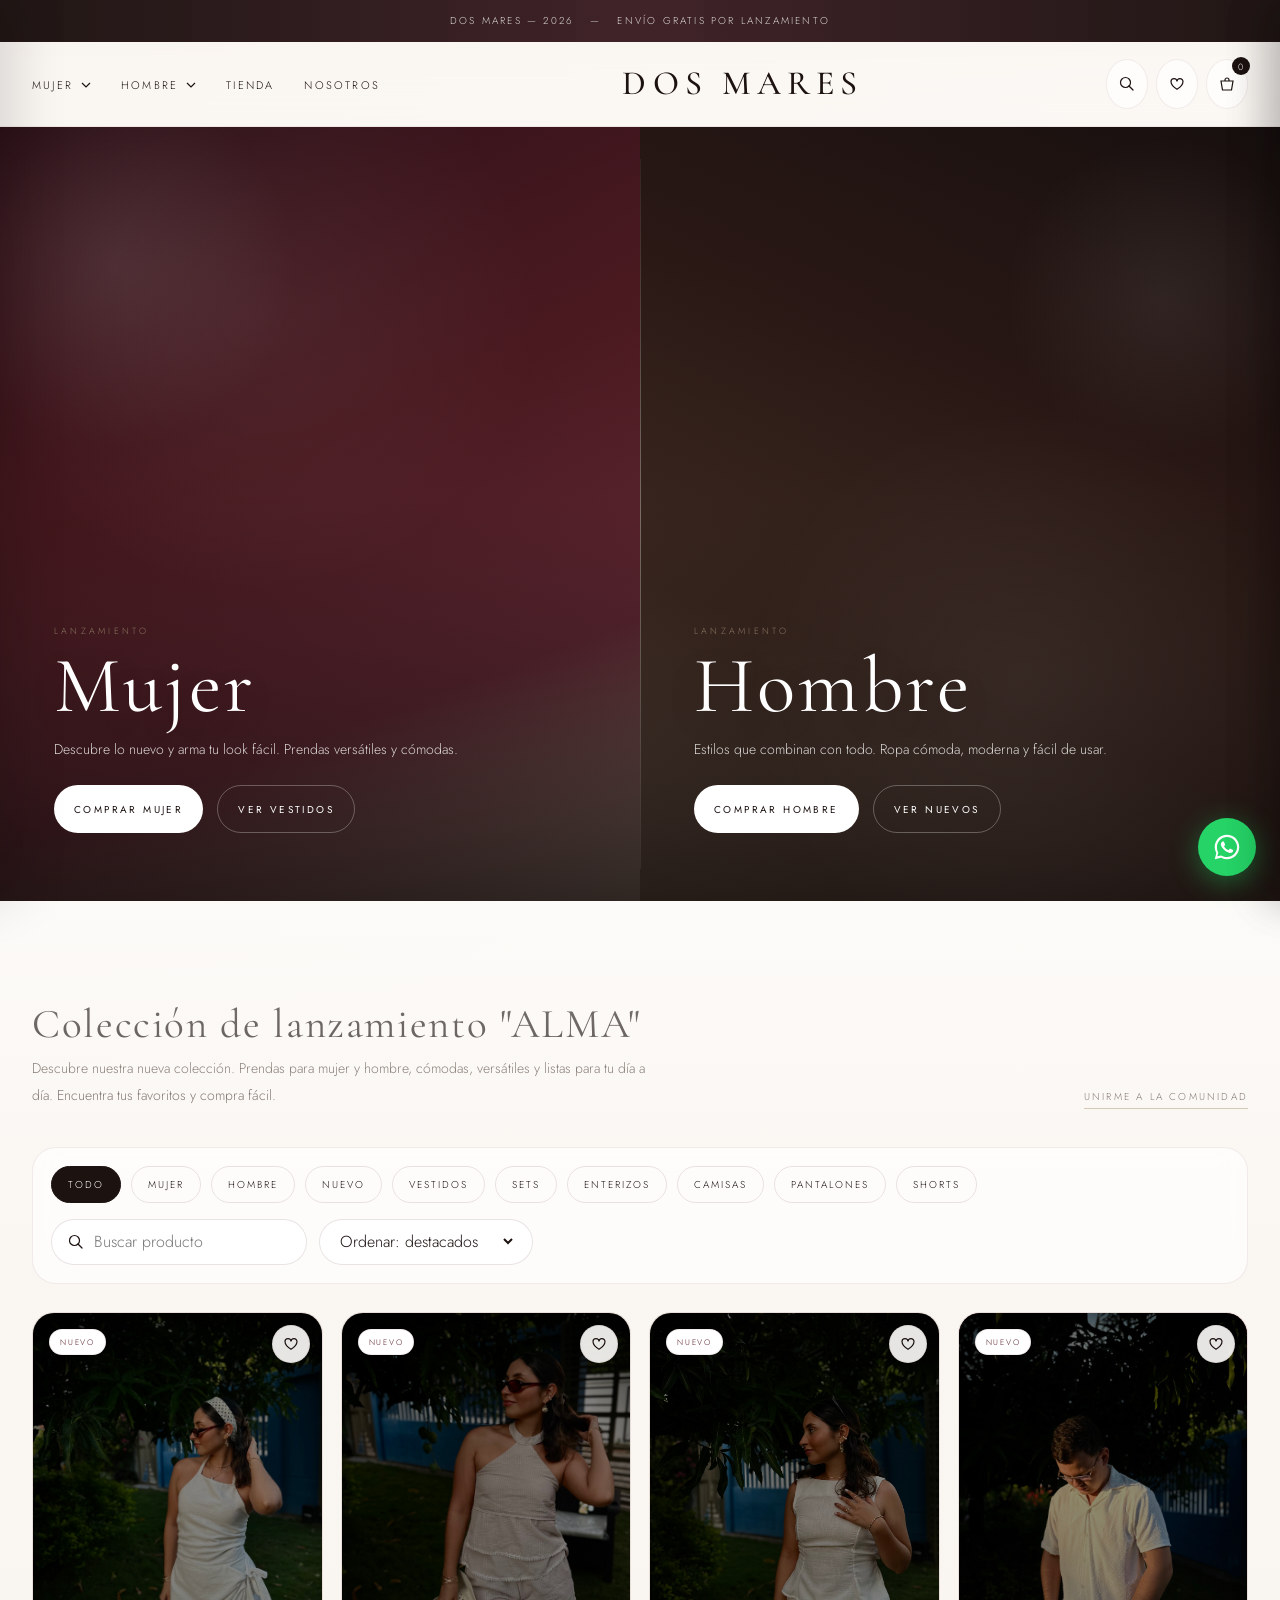
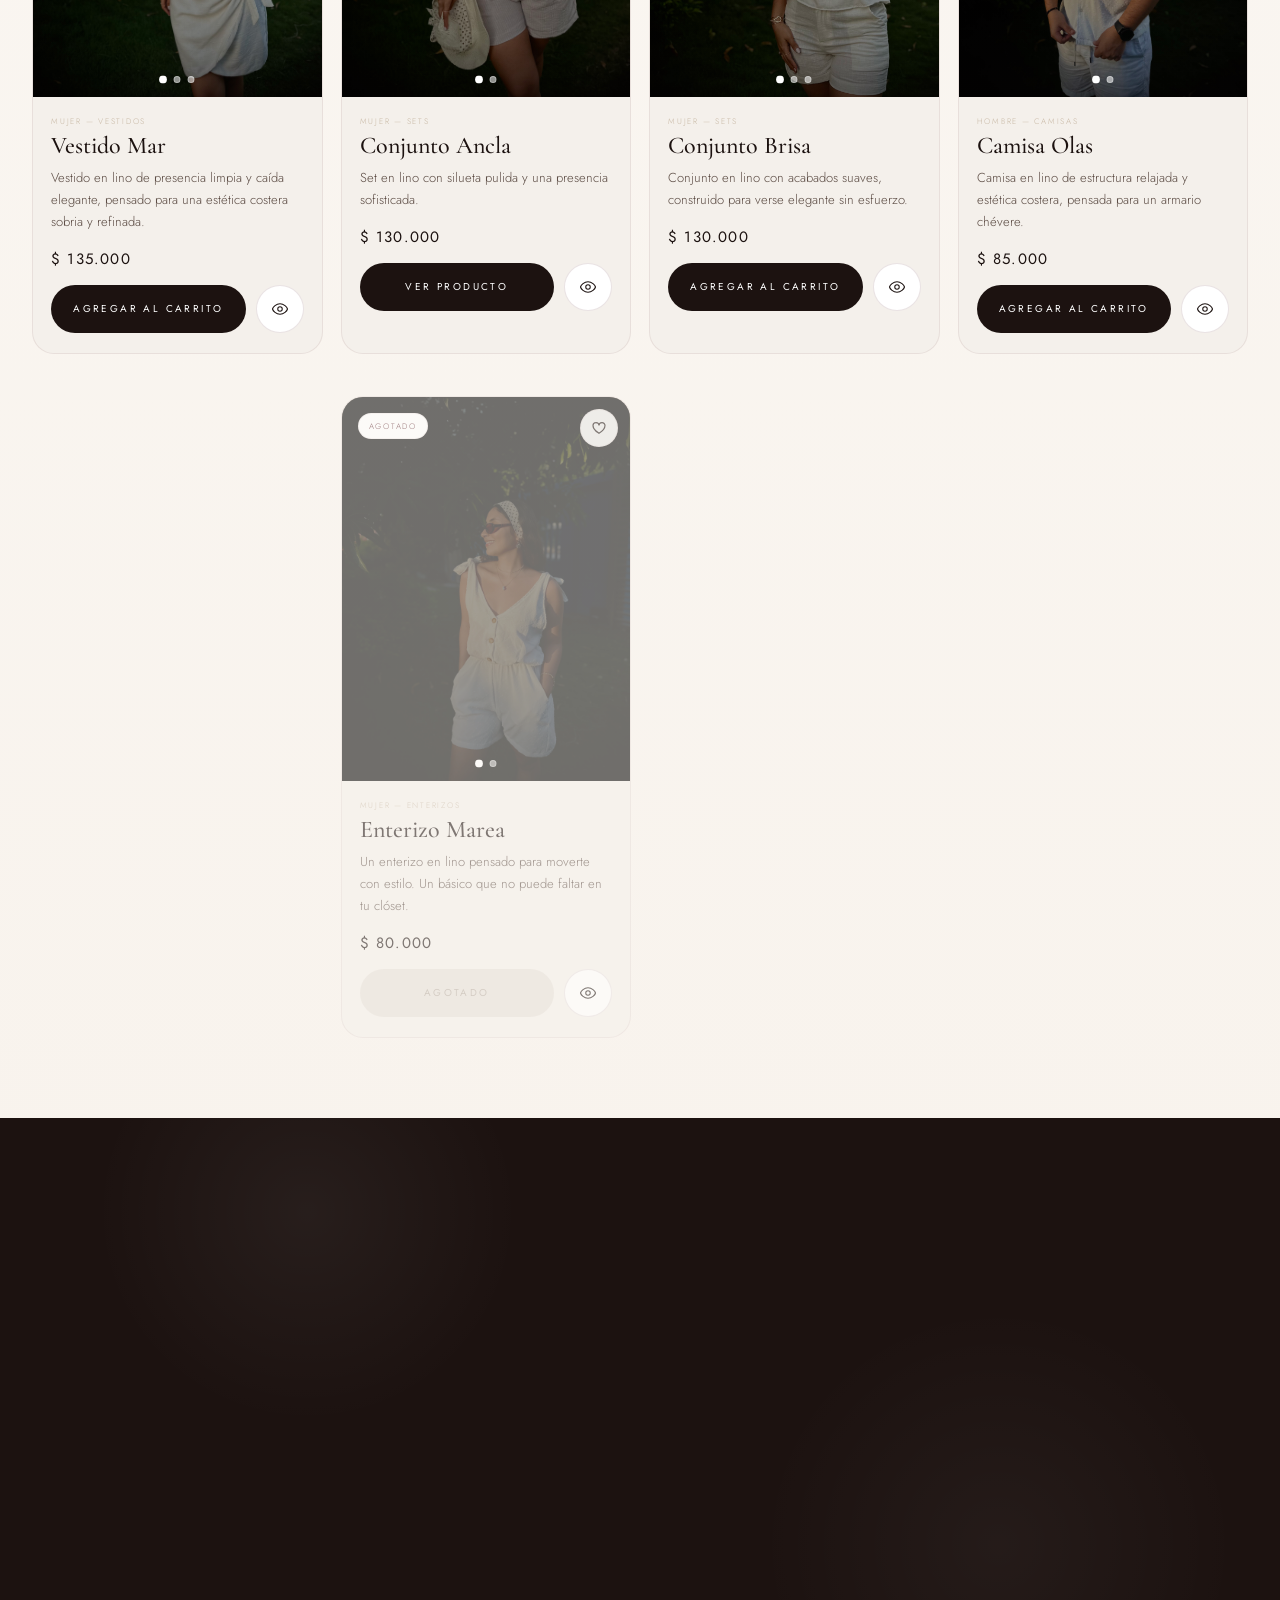
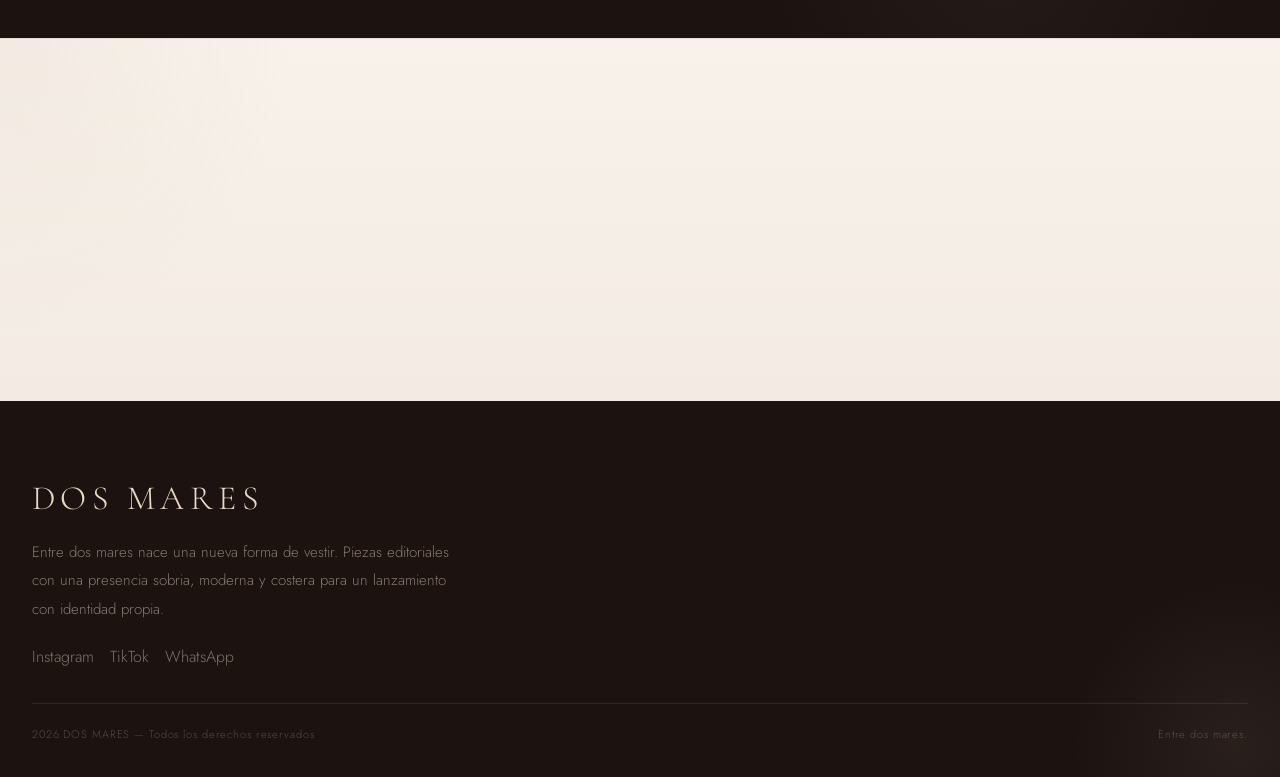
==== index.html @ d2fda260 "Update print statement from 'Hello' to 'Goodbye'" ====
<!DOCTYPE html>
<html lang="es">
<head>
  <meta charset="UTF-8" />
  <meta name="viewport" content="width=device-width, initial-scale=1.0" />
  <title>DOS MARES — Tienda</title>
  <meta name="description" content="Tienda oficial de DOS MARES. Moda premium para mujer y hombre." />

  <link rel="icon" href="assets/icons/LOGO-VINOTINTO.ico" type="image/x-icon">
  <link rel="shortcut icon" href="assets/icons/LOGO-VINOTINTO.ico" type="image/x-icon">
  <link rel="preconnect" href="https://fonts.googleapis.com">
  <link rel="preconnect" href="https://fonts.gstatic.com" crossorigin>
  <link href="https://fonts.googleapis.com/css2?family=Cormorant+Garamond:ital,wght@0,300;0,400;0,500;0,600;1,300;1,400&family=Jost:wght@200;300;400;500&display=swap" rel="stylesheet">

  <link rel="stylesheet" href="css/base.css" />
  <link rel="stylesheet" href="css/layout.css" />
  <link rel="stylesheet" href="css/components.css" />
  <link rel="stylesheet" href="css/tienda.css" />

  <style>
    .site-footer-minimal{
      background:var(--dark);
      color:var(--cream);
      padding:72px 0 34px;
      position:relative;
      overflow:hidden;
    }

    .site-footer-minimal::before{
      content:"";
      position:absolute;
      inset:auto -10% -140px auto;
      width:340px;
      height:340px;
      border-radius:50%;
      background:radial-gradient(circle, rgba(199,183,163,.08) 0%, rgba(199,183,163,0) 70%);
      pointer-events:none;
    }

    .site-footer-minimal .footer-minimal-inner{
      position:relative;
      padding-bottom:34px;
      border-bottom:1px solid rgba(199,183,163,.12);
      margin-bottom:22px;
    }

    .site-footer-minimal .footer-brand-title{
      font-family:"Cormorant Garamond",serif;
      font-size:34px;
      letter-spacing:.16em;
      margin-bottom:14px;
    }

    .site-footer-minimal .footer-copy{
      font-size:15px;
      line-height:1.9;
      color:rgba(199,183,163,.62);
      max-width:420px;
      margin-bottom:22px;
    }

    .site-footer-minimal .footer-socials{
      display:flex;
      gap:16px;
      flex-wrap:wrap;
    }

    .site-footer-minimal .footer-socials a{
      text-decoration:none;
      color:rgba(199,183,163,.58);
      transition:color .2s ease, transform .2s ease;
    }

    .site-footer-minimal .footer-socials a:hover{
      color:var(--cream);
      transform:translateY(-1px);
    }

    .site-footer-minimal .footer-bottom{
      display:flex;
      justify-content:space-between;
      gap:20px;
      flex-wrap:wrap;
      color:rgba(199,183,163,.34);
      font-size:11px;
      letter-spacing:.08em;
      position:relative;
    }

    @media (max-width: 600px){
      .site-footer-minimal{
        padding:54px 0 28px;
      }

      .site-footer-minimal .footer-brand-title{
        font-size:30px;
      }

      .site-footer-minimal .footer-bottom{
        font-size:10px;
      }
    }
  </style>
</head>
<body>
  <div class="announcement-bar">
    <div class="announcement-inner">
      <span>DOS MARES — 2026</span>
      <span>—</span>
      <span>Envío gratis por lanzamiento</span>
    </div>
  </div>

  <header class="site-header">
    <div class="container">
      <div class="header-inner">
        <button class="mobile-toggle" id="mobileToggle" aria-label="Abrir menú">
          <svg width="18" height="18" viewBox="0 0 24 24" fill="none" aria-hidden="true">
            <path d="M4 7h16M4 12h16M4 17h16" stroke="currentColor" stroke-width="1.6" stroke-linecap="round"/>
          </svg>
        </button>

        <nav class="nav-left" aria-label="Navegación principal">
          <div class="nav-item" id="navWomen">
            <button type="button" data-menu="women" aria-expanded="false">
              Mujer
              <svg width="10" height="6" viewBox="0 0 10 6" fill="none" aria-hidden="true">
                <path d="M1 1l4 4 4-4" stroke="currentColor" stroke-width="1.2"/>
              </svg>
            </button>

            <div class="mega-menu" id="menuWomen">
              <div class="mega-col">
                <p class="mega-col-title">Categorías</p>
                <ul class="mega-links">
                  <li><a href="#catalogo" data-filter-link="vestidos">Vestidos</a></li>
                  <li><a href="#catalogo" data-filter-link="sets">Sets</a></li>
                  <li><a href="#catalogo" data-filter-link="enterizos">Enterizos</a></li>
                  <li><a href="#catalogo" data-filter-link="shorts">Shorts</a></li>
                </ul>
              </div>

              <div class="mega-col">
                <p class="mega-col-title">Colección</p>
                <ul class="mega-links">
                  <li><a href="#catalogo" data-filter-link="nuevo">Lanzamiento</a></li>
                  <li><a href="#catalogo" data-filter-link="women">Ver todo Mujer</a></li>
                  <li><a href="#historia">Historia</a></li>
                  <li><a href="#newsletter">Comunidad</a></li>
                </ul>
              </div>

              <div class="mega-feature">
                <div class="mega-feature-label">
                  <p>Colección</p>
                  <strong>ALMA</strong>
                </div>
              </div>
            </div>
          </div>

          <div class="nav-item" id="navMen">
            <button type="button" data-menu="men" aria-expanded="false">
              Hombre
              <svg width="10" height="6" viewBox="0 0 10 6" fill="none" aria-hidden="true">
                <path d="M1 1l4 4 4-4" stroke="currentColor" stroke-width="1.2"/>
              </svg>
            </button>

            <div class="mega-menu" id="menuMen">
              <div class="mega-col">
                <p class="mega-col-title">Categorías</p>
                <ul class="mega-links">
                  <li><a href="#catalogo" data-filter-link="camisas">Camisas</a></li>
                  <li><a href="#catalogo" data-filter-link="shorts">Shorts</a></li>
                  <li><a href="#catalogo" data-filter-link="pantalones">Pantalones</a></li>
                  <li><a href="#catalogo" data-filter-link="men">Ver hombre</a></li>
                </ul>
              </div>

              <div class="mega-col">
                <p class="mega-col-title">Colección</p>
                <ul class="mega-links">
                  <li><a href="#catalogo" data-filter-link="nuevo">Lanzamiento</a></li>
                  <li><a href="#catalogo" data-filter-link="men">Selección Hombre</a></li>
                  <li><a href="#historia">Historia</a></li>
                  <li><a href="#newsletter">Comunidad</a></li>
                </ul>
              </div>

              <div class="mega-feature man">
                <div class="mega-feature-label">
                  <p>Colección</p>
                  <strong>ALMA</strong>
                </div>
              </div>
            </div>
          </div>

          <div class="nav-item"><a class="nav-link" href="#catalogo">Tienda</a></div>
          <div class="nav-item"><a class="nav-link" href="#historia">Nosotros</a></div>
        </nav>

        <div class="site-logo is-text">
          <a href="#top" aria-label="Ir al inicio">DOS MARES</a>
        </div>

        <div class="nav-right">
          <label class="nav-icon-btn" aria-label="Buscar productos" for="searchInput" title="Buscar productos">
            <svg width="16" height="16" viewBox="0 0 16 16" fill="none" aria-hidden="true">
              <circle cx="6.5" cy="6.5" r="5" stroke="currentColor" stroke-width="1.2"/>
              <path d="M10 10l4 4" stroke="currentColor" stroke-width="1.2" stroke-linecap="round"/>
            </svg>
          </label>

          <button class="nav-icon-btn" type="button" id="wishlistToggle" aria-label="Ver favoritos" title="Ver favoritos">
            <svg width="16" height="16" viewBox="0 0 16 16" fill="none" aria-hidden="true">
              <path d="M8 13.2S2 9.7 2 5.6a3 3 0 016 0 3 3 0 016 0C14 9.7 8 13.2 8 13.2z" stroke="currentColor" stroke-width="1.2"/>
            </svg>
          </button>

          <button class="nav-icon-btn" type="button" id="cartToggle" aria-label="Abrir carrito" title="Abrir carrito">
            <svg width="16" height="16" viewBox="0 0 16 16" fill="none" aria-hidden="true">
              <path d="M2 5h12l-1.5 9H3.5L2 5Z" stroke="currentColor" stroke-width="1.2"/>
              <path d="M6 5V4a2 2 0 014 0v1" stroke="currentColor" stroke-width="1.2"/>
            </svg>
            <span class="bag-count" id="bagCount">0</span>
          </button>
        </div>
      </div>
    </div>
  </header>

  <aside class="mobile-overlay" id="mobileOverlay"></aside>

  <aside class="mobile-nav" id="mobileNav" aria-hidden="true">
    <div class="mobile-nav-head">
      <div class="mobile-brand">DOS MARES</div>
      <button class="close-btn" id="mobileClose" type="button" aria-label="Cerrar menú">✕</button>
    </div>

    <div class="mobile-nav-body">
      <div class="mobile-block">
        <p class="mobile-block-title">Explorar</p>
        <ul class="mobile-links">
          <li><a href="#catalogo" data-mobile-filter="all">Todo</a></li>
          <li><a href="#catalogo" data-mobile-filter="women">Mujer</a></li>
          <li><a href="#catalogo" data-mobile-filter="men">Hombre</a></li>
          <li><a href="#catalogo" data-mobile-filter="nuevo">Lanzamiento</a></li>
        </ul>
      </div>

      <div class="mobile-block">
        <p class="mobile-block-title">Mujer</p>
        <ul class="mobile-links">
          <li><a href="#catalogo" data-mobile-filter="vestidos">Vestidos</a></li>
          <li><a href="#catalogo" data-mobile-filter="sets">Sets</a></li>
          <li><a href="#catalogo" data-mobile-filter="enterizos">Enterizos</a></li>
          <li><a href="#catalogo" data-mobile-filter="shorts">Shorts</a></li>
        </ul>
      </div>

      <div class="mobile-block">
        <p class="mobile-block-title">Hombre</p>
        <ul class="mobile-links">
          <li><a href="#catalogo" data-mobile-filter="camisas">Camisas</a></li>
          <li><a href="#catalogo" data-mobile-filter="shorts">Shorts</a></li>
          <li><a href="#catalogo" data-mobile-filter="pantalones">Pantalones</a></li>
        </ul>
      </div>

      <div class="mobile-block">
        <p class="mobile-block-title">Marca</p>
        <ul class="mobile-links">
          <li><a href="#historia">Nuestra historia</a></li>
          <li><a href="#newsletter">Comunidad</a></li>
        </ul>
      </div>

      <div class="mobile-actions">
        <button class="btn btn-soft" type="button" id="mobileCartBtn">Carrito</button>
        <button class="btn btn-soft" type="button" id="mobileWishlistBtn">Favoritos</button>
      </div>
    </div>
  </aside>

  <main id="top">
    <section class="hero">
      <div class="hero-divider"></div>

      <article class="hero-panel hero-women">
        <div class="hero-content">
          <p class="eyebrow">Lanzamiento</p>
          <h1 class="hero-title">Mujer</h1>
          <p class="hero-copy">
            Descubre lo nuevo y arma tu look fácil.
            Prendas versátiles y cómodas.
          </p>
          <div class="hero-actions">
            <a class="btn btn-primary" href="#catalogo" data-filter-link="women">Comprar mujer</a>
            <a class="btn btn-ghost" href="#catalogo" data-filter-link="vestidos">Ver vestidos</a>
          </div>
        </div>
      </article>

      <article class="hero-panel hero-men">
        <div class="hero-content">
          <p class="eyebrow">Lanzamiento</p>
          <h2 class="hero-title">Hombre</h2>
          <p class="hero-copy">
            Estilos que combinan con todo.
            Ropa cómoda, moderna y fácil de usar.
          </p>
          <div class="hero-actions">
            <a class="btn btn-primary" href="#catalogo" data-filter-link="men">Comprar hombre</a>
            <a class="btn btn-ghost" href="#catalogo" data-filter-link="nuevo">Ver nuevos</a>
          </div>
        </div>
      </article>
    </section>

    <section class="section" id="catalogo">
      <div class="container">
        <div class="section-header reveal">
          <div>            
            <h2 class="section-title">Colección de lanzamiento "ALMA"</h2>
            <p class="section-copy">
              Descubre nuestra nueva colección.
              Prendas para mujer y hombre, cómodas, versátiles y listas para tu día a día.
              Encuentra tus favoritos y compra fácil.
            </p>
          </div>
          <a class="link-underline" href="#newsletter">Unirme a la comunidad</a>
        </div>

        <div class="toolbar reveal d1">
          <div class="chips" id="filterChips"></div>

          <div class="toolbar-right">
            <div class="search-box" aria-label="Buscar productos">
              <svg width="16" height="16" viewBox="0 0 16 16" fill="none" aria-hidden="true">
                <circle cx="6.5" cy="6.5" r="5" stroke="currentColor" stroke-width="1.2"/>
                <path d="M10 10l4 4" stroke="currentColor" stroke-width="1.2" stroke-linecap="round"/>
              </svg>
              <input id="searchInput" type="search" placeholder="Buscar producto" autocomplete="off" />
            </div>

            <div class="select-box">
              <label class="sr-only" for="sortSelect">Ordenar productos</label>
              <select id="sortSelect">
                <option value="featured">Ordenar: destacados</option>
                <option value="price-asc">Precio: menor a mayor</option>
                <option value="price-desc">Precio: mayor a menor</option>
                <option value="name-asc">Nombre: A-Z</option>
              </select>
            </div>
          </div>
        </div>

        <div class="product-grid" id="productGrid"></div>
      </div>
    </section>

    <section class="story-band" id="historia">
      <div class="story-vis reveal">
        <svg width="360" height="360" viewBox="0 0 360 360" fill="none" aria-hidden="true">
          <path d="M40,180 Q120,100 180,180 Q240,260 320,180" stroke="#c7b7a3" stroke-width="1.5" fill="none"/>
          <path d="M40,180 Q120,260 180,180 Q240,100 320,180" stroke="#e8d8c4" stroke-width="1" fill="none"/>
          <circle cx="180" cy="180" r="100" stroke="#c7b7a3" stroke-width="0.5" fill="none"/>
          <circle cx="180" cy="180" r="140" stroke="#c7b7a3" stroke-width="0.3" fill="none"/>
        </svg>
        <div class="story-num">II</div>
      </div>

      <div class="story-copy reveal d1">
        <p class="eyebrow">Nuestra historia</p>
        <h2 class="story-title">Entre dos corrientes</h2>
        <p class="story-text">
          DOS MARES nace del encuentro entre dos fuerzas: lo masculino y lo femenino, la calma y el movimiento, la sobriedad y la expresión. Esta primera edición no es solo una colección: es el inicio de un lenguaje visual propio, pensado para vestir con presencia, limpieza y carácter.
        </p>
      </div>
    </section>

    <section class="newsletter" id="newsletter">
      <div class="container">
        <div class="newsletter-grid">
          <div class="reveal">
            <p class="eyebrow">Comunidad</p>
            <h2 class="newsletter-title">Únete al mundo<br>DOS MARES</h2>
            <p class="newsletter-copy">
             Acceso anticipado a lanzamientos, piezas limitadas y drops exclusivos de DOS MARES.
            </p>
          </div>

          <div class="newsletter-form reveal d1">
            <form id="newsletterForm" novalidate>
              <div class="form-row">
                <label class="sr-only" for="newsletterEmail">Correo electrónico</label>
                <input class="field" id="newsletterEmail" type="email" placeholder="Tu correo electrónico" autocomplete="email" required />
                <button class="btn btn-soft" type="submit">Suscribirme</button>
              </div>
              <p class="form-feedback" id="newsletterFeedback"></p>
            </form>
          </div>
        </div>
      </div>
    </section>
  </main>

  <footer class="site-footer-minimal">
    <div class="container">
      <div class="footer-minimal-inner">
        <div class="footer-brand-title">DOS MARES</div>
        <p class="footer-copy">
          Entre dos mares nace una nueva forma de vestir. Piezas editoriales con una presencia sobria, moderna y costera para un lanzamiento con identidad propia.
        </p>
        <div class="footer-socials">
          <a href="https://www.instagram.com/dosmares_col?igsh=MTIxM2owZjd5ZzVheg%3D%3D&utm_source=qr" target="_blank" rel="noopener">Instagram</a>
          <a href="https://www.tiktok.com/@dosmares_col?_r=1&_t=ZS-95GQg1r3Trp" target="_blank" rel="noopener">TikTok</a>
          <a href="https://wa.me/573226486408" target="_blank" rel="noopener">WhatsApp</a>
        </div>
      </div>

      <div class="footer-bottom">
        <p>2026 DOS MARES — Todos los derechos reservados</p>
        <p>Entre dos mares.</p>
      </div>
    </div>
  </footer>

  <aside class="drawer-overlay" id="drawerOverlay"></aside>
  <aside class="cart-drawer" id="cartDrawer" aria-hidden="true">
    <div class="drawer-head">
      <div>
        <p class="eyebrow">Compra</p>
        <h2 class="drawer-title">Carrito</h2>
      </div>
      <button class="close-btn" id="cartClose" type="button" aria-label="Cerrar carrito">✕</button>
    </div>

    <div class="drawer-body" id="cartBody"></div>

    <div class="drawer-foot">
      <div class="checkout-box">
        <h3 class="checkout-title">Resumen</h3>
        <div class="checkout-line"><span>Subtotal</span><strong id="subtotalValue">$ 0</strong></div>
        <div class="checkout-line"><span>Envío</span><span id="shippingValue">Calculado al finalizar</span></div>
        <div class="checkout-line total"><span>Total</span><strong id="totalValue">$ 0</strong></div>

        <div class="checkout-actions">
          <button class="btn btn-soft" type="button" id="clearCartBtn">Vaciar carrito</button>
          <button class="btn btn-add" type="button" id="checkoutBtn">Finalizar por WhatsApp</button>
        </div>
      </div>
    </div>
  </aside>

  <aside class="quick-overlay" id="quickOverlay"></aside>
  <aside class="quick-view" id="quickView" aria-hidden="true">
    <div class="quick-head">
      <div>
        <p class="eyebrow">Detalle rápido</p>
        <h2 class="quick-title">Producto</h2>
      </div>
      <button class="close-btn" id="quickClose" type="button" aria-label="Cerrar detalle">✕</button>
    </div>

    <div class="quick-body" id="quickBody"></div>
  </aside>

  <a href="https://wa.me/573226486408" target="_blank" rel="noopener" class="whatsapp-btn" aria-label="Escríbenos por WhatsApp">
    <svg viewBox="0 0 32 32" aria-hidden="true">
      <path d="M16 2C8.268 2 2 8.268 2 16c0 2.46.664 4.763 1.822 6.74L2 30l7.494-1.786A13.926 13.926 0 0016 30c7.732 0 14-6.268 14-14S23.732 2 16 2zm0 25.5c-2.23 0-4.32-.6-6.12-1.64l-.44-.26-4.45 1.06 1.1-4.32-.28-.46A11.44 11.44 0 014.5 16C4.5 9.648 9.648 4.5 16 4.5S27.5 9.648 27.5 16 22.352 27.5 16 27.5zm6.28-8.52c-.34-.17-2.02-1-2.34-1.11-.32-.11-.55-.17-.78.17-.23.34-.9 1.11-1.1 1.34-.2.23-.4.26-.74.09-.34-.17-1.43-.53-2.72-1.68-1.01-.9-1.69-2.01-1.89-2.35-.2-.34-.02-.52.15-.69.15-.15.34-.4.51-.6.17-.2.23-.34.34-.57.11-.23.06-.43-.03-.6-.09-.17-.78-1.88-1.07-2.57-.28-.68-.57-.58-.78-.59-.2-.01-.43-.01-.66-.01-.23 0-.6.09-.91.43-.32.34-1.2 1.17-1.2 2.86 0 1.69 1.23 3.32 1.4 3.55.17.23 2.42 3.7 5.87 5.19.82.35 1.46.56 1.96.72.82.26 1.57.22 2.16.13.66-.1 2.02-.83 2.31-1.62.28-.8.28-1.48.2-1.62-.08-.14-.3-.23-.64-.4z"/>
    </svg>
  </a>

  <div class="toast-wrap" id="toastWrap" aria-live="polite" aria-atomic="true"></div>

  <script src="js/utils.js"></script>
  <script src="js/data.js"></script>
  <script src="js/cart.js"></script>
  <script src="js/wishlist.js"></script>
  <script src="js/ui.js"></script>
  <script src="js/tienda.js"></script>
</body>
</html>
---- css/base.css ----
:root{
  --crimson:#561c24;
  --crimson-2:#6f2832;
  --sand:#c7b7a3;
  --cream:#e8d8c4;
  --white:#faf9f7;
  --off:#f4f0eb;
  --dark:#1c1210;
  --mid:#5a4a42;
  --line:rgba(86,28,36,.12);
  --line-strong:rgba(86,28,36,.2);
  --success:#1f7a4b;
  --danger:#9c2f2f;
  --shadow-soft:0 12px 30px rgba(28,18,16,.06);
  --shadow-medium:0 24px 60px rgba(28,18,16,.08);
  --shadow-strong:0 30px 80px rgba(28,18,16,.14);
  --radius-xs:8px;
  --radius-sm:12px;
  --radius-md:18px;
  --radius-lg:22px;
  --radius-xl:28px;
  --container:1440px;
  --header-height:72px;
  --transition-fast:.2s ease;
  --transition-base:.28s ease;
  --transition-slow:.45s ease;
}

*,
*::before,
*::after{
  box-sizing:border-box;
  margin:0;
  padding:0;
}

html{
  scroll-behavior:smooth;
}

body{
  font-family:"Jost",sans-serif;
  font-weight:300;
  background:var(--white);
  color:var(--dark);
  overflow-x:hidden;
  -webkit-font-smoothing:antialiased;
  text-rendering:optimizeLegibility;
  line-height:1.5;
}

body.menu-open,
body.drawer-open,
body.modal-open{
  overflow:hidden;
}

img{
  display:block;
  max-width:100%;
  height:auto;
}

picture{
  display:block;
}

button,
input,
select,
textarea{
  font:inherit;
  color:inherit;
}

button{
  background:none;
  border:none;
}

input,
select,
textarea{
  outline:none;
}

a{
  color:inherit;
  text-decoration:none;
}

ul,
ol{
  list-style:none;
}

table{
  border-collapse:collapse;
  border-spacing:0;
}

svg{
  display:block;
  flex-shrink:0;
}

::selection{
  background:rgba(86,28,36,.14);
  color:var(--dark);
}

.container{
  width:100%;
  max-width:var(--container);
  margin:0 auto;
  padding:0 32px;
}

.section{
  padding:84px 0;
}

.section-sm{
  padding:56px 0;
}

.section-lg{
  padding:108px 0;
}

.eyebrow{
  display:inline-block;
  font-size:9px;
  font-weight:300;
  letter-spacing:.36em;
  text-transform:uppercase;
  color:var(--sand);
}

.section-title,
.display-title,
.serif-title{
  font-family:"Cormorant Garamond",serif;
  font-weight:400;
  letter-spacing:.04em;
  line-height:1;
}

.section-title{
  font-size:clamp(28px,3vw,42px);
}

.section-copy{
  font-size:14px;
  line-height:1.85;
  color:var(--mid);
}

.text-center{
  text-align:center;
}

.text-left{
  text-align:left;
}

.text-right{
  text-align:right;
}

.hidden{
  display:none !important;
}

.sr-only{
  position:absolute;
  width:1px;
  height:1px;
  padding:0;
  margin:-1px;
  overflow:hidden;
  clip:rect(0,0,0,0);
  white-space:nowrap;
  border:0;
}

.reveal{
  opacity:0;
  transform:translateY(24px);
  transition:
    opacity .8s cubic-bezier(.22,1,.36,1),
    transform .8s cubic-bezier(.22,1,.36,1);
}

.reveal.in{
  opacity:1;
  transform:none;
}

.d1{
  transition-delay:.08s;
}

.d2{
  transition-delay:.16s;
}

.d3{
  transition-delay:.24s;
}

.d4{
  transition-delay:.32s;
}

@media (max-width: 1100px){
  .container{
    padding:0 24px;
  }

  .section{
    padding:72px 0;
  }

  .section-lg{
    padding:92px 0;
  }
}

@media (max-width: 768px){
  :root{
    --header-height:64px;
  }

  .container{
    padding:0 20px;
  }

  .section{
    padding:58px 0;
  }

  .section-sm{
    padding:44px 0;
  }

  .section-lg{
    padding:74px 0;
  }

  .section-title{
    font-size:clamp(26px,7vw,36px);
  }

  .section-copy{
    font-size:13px;
    line-height:1.8;
  }
}

@media (max-width: 560px){
  .container{
    padding:0 16px;
  }

  .eyebrow{
    font-size:8px;
    letter-spacing:.3em;
  }

  .section-title{
    font-size:30px;
  }
}
---- css/layout.css ----
/* =========================
ANNOUNCEMENT
========================= */

.announcement-bar{
  background:var(--crimson);
  color:var(--cream);
  text-align:center;
  padding:10px 16px;
  font-size:10px;
  letter-spacing:.28em;
  text-transform:uppercase;
  font-weight:300;
}

.announcement-inner{
  display:flex;
  align-items:center;
  justify-content:center;
  gap:10px;
  text-align:center;
}

/* =========================
HEADER
========================= */

.site-header{
  position:sticky;
  top:0;
  z-index:200;
  background:rgba(250,249,247,.92);
  backdrop-filter:blur(10px);
  border-bottom:1px solid var(--line);
}

.header-inner{
  height:72px;
  display:grid;
  grid-template-columns:1fr auto 1fr;
  align-items:center;
  gap:16px;
}

.nav-left,
.nav-right{
  display:flex;
  align-items:center;
}

.nav-left{
  gap:2px;
}

.nav-right{
  gap:2px;
  justify-content:flex-end;
}

.nav-item{
  position:relative;
}

.nav-link,
.nav-item > button,
.nav-icon-btn,
.mobile-toggle{
  border:none;
  background:none;
  cursor:pointer;
  text-decoration:none;
  color:var(--dark);
  display:inline-flex;
  align-items:center;
  gap:8px;
  padding:24px 14px;
  font-size:11px;
  letter-spacing:.2em;
  text-transform:uppercase;
  font-weight:300;
  transition:color .2s ease;
}

.nav-link:hover,
.nav-item > button:hover,
.nav-icon-btn:hover,
.mobile-toggle:hover{
  color:var(--crimson);
}

.nav-item svg{
  transition:transform .25s ease;
}

.nav-item.open > button svg{
  transform:rotate(180deg);
}

.nav-item.open > button{
  color:var(--crimson);
}

/* =========================
LOGO
========================= */

.site-logo{
  display:flex;
  justify-content:center;
  align-items:center;
}

.site-logo img{
  height:30px;
  width:auto;
  display:block;
}

.site-logo.is-text{
  font-family:"Cormorant Garamond",serif;
  text-decoration:none;
  font-size:30px;
  letter-spacing:.18em;
  font-weight:500;
}

/* =========================
BADGE COUNT
========================= */

.bag-count{
  min-width:18px;
  height:18px;
  padding:0 5px;
  border-radius:999px;
  background:var(--crimson);
  color:#fff;
  display:inline-flex;
  justify-content:center;
  align-items:center;
  font-size:9px;
  letter-spacing:0;
  line-height:1;
}

/* =========================
MEGA MENU
========================= */

.mega-menu{
  position:absolute;
  top:calc(100% + 1px);
  left:50%;
  transform:translateX(-50%);
  min-width:620px;
  display:none;
  gap:40px;
  background:var(--white);
  border:1px solid var(--line);
  border-top:2px solid var(--crimson);
  box-shadow:var(--shadow-medium);
  padding:36px;
  z-index:260;
}

.mega-menu.show{
  display:flex;
  animation:menuDrop .22s ease;
}

@keyframes menuDrop{
  from{
    opacity:0;
    transform:translateX(-50%) translateY(-8px);
  }
  to{
    opacity:1;
    transform:translateX(-50%) translateY(0);
  }
}

.mega-col{
  min-width:150px;
}

.mega-col-title{
  font-size:9px;
  letter-spacing:.35em;
  text-transform:uppercase;
  color:var(--crimson);
  margin-bottom:18px;
  padding-bottom:10px;
  border-bottom:1px solid var(--line);
}

.mega-links{
  list-style:none;
  display:flex;
  flex-direction:column;
  gap:10px;
}

.mega-links a{
  font-size:13px;
  text-decoration:none;
  color:var(--mid);
  transition:color .2s ease, transform .2s ease;
}

.mega-links a:hover{
  color:var(--dark);
  transform:translateX(4px);
}

.mega-feature{
  flex:1;
  min-width:190px;
  min-height:220px;
  border-radius:12px;
  overflow:hidden;
  position:relative;
  background:linear-gradient(145deg,#561c24,#c7b7a3);
  display:flex;
  align-items:flex-end;
}

.mega-feature.man{
  background:linear-gradient(145deg,#1c1210,#6a5744);
}

.mega-feature-label{
  width:100%;
  padding:20px 18px 16px;
  background:linear-gradient(to top, rgba(28,18,16,.72), transparent);
}

.mega-feature-label p{
  font-size:9px;
  letter-spacing:.22em;
  text-transform:uppercase;
  color:var(--cream);
  margin-bottom:4px;
}

.mega-feature-label strong{
  font-family:"Cormorant Garamond",serif;
  font-size:24px;
  font-weight:400;
  color:#fff;
}

/* =========================
MOBILE NAV
========================= */

.mobile-toggle,
.mobile-nav,
.mobile-overlay{
  display:none;
}

.mobile-overlay{
  position:fixed;
  inset:0;
  background:rgba(16,10,9,.42);
  opacity:0;
  pointer-events:none;
  transition:opacity .25s ease;
  z-index:180;
}

.mobile-overlay.show{
  opacity:1;
  pointer-events:auto;
}

.mobile-nav{
  position:fixed;
  top:0;
  left:0;
  height:100vh;
  width:min(360px,100%);
  background:var(--white);
  z-index:220;
  transform:translateX(-100%);
  transition:transform .28s ease;
  box-shadow:14px 0 40px rgba(0,0,0,.15);
  overflow:auto;
}

.mobile-nav.show{
  transform:translateX(0);
}

.mobile-nav-head{
  display:flex;
  justify-content:space-between;
  align-items:center;
  padding:20px;
  border-bottom:1px solid var(--line);
}

.mobile-brand{
  font-family:"Cormorant Garamond",serif;
  font-size:30px;
  letter-spacing:.14em;
}

.mobile-nav-body{
  padding:18px 20px 28px;
}

.mobile-block{
  border-bottom:1px solid var(--line);
  padding:14px 0;
}

.mobile-block-title{
  font-size:10px;
  letter-spacing:.28em;
  text-transform:uppercase;
  color:var(--sand);
  margin-bottom:12px;
}

.mobile-links{
  list-style:none;
  display:flex;
  flex-direction:column;
  gap:12px;
}

.mobile-links a,
.mobile-links button{
  background:none;
  border:none;
  padding:0;
  text-align:left;
  text-decoration:none;
  color:var(--dark);
  font-size:14px;
  cursor:pointer;
}

.mobile-actions{
  display:grid;
  grid-template-columns:1fr 1fr;
  gap:10px;
  margin-top:18px;
}

/* =========================
FOOTER
========================= */

.site-footer{
  background:var(--dark);
  color:var(--cream);
  padding:64px 0 34px;
}

.footer-grid{
  display:grid;
  grid-template-columns:2fr 1fr 1fr 1fr;
  gap:52px;
  padding-bottom:36px;
  border-bottom:1px solid rgba(199,183,163,.12);
  margin-bottom:22px;
}

.footer-brand-title{
  font-family:"Cormorant Garamond",serif;
  font-size:32px;
  letter-spacing:.14em;
  margin-bottom:14px;
}

.footer-logo{
  height:30px;
  width:auto;
  display:block;
  margin-bottom:14px;
}

.footer-copy{
  font-size:15px;
  line-height:1.8;
  color:rgba(199,183,163,.6);
  max-width:320px;
  margin-bottom:20px;
}

.footer-socials{
  display:flex;
  gap:14px;
  flex-wrap:wrap;
}

.footer-socials a,
.footer-col a{
  text-decoration:none;
  color:rgba(199,183,163,.58);
  transition:color .2s ease;
}

.footer-socials a:hover,
.footer-col a:hover{
  color:var(--cream);
}

.footer-col-title{
  font-size:9px;
  letter-spacing:.32em;
  text-transform:uppercase;
  margin-bottom:18px;
  color:var(--cream);
  opacity:.72;
}

.footer-col ul{
  list-style:none;
  display:flex;
  flex-direction:column;
  gap:10px;
}

.footer-col li{
  font-size:13px;
}

.footer-bottom{
  display:flex;
  justify-content:space-between;
  gap:20px;
  flex-wrap:wrap;
  color:rgba(199,183,163,.34);
  font-size:11px;
  letter-spacing:.08em;
}

/* =========================
RESPONSIVE
========================= */

@media (max-width: 1100px){
  .footer-grid{
    grid-template-columns:1.6fr 1fr 1fr;
  }

  .mega-menu{
    min-width:560px;
  }
}

@media (max-width: 900px){
  .container{
    padding:0 20px;
  }

  .header-inner{
    grid-template-columns:auto 1fr auto;
    height:64px;
  }

  .nav-left{
    display:none;
  }

  .mobile-toggle{
    display:inline-flex;
    padding:18px 8px 18px 0;
  }

  .site-logo{
    justify-content:flex-start;
  }

  .site-logo.is-text{
    font-size:25px;
  }

  .site-footer{
    padding:48px 0 28px;
  }

  .footer-grid{
    grid-template-columns:1fr;
  }

  .mobile-nav,
  .mobile-overlay{
    display:block;
  }
}

@media (max-width: 600px){
  .announcement-bar{
    font-size:9px;
    padding:9px 12px;
  }

  .footer-bottom{
    font-size:10px;
  }
}
---- css/components.css ----
.btn,
.btn-line,
.btn-soft,
.qty-btn,
.chip,
.icon-circle{
  transition:all .25s ease;
}

.btn{
  border:none;
  cursor:pointer;
  text-decoration:none;
  display:inline-flex;
  justify-content:center;
  align-items:center;
  gap:10px;
  min-height:48px;
  padding:0 20px;
  border-radius:999px;
  font-size:10px;
  text-transform:uppercase;
  letter-spacing:.24em;
  font-weight:400;
}

.btn-primary{
  background:#fff;
  color:var(--dark);
}

.btn-primary:hover{
  transform:translateY(-1px);
}

.btn-ghost{
  background:transparent;
  color:#fff;
  border:1px solid rgba(255,255,255,.28);
}

.btn-ghost:hover{
  border-color:#fff;
  background:rgba(255,255,255,.06);
}

.btn-soft{
  background:var(--off);
  color:var(--dark);
  border:1px solid var(--line);
}

.btn-soft:hover{
  background:#efe8df;
}

.btn-add{
  flex:1;
  background:var(--dark);
  color:#fff;
}

.btn-add:hover{
  background:#000;
}

.btn-add:disabled,
.btn-soft:disabled,
.btn-view:disabled{
  opacity:.45;
  cursor:not-allowed;
  transform:none;
}

.btn-view{
  min-width:48px;
  padding:0;
  background:#fff;
  color:var(--dark);
  border:1px solid var(--line);
}

.btn-view:hover{
  background:var(--off);
}

.btn-sm{
  min-height:40px;
  padding:0 16px;
  font-size:10px;
}

.search-box,
.select-box{
  border:1px solid var(--line);
  background:#fff;
  min-height:46px;
  border-radius:999px;
  display:flex;
  align-items:center;
  gap:10px;
  padding:0 16px;
}

.search-box input,
.select-box select{
  border:none;
  outline:none;
  background:transparent;
  color:var(--dark);
  min-width:180px;
  width:100%;
}

.field,
.input{
  flex:1;
  border:1px solid var(--line);
  background:var(--white);
  border-radius:999px;
  min-height:50px;
  padding:0 18px;
  outline:none;
  width:100%;
}

.select{
  border:1px solid var(--line);
  background:#fff;
  border-radius:999px;
  min-height:46px;
  padding:0 16px;
  width:100%;
}

.chips,
.filter-chips{
  display:flex;
  gap:10px;
  flex-wrap:wrap;
}

.chip{
  border:1px solid var(--line);
  background:transparent;
  color:var(--dark);
  border-radius:999px;
  padding:10px 16px;
  font-size:10px;
  letter-spacing:.2em;
  text-transform:uppercase;
  cursor:pointer;
}

.chip:hover,
.chip.active{
  background:var(--dark);
  color:#fff;
  border-color:var(--dark);
}

.product-grid{
  display:grid;
  grid-template-columns:repeat(4,minmax(0,1fr));
  gap:18px;
}

.product-card{
  background:var(--off);
  border-radius:22px;
  overflow:hidden;
  border:1px solid rgba(86,28,36,.08);
  position:relative;
}

.product-media{
  position:relative;
  aspect-ratio:3/4;
  overflow:hidden;
  background:#ddd;
}

.product-media-bg{
  position:absolute;
  inset:0;
  transition:transform .7s cubic-bezier(.25,.46,.45,.94);
  background-size:cover;
  background-position:center;
}

.product-card:hover .product-media-bg,
.product-card:hover .product-media img,
.product-card:hover .product-media .slider-img{
  transform:scale(1.05);
}

.product-media img,
.slider-img{
  position:absolute;
  inset:0;
  width:100%;
  height:100%;
  object-fit:cover;
  transition:
    transform .7s cubic-bezier(.25,.46,.45,.94),
    opacity .5s ease;
}

.product-media > img:not(.slider-img){
  opacity:1;
}

.slider-img{
  opacity:0;
  pointer-events:none;
}

.slider-img.active{
  opacity:1;
}

.slider-img{
  opacity:0;
  pointer-events:none;
}

.slider-img.active{
  opacity:1;
}

.product-media::after{
  content:"";
  position:absolute;
  inset:0;
  background:linear-gradient(to top, rgba(28,18,16,.08), transparent 45%);
  z-index:1;
  pointer-events:none;
}

.slider-dots{
  position:absolute;
  left:50%;
  bottom:14px;
  transform:translateX(-50%);
  display:flex;
  align-items:center;
  gap:7px;
  z-index:2;
}

.dot{
  width:7px;
  height:7px;
  border-radius:50%;
  background:rgba(255,255,255,.55);
  border:1px solid rgba(255,255,255,.35);
  transition:all .25s ease;
  cursor:pointer;
}

.dot.active{
  background:#fff;
  transform:scale(1.12);
  opacity:1;
}

.product-tag,
.badge{
  position:absolute;
  top:16px;
  left:16px;
  z-index:2;
  font-size:8px;
  letter-spacing:.22em;
  text-transform:uppercase;
  color:var(--crimson);
  background:#fff;
  border-radius:999px;
  padding:6px 10px;
  border:1px solid rgba(86,28,36,.08);
}

.badge-sale{
  color:var(--success);
}

.product-badge-wrap{
  position:absolute;
  top:16px;
  left:16px;
  z-index:2;
  display:flex;
  gap:8px;
  flex-wrap:wrap;
}

.product-actions-top,
.product-actions{
  position:absolute;
  top:12px;
  right:12px;
  z-index:3;
  display:flex;
  flex-direction:column;
  gap:8px;
}

.icon-circle,
.icon-btn{
  width:38px;
  height:38px;
  border-radius:50%;
  border:1px solid rgba(86,28,36,.08);
  background:rgba(250,249,247,.92);
  display:flex;
  align-items:center;
  justify-content:center;
  cursor:pointer;
  color:var(--dark);
}

.icon-circle:hover,
.icon-btn:hover{
  background:#fff;
  transform:translateY(-1px);
}

.icon-circle.active,
.icon-btn.active{
  background:var(--dark);
  color:#fff;
  border-color:var(--dark);
}

.product-info{
  padding:18px 18px 20px;
}

.product-meta,
.product-category{
  font-size:8px;
  letter-spacing:.22em;
  text-transform:uppercase;
  color:var(--sand);
  margin-bottom:6px;
}

.product-name,
.product-title{
  font-family:"Cormorant Garamond",serif;
  font-size:24px;
  line-height:1.05;
  margin-bottom:8px;
  font-weight:500;
}

.product-desc,
.product-description{
  font-size:13px;
  line-height:1.7;
  color:var(--mid);
  min-height:44px;
  margin-bottom:14px;
}

.price-row,
.product-bottom{
  display:flex;
  justify-content:space-between;
  align-items:center;
  gap:12px;
  margin-bottom:14px;
}

.product-price{
  font-size:15px;
  letter-spacing:.08em;
  color:var(--dark);
  font-weight:400;
}

.product-old-price{
  font-size:12px;
  color:#8f8278;
  text-decoration:line-through;
  margin-left:8px;
}

.product-footer,
.product-actions-row{
  display:flex;
  gap:10px;
  align-items:center;
  flex-wrap:wrap;
}

.product-info-top{
  display:flex;
  align-items:center;
  justify-content:space-between;
  gap:10px;
}

body.no-scroll{
  overflow:hidden;
}

.drawer-overlay,
.quick-overlay{
  position:fixed;
  inset:0;
  background:rgba(16,10,9,.42);
  opacity:0;
  pointer-events:none;
  transition:opacity .25s ease;
  z-index:320;
}

.drawer-overlay.show,
.quick-overlay.show{
  opacity:1;
  pointer-events:auto;
}

.cart-drawer,
.quick-view{
  position:fixed;
  top:0;
  right:0;
  height:100dvh;
  min-height:100dvh;
  width:min(460px,100vw);
  max-width:100vw;
  background:var(--white);
  box-shadow:-14px 0 40px rgba(0,0,0,.15);
  transform:translateX(100%);
  transition:transform .28s ease;
  z-index:330;
  display:flex;
  flex-direction:column;
  overflow:hidden;
}

.cart-drawer.show,
.quick-view.show{
  transform:translateX(0);
}

.drawer-head,
.quick-head{
  display:flex;
  align-items:center;
  justify-content:space-between;
  gap:12px;
  padding:22px 22px 18px;
  border-bottom:1px solid var(--line);
  flex:0 0 auto;
  background:#fff;
}

.drawer-title,
.quick-title,
.checkout-title{
  font-family:"Cormorant Garamond",serif;
  font-size:34px;
  line-height:1;
}

.close-btn{
  width:42px;
  height:42px;
  border-radius:50%;
  border:1px solid var(--line);
  background:#fff;
  cursor:pointer;
  color:var(--dark);
}

.drawer-body,
.quick-body{
  flex:1 1 auto;
  overflow-y:auto;
  overflow-x:hidden;
  padding:18px 22px 24px;
  min-height:0;
  -webkit-overflow-scrolling:touch;
}

.drawer-foot{
  border-top:1px solid var(--line);
  padding:18px 22px 22px;
  background:linear-gradient(to top, #fff, rgba(255,255,255,.94));
  flex:0 0 auto;
}

.cart-empty{
  display:flex;
  flex-direction:column;
  align-items:flex-start;
  justify-content:center;
  gap:12px;
  padding:22px 0;
  color:var(--mid);
  min-height:240px;
}

.cart-item{
  display:grid;
  grid-template-columns:88px 1fr;
  gap:14px;
  padding:14px 0;
  border-bottom:1px solid var(--line);
}

.cart-item-media{
  border-radius:16px;
  overflow:hidden;
  aspect-ratio:3/4;
  background:#ddd;
  border:1px solid rgba(86,28,36,.08);
}

.cart-item-bg{
  width:100%;
  height:100%;
  background-size:cover;
  background-position:center;
}

.cart-item-name{
  font-family:"Cormorant Garamond",serif;
  font-size:24px;
  line-height:1.05;
  margin-bottom:4px;
}

.cart-item-meta{
  font-size:11px;
  letter-spacing:.16em;
  text-transform:uppercase;
  color:var(--sand);
  margin-bottom:10px;
}

.cart-item-desc{
  font-size:13px;
  line-height:1.7;
  color:var(--mid);
  margin-bottom:10px;
}

.cart-item-bottom{
  display:flex;
  justify-content:space-between;
  align-items:flex-end;
  gap:12px;
  flex-wrap:wrap;
}

.qty-control{
  display:inline-flex;
  align-items:center;
  gap:8px;
  border:1px solid var(--line);
  border-radius:999px;
  padding:4px;
  background:#fff;
}

.qty-btn{
  width:32px;
  height:32px;
  border-radius:50%;
  border:none;
  background:var(--off);
  cursor:pointer;
  color:var(--dark);
}

.qty-btn:hover{
  background:#eae1d6;
}

.qty-value{
  min-width:22px;
  text-align:center;
  font-size:13px;
}

.cart-remove{
  border:none;
  background:none;
  color:var(--mid);
  cursor:pointer;
  font-size:11px;
  letter-spacing:.18em;
  text-transform:uppercase;
  padding:0;
}

.cart-remove:hover{
  color:var(--danger);
}

.checkout-box{
  background:var(--off);
  border:1px solid var(--line);
  border-radius:22px;
  padding:18px;
}

.checkout-line{
  display:flex;
  justify-content:space-between;
  gap:12px;
  font-size:13px;
  color:var(--mid);
  padding:6px 0;
}

.checkout-line.total{
  color:var(--dark);
  font-size:16px;
  font-weight:500;
  border-top:1px solid rgba(86,28,36,.12);
  margin-top:8px;
  padding-top:14px;
}

.checkout-actions{
  display:grid;
  grid-template-columns:1fr;
  gap:10px;
  margin-top:16px;
}

.quick-gallery{
  position:relative;
  aspect-ratio:3/4;
  border-radius:22px;
  overflow:hidden;
  background:#ddd;
  border:1px solid rgba(86,28,36,.08);
  margin-bottom:18px;
}

.quick-gallery-bg{
  position:absolute;
  inset:0;
  width:100%;
  height:100%;
  background-size:cover;
  background-position:center;
}

.quick-gallery .slider-img{
  z-index:1;
}

.quick-gallery .slider-dots{
  bottom:16px;
  z-index:2;
}

.quick-meta{
  font-size:10px;
  letter-spacing:.22em;
  text-transform:uppercase;
  color:var(--sand);
  margin-bottom:10px;
}

.quick-name{
  font-family:"Cormorant Garamond",serif;
  font-size:38px;
  line-height:1.02;
  margin-bottom:10px;
}

.quick-desc{
  font-size:14px;
  line-height:1.9;
  color:var(--mid);
  margin-bottom:14px;
}

.size-row,
.color-row{
  display:flex;
  gap:8px;
  flex-wrap:wrap;
  margin:12px 0 16px;
}

.size-pill,
.color-pill,
.meta-pill{
  border:1px solid var(--line);
  background:#fff;
  padding:10px 12px;
  border-radius:999px;
  font-size:10px;
  letter-spacing:.18em;
  text-transform:uppercase;
}

.size-pill.is-selectable{
  cursor:pointer;
  transition:all .22s ease;
}

.size-pill.is-selectable:hover{
  background:var(--off);
  border-color:rgba(86,28,36,.18);
}

.size-pill.is-selectable.selected{
  background:var(--dark);
  color:#fff;
  border-color:var(--dark);
}

.size-hint{
  font-size:11px;
  line-height:1.6;
  color:var(--mid);
  margin-top:-4px;
  margin-bottom:2px;
}

.quick-actions{
  display:grid;
  grid-template-columns:1fr auto;
  gap:10px;
  margin-top:14px;
}

.toast-wrap{
  position:fixed;
  left:24px;
  bottom:24px;
  z-index:160;
  display:flex;
  flex-direction:column;
  gap:10px;
  pointer-events:none;
}

.toast{
  min-width:260px;
  max-width:360px;
  background:var(--dark);
  color:#fff;
  border-radius:16px;
  padding:14px 16px;
  box-shadow:var(--shadow-medium);
  opacity:0;
  transform:translateY(10px);
  animation:toastIn .24s ease forwards;
  font-size:13px;
  line-height:1.6;
}

@keyframes toastIn{
  to{
    opacity:1;
    transform:translateY(0);
  }
}

.whatsapp-btn{
  position:fixed;
  right:24px;
  bottom:24px;
  z-index:90;
  width:58px;
  height:58px;
  border-radius:50%;
  background:#25D366;
  display:flex;
  align-items:center;
  justify-content:center;
  box-shadow:0 6px 28px rgba(37,211,102,.42), 0 2px 10px rgba(0,0,0,.16);
  text-decoration:none;
  transform:translateZ(0);
}

.whatsapp-btn:hover{
  transform:scale(1.06);
}

.whatsapp-btn svg{
  width:28px;
  height:28px;
  fill:#fff;
}

@media (max-width: 1100px){
  .product-grid{
    grid-template-columns:repeat(3,minmax(0,1fr));
  }
}

@media (max-width: 900px){
  .product-grid{
    grid-template-columns:repeat(2,minmax(0,1fr));
    gap:14px;
  }
}

@media (max-width: 600px){
  .product-grid{
    grid-template-columns:1fr;
  }

  .product-name,
  .product-title{
    font-size:26px;
  }

  .cart-drawer,
  .quick-view{
    width:100vw;
  }

  .drawer-head,
  .quick-head,
  .drawer-body,
  .quick-body,
  .drawer-foot{
    padding-left:16px;
    padding-right:16px;
  }

  .quick-actions{
    grid-template-columns:1fr;
  }

  .toast-wrap{
    left:14px;
    right:14px;
    bottom:14px;
  }

  .toast{
    min-width:0;
    max-width:none;
  }


  .quick-name{
  font-size:42px;
  letter-spacing:.02em;
}

.quick-desc{
  margin-bottom:18px;
}

.quick-price{
  font-size:22px;
  font-weight:500;
  margin-bottom:18px;
}

.quick-actions{
  margin-top:20px;
}

.quick-actions .btn-add{
  min-height:54px;
  font-size:11px;
  letter-spacing:.28em;
}
  .whatsapp-btn{
    right:18px;
    bottom:18px;
  }
}

.product-card{
  transition:
    transform .35s cubic-bezier(.22,1,.36,1),
    box-shadow .35s ease;
}

.product-card:hover{
  transform:translateY(-4px);
  box-shadow:0 18px 40px rgba(0,0,0,.08);
}

.whatsapp-btn{
  animation:floatWhats 3s ease-in-out infinite;
}

@keyframes floatWhats{
  0%,100%{transform:translateY(0)}
  50%{transform:translateY(-4px)}
}

.product-card.sold-out{
  opacity:.55;
}

.product-card.sold-out .btn-add{
  background:#d6cec4;
  color:#6f5c4d;
  cursor:not-allowed;
}

.product-card.sold-out .product-media::after{
  background:rgba(0,0,0,.35);
}
---- css/tienda.css ----
html{
  scroll-behavior:smooth;
}

body{
  background:
    radial-gradient(circle at top left, rgba(199,183,163,.10) 0%, transparent 26%),
    linear-gradient(180deg, #fbf8f4 0%, #f7f1ea 100%);
}

body.no-scroll{
  overflow:hidden;
}

#catalogo,
#historia,
#newsletter{
  scroll-margin-top:120px;
}

.reveal{
  opacity:0;
  transform:translateY(24px);
  transition:
    opacity .8s cubic-bezier(.22,1,.36,1),
    transform .8s cubic-bezier(.22,1,.36,1);
}

.reveal.in{
  opacity:1;
  transform:none;
}

.d1{transition-delay:.08s}
.d2{transition-delay:.16s}
.d3{transition-delay:.24s}

/* =========================
HEADER / TOP BAR
========================= */

.announcement-bar{
  position:relative;
  z-index:40;
  min-height:42px;
  display:flex;
  align-items:center;
  border-bottom:1px solid rgba(86,28,36,.08);
  background:
    linear-gradient(90deg, rgba(28,18,16,.98) 0%, rgba(56,26,32,.96) 50%, rgba(28,18,16,.98) 100%);
  color:rgba(250,249,247,.84);
  backdrop-filter:blur(12px);
}

.announcement-inner{
  width:min(1200px, calc(100% - 32px));
  margin:0 auto;
  display:flex;
  justify-content:center;
  align-items:center;
  gap:16px;
  flex-wrap:wrap;
  font-size:10px;
  letter-spacing:.22em;
  text-transform:uppercase;
  text-align:center;
}

.site-header{
  position:sticky;
  top:0;
  z-index:50;
  border-bottom:1px solid rgba(86,28,36,.08);
  background:rgba(251,248,244,.78);
  backdrop-filter:blur(18px);
  -webkit-backdrop-filter:blur(18px);
}

.header-inner{
  min-height:84px;
  display:grid;
  grid-template-columns:auto 1fr auto;
  align-items:center;
  gap:28px;
}

.nav-left{
  display:flex;
  align-items:center;
  gap:30px;
}

.nav-item{
  position:relative;
}

.nav-item > button,
.nav-link{
  border:none;
  background:none;
  padding:0;
  display:inline-flex;
  align-items:center;
  gap:8px;
  font:inherit;
  color:var(--dark);
  text-decoration:none;
  cursor:pointer;
  font-size:11px;
  letter-spacing:.2em;
  text-transform:uppercase;
  transition:color .2s ease, opacity .2s ease;
}

.nav-item > button:hover,
.nav-link:hover{
  color:var(--crimson);
}

.site-logo a{
  text-decoration:none;
  color:var(--dark);
  font-family:"Cormorant Garamond",serif;
  font-size:34px;
  letter-spacing:.18em;
  line-height:1;
  white-space:nowrap;
}

.nav-right{
  display:flex;
  align-items:center;
  justify-content:flex-end;
  gap:8px;
}

.nav-icon-btn{
  position:relative;
  width:42px;
  height:42px;
  border-radius:50%;
  border:1px solid rgba(86,28,36,.08);
  background:rgba(255,255,255,.64);
  display:inline-flex;
  align-items:center;
  justify-content:center;
  color:var(--dark);
  cursor:pointer;
  transition:all .22s ease;
}

.nav-icon-btn:hover{
  transform:translateY(-1px);
  background:#fff;
  border-color:rgba(86,28,36,.14);
}

.bag-count{
  position:absolute;
  top:-3px;
  right:-3px;
  min-width:18px;
  height:18px;
  padding:0 4px;
  border-radius:999px;
  background:var(--dark);
  color:#fff;
  display:inline-flex;
  align-items:center;
  justify-content:center;
  font-size:9px;
  letter-spacing:.04em;
}

.mobile-toggle{
  display:none;
  width:42px;
  height:42px;
  border-radius:50%;
  border:1px solid rgba(86,28,36,.08);
  background:rgba(255,255,255,.64);
  color:var(--dark);
  align-items:center;
  justify-content:center;
  cursor:pointer;
}

/* =========================
MEGA MENU
========================= */

.mega-menu{
  position:absolute;
  top:calc(100% + 22px);
  left:0;
  min-width:640px;
  padding:28px;
  display:grid;
  grid-template-columns:160px 180px 1fr;
  gap:24px;
  background:rgba(255,255,255,.97);
  border:1px solid rgba(86,28,36,.08);
  border-radius:28px;
  box-shadow:0 24px 64px rgba(0,0,0,.10);
  opacity:0;
  visibility:hidden;
  transform:translateY(10px);
  transition:all .24s ease;
  pointer-events:none;
}

.mega-menu.show{
  opacity:1;
  visibility:visible;
  transform:translateY(0);
  pointer-events:auto;
}

.mega-col-title{
  font-size:10px;
  letter-spacing:.22em;
  text-transform:uppercase;
  color:var(--sand);
  margin-bottom:14px;
}

.mega-links{
  list-style:none;
  margin:0;
  padding:0;
  display:grid;
  gap:10px;
}

.mega-links a{
  text-decoration:none;
  color:var(--dark);
  font-size:14px;
  transition:color .2s ease, transform .2s ease;
}

.mega-links a:hover{
  color:var(--crimson);
  transform:translateX(2px);
}

.mega-feature{
  min-height:220px;
  border-radius:22px;
  padding:22px;
  display:flex;
  align-items:flex-end;
  background:
    linear-gradient(150deg, rgba(58,21,32,.96) 0%, rgba(122,48,64,.92) 58%, rgba(199,183,163,.84) 100%);
  color:#fff;
  position:relative;
  overflow:hidden;
}

.mega-feature.man{
  background:
    linear-gradient(145deg, rgba(28,18,16,.96) 0%, rgba(74,50,40,.90) 58%, rgba(138,117,96,.84) 100%);
}

.mega-feature::before{
  content:"";
  position:absolute;
  inset:auto -40px -60px auto;
  width:180px;
  height:180px;
  border-radius:50%;
  background:radial-gradient(circle, rgba(255,255,255,.16) 0%, rgba(255,255,255,0) 70%);
}

.mega-feature-label{
  position:relative;
  z-index:1;
}

.mega-feature-label p{
  font-size:9px;
  letter-spacing:.28em;
  text-transform:uppercase;
  margin-bottom:8px;
  color:rgba(255,255,255,.7);
}

.mega-feature-label strong{
  font-family:"Cormorant Garamond",serif;
  font-size:34px;
  font-weight:400;
  line-height:1;
}

/* =========================
MOBILE NAV
========================= */

.mobile-overlay{
  position:fixed;
  inset:0;
  background:rgba(16,10,9,.45);
  opacity:0;
  pointer-events:none;
  transition:opacity .24s ease;
  z-index:70;
}

.mobile-overlay.show{
  opacity:1;
  pointer-events:auto;
}

.mobile-nav{
  position:fixed;
  top:0;
  left:0;
  width:min(420px, 100vw);
  height:100dvh;
  background:#fbf8f4;
  transform:translateX(-100%);
  transition:transform .28s ease;
  z-index:80;
  display:flex;
  flex-direction:column;
  box-shadow:18px 0 48px rgba(0,0,0,.12);
}

.mobile-nav.show{
  transform:translateX(0);
}

.mobile-nav-head{
  display:flex;
  align-items:center;
  justify-content:space-between;
  padding:20px 18px;
  border-bottom:1px solid rgba(86,28,36,.08);
}

.mobile-brand{
  font-family:"Cormorant Garamond",serif;
  font-size:28px;
  letter-spacing:.16em;
}

.mobile-nav-body{
  padding:20px 18px 28px;
  overflow:auto;
}

.mobile-block{
  padding-bottom:20px;
  margin-bottom:20px;
  border-bottom:1px solid rgba(86,28,36,.08);
}

.mobile-block-title{
  font-size:10px;
  letter-spacing:.22em;
  text-transform:uppercase;
  color:var(--sand);
  margin-bottom:14px;
}

.mobile-links{
  list-style:none;
  margin:0;
  padding:0;
  display:grid;
  gap:12px;
}

.mobile-links a{
  color:var(--dark);
  text-decoration:none;
  font-size:15px;
}

.mobile-actions{
  display:grid;
  grid-template-columns:1fr 1fr;
  gap:10px;
}

/* =========================
HERO
========================= */

.hero,
.hero-split{
  position:relative;
  display:grid;
  grid-template-columns:1fr 1fr;
  min-height:calc(100vh - 126px);
  overflow:hidden;
  background:#1a1312;
}

.hero::before{
  content:"";
  position:absolute;
  inset:0;
  background:
    radial-gradient(circle at 20% 24%, rgba(255,255,255,.06) 0%, transparent 24%),
    radial-gradient(circle at 80% 72%, rgba(255,255,255,.05) 0%, transparent 24%);
  pointer-events:none;
  z-index:1;
}

.hero-divider{
  position:absolute;
  inset:32px auto 32px 50%;
  width:1px;
  background:linear-gradient(to bottom, rgba(250,249,247,.06), rgba(250,249,247,.34), rgba(250,249,247,.06));
  z-index:2;
  pointer-events:none;
}

.hero-panel{
  position:relative;
  min-height:620px;
  overflow:hidden;
  isolation:isolate;
}

.hero-panel::before{
  content:"";
  position:absolute;
  inset:0;
  transition:transform 1.1s cubic-bezier(.25,.46,.45,.94);
  z-index:-2;
}

.hero-panel::after{
  content:"";
  position:absolute;
  inset:0;
  background:
    linear-gradient(to top, rgba(18,11,10,.84) 0%, rgba(18,11,10,.26) 52%, rgba(18,11,10,.06) 100%);
  z-index:-1;
}

.hero-panel:hover::before{
  transform:scale(1.04);
}

.hero-women::before,
.hero-panel-women::before{
  background:
    radial-gradient(circle at 18% 18%, rgba(255,255,255,.10) 0%, transparent 22%),
    linear-gradient(160deg,#2c1118 0%,#561c24 42%,#7a3040 72%,#c7b7a3 100%);
}

.hero-men::before,
.hero-panel-men::before{
  background:
    radial-gradient(circle at 82% 22%, rgba(255,255,255,.08) 0%, transparent 20%),
    linear-gradient(200deg,#17100f 0%,#2d1a16 35%,#4a3228 68%,#8a7560 100%);
}

.hero-content{
  position:absolute;
  left:0;
  right:0;
  bottom:0;
  padding:68px 54px;
  display:flex;
  flex-direction:column;
  align-items:flex-start;
  gap:12px;
  z-index:3;
}

.eyebrow{
  font-size:9px;
  letter-spacing:.36em;
  text-transform:uppercase;
  color:#8a7560;
}

.hero-title,
.section-title,
.story-title,
.page-intro-title{
  font-family:"Cormorant Garamond",serif;
  font-weight:400;
  line-height:.94;
  letter-spacing:.04em;
}

.hero-title{
  font-size:clamp(54px, 6.2vw, 96px);
  color:#fff;
  text-shadow:0 10px 40px rgba(0,0,0,.15);
}

.hero-copy,
.hero-text{
  font-size:14px;
  line-height:1.95;
  color:rgba(250,249,247,.84);
  max-width:470px;
}

.hero-actions{
  display:flex;
  flex-wrap:wrap;
  gap:14px;
  margin-top:10px;
}

/* =========================
SECTIONS
========================= */

.section{
  position:relative;
  padding:104px 0;
}

.section::before{
  content:"";
  position:absolute;
  inset:0;
  background:
    linear-gradient(180deg, rgba(255,255,255,.52) 0%, rgba(255,255,255,0) 22%);
  pointer-events:none;
}

.section-sm{
  padding:58px 0;
}

.section-header{
  display:flex;
  justify-content:space-between;
  align-items:flex-end;
  gap:26px;
  margin-bottom:38px;
}

.section-title{
  font-size:clamp(32px,3.2vw,48px);
}

.section-copy{
  color:var(--mid);
  font-size:14px;
  line-height:1.9;
  max-width:620px;
  margin-top:12px;
}

.section-link,
.link-underline{
  font-size:10px;
  letter-spacing:.22em;
  text-transform:uppercase;
  text-decoration:none;
  border-bottom:1px solid var(--sand);
  padding-bottom:4px;
  color:var(--mid);
  transition:color .2s ease, border-color .2s ease;
}

.section-link:hover,
.link-underline:hover{
  color:var(--crimson);
  border-color:var(--crimson);
}

/* =========================
TOOLBAR
========================= */

.toolbar,
.store-toolbar{
  display:flex;
  justify-content:space-between;
  align-items:center;
  gap:16px;
  flex-wrap:wrap;
  margin-bottom:28px;
  padding:18px;
  border:1px solid rgba(86,28,36,.08);
  border-radius:24px;
  background:rgba(255,255,255,.66);
  backdrop-filter:blur(10px);
}

.toolbar-right{
  display:flex;
  align-items:center;
  gap:12px;
  flex-wrap:wrap;
}

.store-search,
.store-sort{
  display:flex;
  align-items:center;
}

.store-result-count{
  font-size:12px;
  color:var(--mid);
}

/* =========================
PAGE INTRO
========================= */

.page-intro{
  padding:54px 0 24px;
}

.page-intro-title{
  font-size:clamp(40px,5vw,64px);
  margin:10px 0 14px;
}

.page-intro-text{
  max-width:700px;
  font-size:14px;
  line-height:1.9;
  color:var(--mid);
}

/* =========================
STORY BAND
========================= */

.story-band,
.editorial-band{
  display:grid;
  grid-template-columns:1fr 1fr;
  background:var(--dark);
  color:var(--cream);
  overflow:hidden;
  position:relative;
}

.story-band::before,
.editorial-band::before{
  content:"";
  position:absolute;
  inset:0;
  background:
    radial-gradient(circle at 24% 18%, rgba(255,255,255,.05) 0%, transparent 20%),
    radial-gradient(circle at 78% 82%, rgba(255,255,255,.04) 0%, transparent 22%);
  pointer-events:none;
}

.story-vis,
.editorial-visual{
  min-height:520px;
  position:relative;
  display:flex;
  align-items:center;
  justify-content:center;
  background:linear-gradient(145deg,#561c24,#1c1210);
}

.story-vis svg,
.editorial-visual svg{
  opacity:.18;
}

.story-num,
.editorial-mark{
  position:absolute;
  right:28px;
  bottom:18px;
  font-family:"Cormorant Garamond",serif;
  font-size:160px;
  color:rgba(199,183,163,.05);
  line-height:1;
  user-select:none;
}

.story-copy,
.editorial-copy{
  padding:84px 72px;
  display:flex;
  flex-direction:column;
  justify-content:center;
}

.story-title,
.editorial-title{
  font-size:48px;
  margin:12px 0 18px;
}

.story-text,
.newsletter-copy,
.editorial-text{
  font-size:14px;
  line-height:2;
  color:#8a7560;
}

.editorial-actions{
  margin-top:24px;
  display:flex;
  gap:12px;
  flex-wrap:wrap;
}

/* =========================
NEWSLETTER
========================= */

.newsletter,
.newsletter-section{
  position:relative;
  padding:100px 0;
  background:
    radial-gradient(circle at top left, rgba(199,183,163,.12) 0%, transparent 22%),
    linear-gradient(180deg, #f8f2eb 0%, #f3ebe3 100%);
  border-top:1px solid rgba(86,28,36,.08);
}

.newsletter-grid{
  display:grid;
  grid-template-columns:1fr 1fr;
  gap:56px;
  align-items:center;
}

.newsletter-title{
  font-family:"Cormorant Garamond",serif;
  font-size:48px;
  line-height:1.02;
  margin-bottom:12px;
}

.newsletter-form,
.newsletter-form-box{
  background:rgba(255,255,255,.88);
  border:1px solid rgba(86,28,36,.08);
  border-radius:28px;
  padding:26px;
  box-shadow:0 20px 50px rgba(0,0,0,.06);
  backdrop-filter:blur(14px);
}

.form-row{
  display:flex;
  gap:12px;
  align-items:center;
}

.newsletter-feedback,
.form-feedback{
  min-height:22px;
  font-size:12px;
  color:var(--mid);
  margin-top:12px;
}

.newsletter-feedback.success,
.form-feedback.success{
  color:var(--success);
}

.newsletter-feedback.error,
.form-feedback.error{
  color:var(--danger);
}

/* =========================
EMPTY
========================= */

.empty-state{
  text-align:left;
  padding:28px;
  border-radius:24px;
  border:1px solid rgba(86,28,36,.08);
  background:var(--off);
}

.empty-state-title{
  font-family:"Cormorant Garamond",serif;
  font-size:34px;
  line-height:1.05;
  margin:10px 0;
}

.empty-state-text{
  font-size:13px;
  line-height:1.8;
  color:var(--mid);
  max-width:420px;
}

/* =========================
PRODUCT DETAIL
========================= */

.product-detail{
  display:grid;
  grid-template-columns:1.1fr .9fr;
  gap:44px;
  align-items:start;
}

.product-gallery{
  position:sticky;
  top:110px;
}

.product-gallery-main{
  aspect-ratio:3/4;
  border-radius:22px;
  overflow:hidden;
  background:#ddd;
  border:1px solid rgba(86,28,36,.08);
}

.product-gallery-main img{
  width:100%;
  height:100%;
  object-fit:cover;
}

.product-detail-title{
  font-family:"Cormorant Garamond",serif;
  font-size:54px;
  line-height:1;
  letter-spacing:.04em;
  margin:10px 0 14px;
}

.product-detail-price{
  font-size:18px;
  margin-bottom:18px;
}

.product-detail-old-price{
  color:var(--mid);
  text-decoration:line-through;
  margin-left:8px;
  font-size:14px;
}

.product-detail-text{
  font-size:14px;
  line-height:1.95;
  color:var(--mid);
  margin-bottom:24px;
}

.product-detail-meta{
  display:grid;
  gap:18px;
  margin-bottom:24px;
}

.product-detail-block h4{
  font-size:11px;
  text-transform:uppercase;
  letter-spacing:.22em;
  margin-bottom:10px;
  color:var(--mid);
}

.meta-pills{
  display:flex;
  flex-wrap:wrap;
  gap:10px;
}

/* =========================
RESPONSIVE
========================= */

@media (max-width: 1180px){
  .mega-menu{
    min-width:580px;
    grid-template-columns:150px 170px 1fr;
  }

  .story-copy,
  .editorial-copy{
    padding:64px 48px;
  }

  .hero-content{
    padding:54px 36px;
  }
}

@media (max-width: 1024px){
  .header-inner{
    grid-template-columns:auto 1fr auto;
    gap:18px;
  }

  .nav-left{
    gap:20px;
  }

  .site-logo a{
    font-size:30px;
  }

  .hero-panel{
    min-height:560px;
  }
}

@media (max-width: 900px){
  .mobile-toggle{
    display:inline-flex;
  }

  .nav-left{
    display:none;
  }

  .header-inner{
    grid-template-columns:auto 1fr auto;
  }

  .site-logo{
    display:flex;
    justify-content:center;
  }

  .hero,
  .hero-split{
    grid-template-columns:1fr;
    min-height:auto;
  }

  .hero-panel{
    min-height:440px;
  }

  .hero-divider{
    display:none;
  }

  .toolbar,
  .store-toolbar{
    align-items:stretch;
  }

  .toolbar-right{
    width:100%;
  }

  .search-box,
  .select-box{
    flex:1;
  }

  .story-band,
  .newsletter-grid,
  .editorial-band{
    grid-template-columns:1fr;
  }

  .story-vis,
  .editorial-visual{
    min-height:260px;
  }

  .story-copy,
  .editorial-copy{
    padding:48px 26px;
  }

  .newsletter,
  .newsletter-section{
    padding:64px 0;
  }

  .product-detail{
    grid-template-columns:1fr;
  }

  .product-gallery{
    position:relative;
    top:auto;
  }
}

@media (max-width: 600px){
  #catalogo,
  #historia,
  #newsletter{
    scroll-margin-top:96px;
  }

  .announcement-inner{
    gap:10px;
    font-size:9px;
    letter-spacing:.16em;
  }

  .site-header{
    background:rgba(251,248,244,.92);
  }

  .header-inner{
    min-height:76px;
  }

  .site-logo a{
    font-size:26px;
    letter-spacing:.14em;
  }

  .nav-right{
    gap:6px;
  }

  .nav-icon-btn,
  .mobile-toggle{
    width:40px;
    height:40px;
  }

  .hero-panel{
    min-height:400px;
  }

  .hero-content{
    padding:34px 22px;
  }

  .hero-title{
    font-size:54px;
  }

  .hero-copy,
  .hero-text{
    font-size:13px;
    line-height:1.85;
  }

  .section{
    padding:68px 0;
  }

  .section-header{
    align-items:flex-start;
    flex-direction:column;
    margin-bottom:26px;
  }

  .toolbar{
    padding:14px;
    border-radius:20px;
  }

  .newsletter-title{
    font-size:38px;
  }

  .newsletter-form{
    padding:18px;
    border-radius:24px;
  }

  .form-row{
    flex-direction:column;
    align-items:stretch;
  }

  .story-title{
    font-size:40px;
  }

  .story-text{
    line-height:1.9;
  }

  .mobile-actions{
    grid-template-columns:1fr;
  }
}
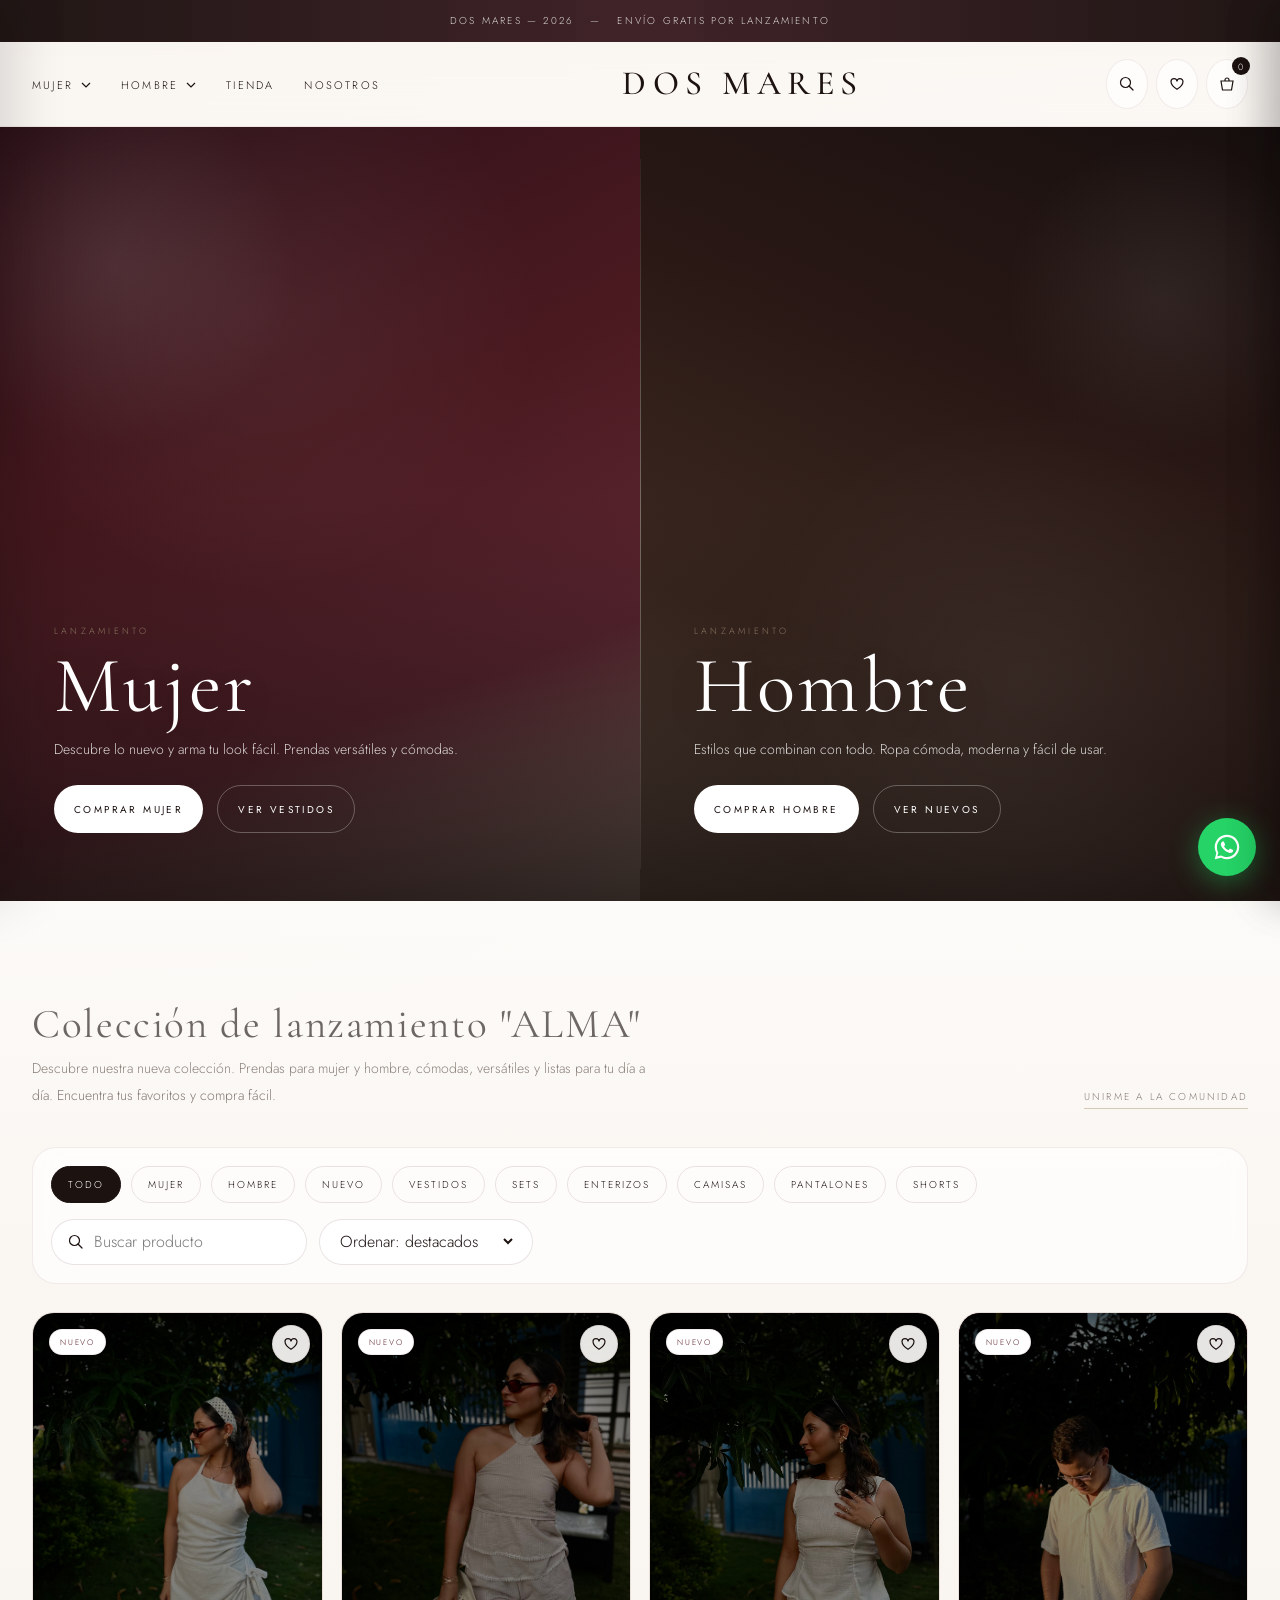
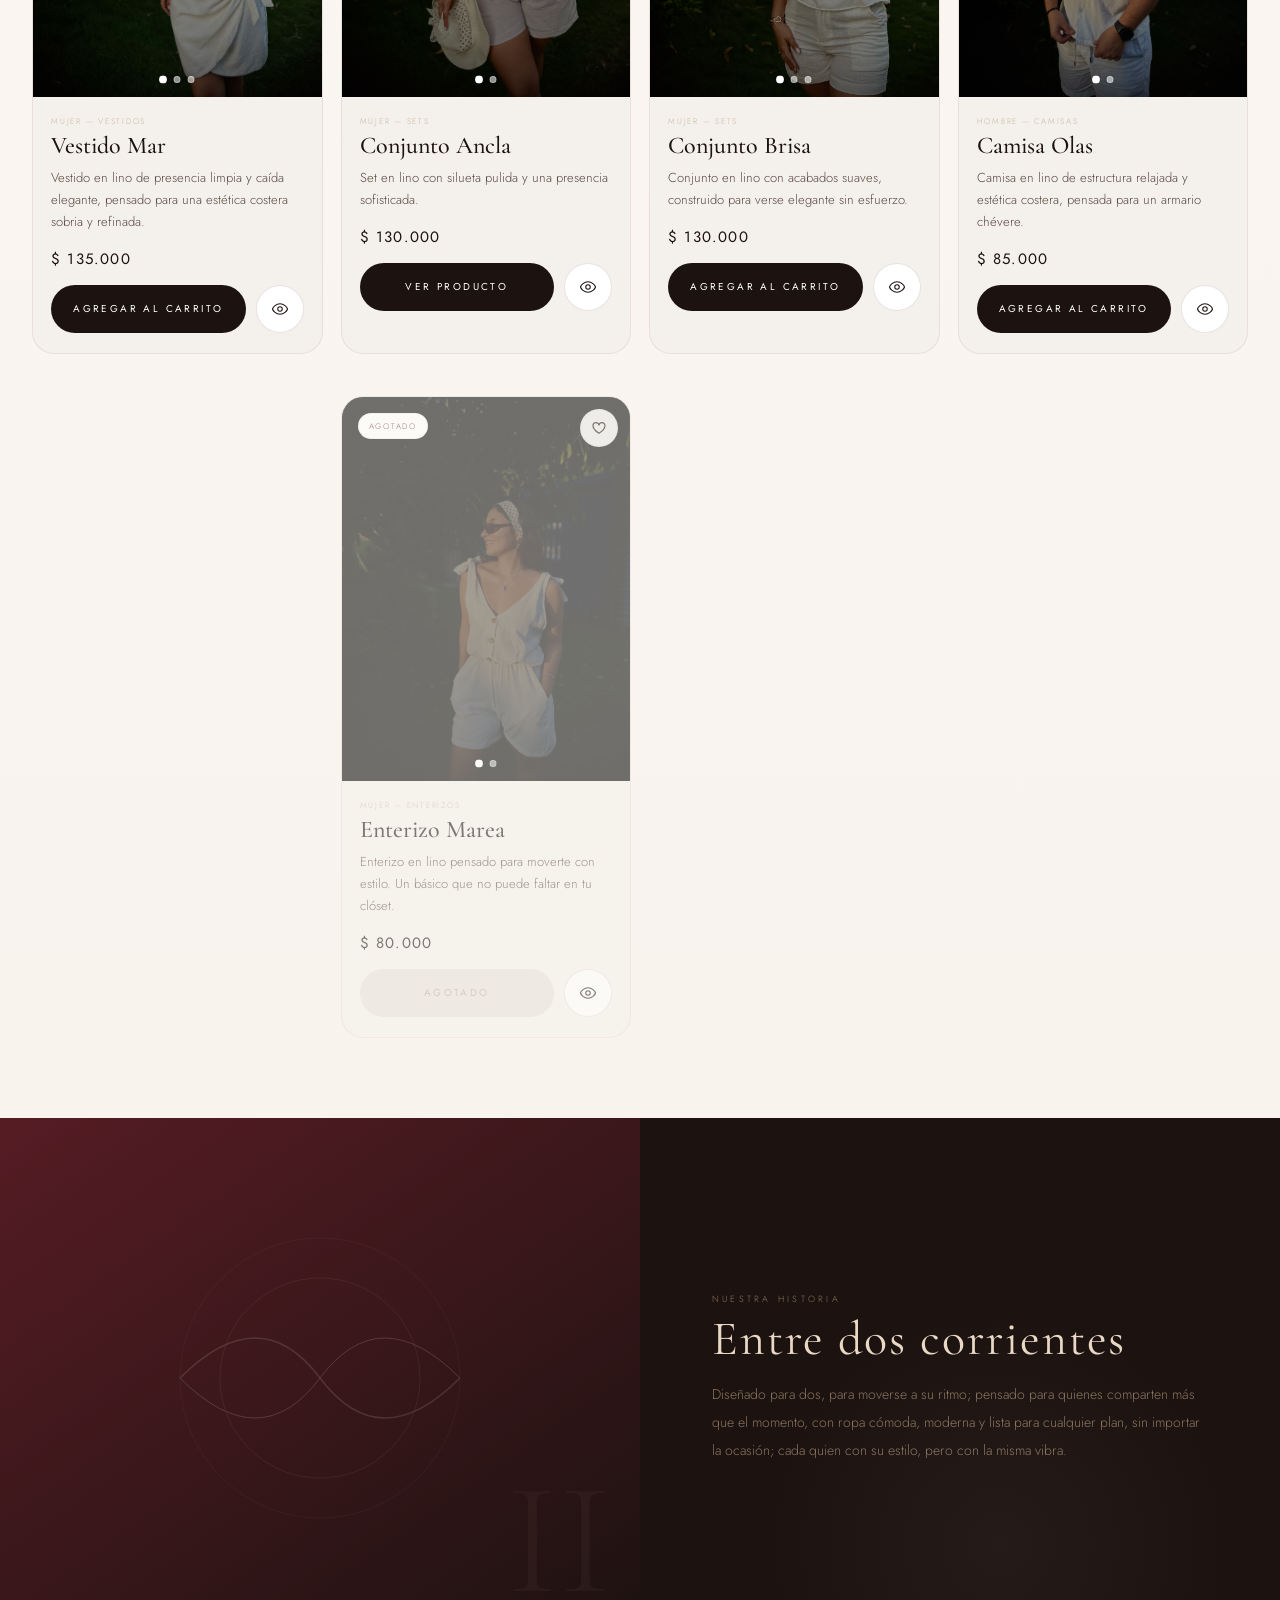
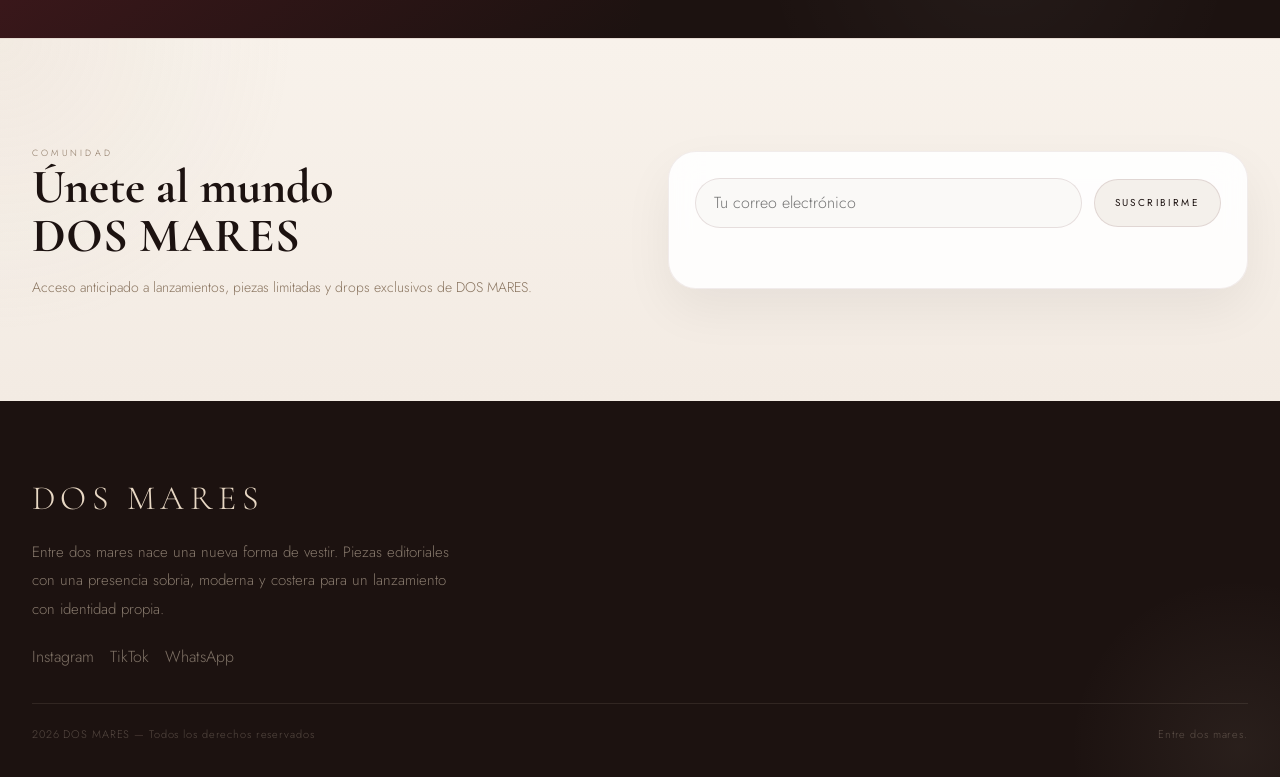
==== commit f5931059: "Update print statement from 'Hello' to 'Goodbye'" ====
--- a/index.html
+++ b/index.html
@@ -376,7 +376,7 @@
         <p class="eyebrow">Nuestra historia</p>
         <h2 class="story-title">Entre dos corrientes</h2>
         <p class="story-text">
-          DOS MARES nace del encuentro entre dos fuerzas: lo masculino y lo femenino, la calma y el movimiento, la sobriedad y la expresión. Esta primera edición no es solo una colección: es el inicio de un lenguaje visual propio, pensado para vestir con presencia, limpieza y carácter.
+        Diseñado para dos, para moverse a su ritmo; pensado para quienes comparten más que el momento, con ropa cómoda, moderna y lista para cualquier plan, sin importar la ocasión; cada quien con su estilo, pero con la misma vibra. 
         </p>
       </div>
     </section>
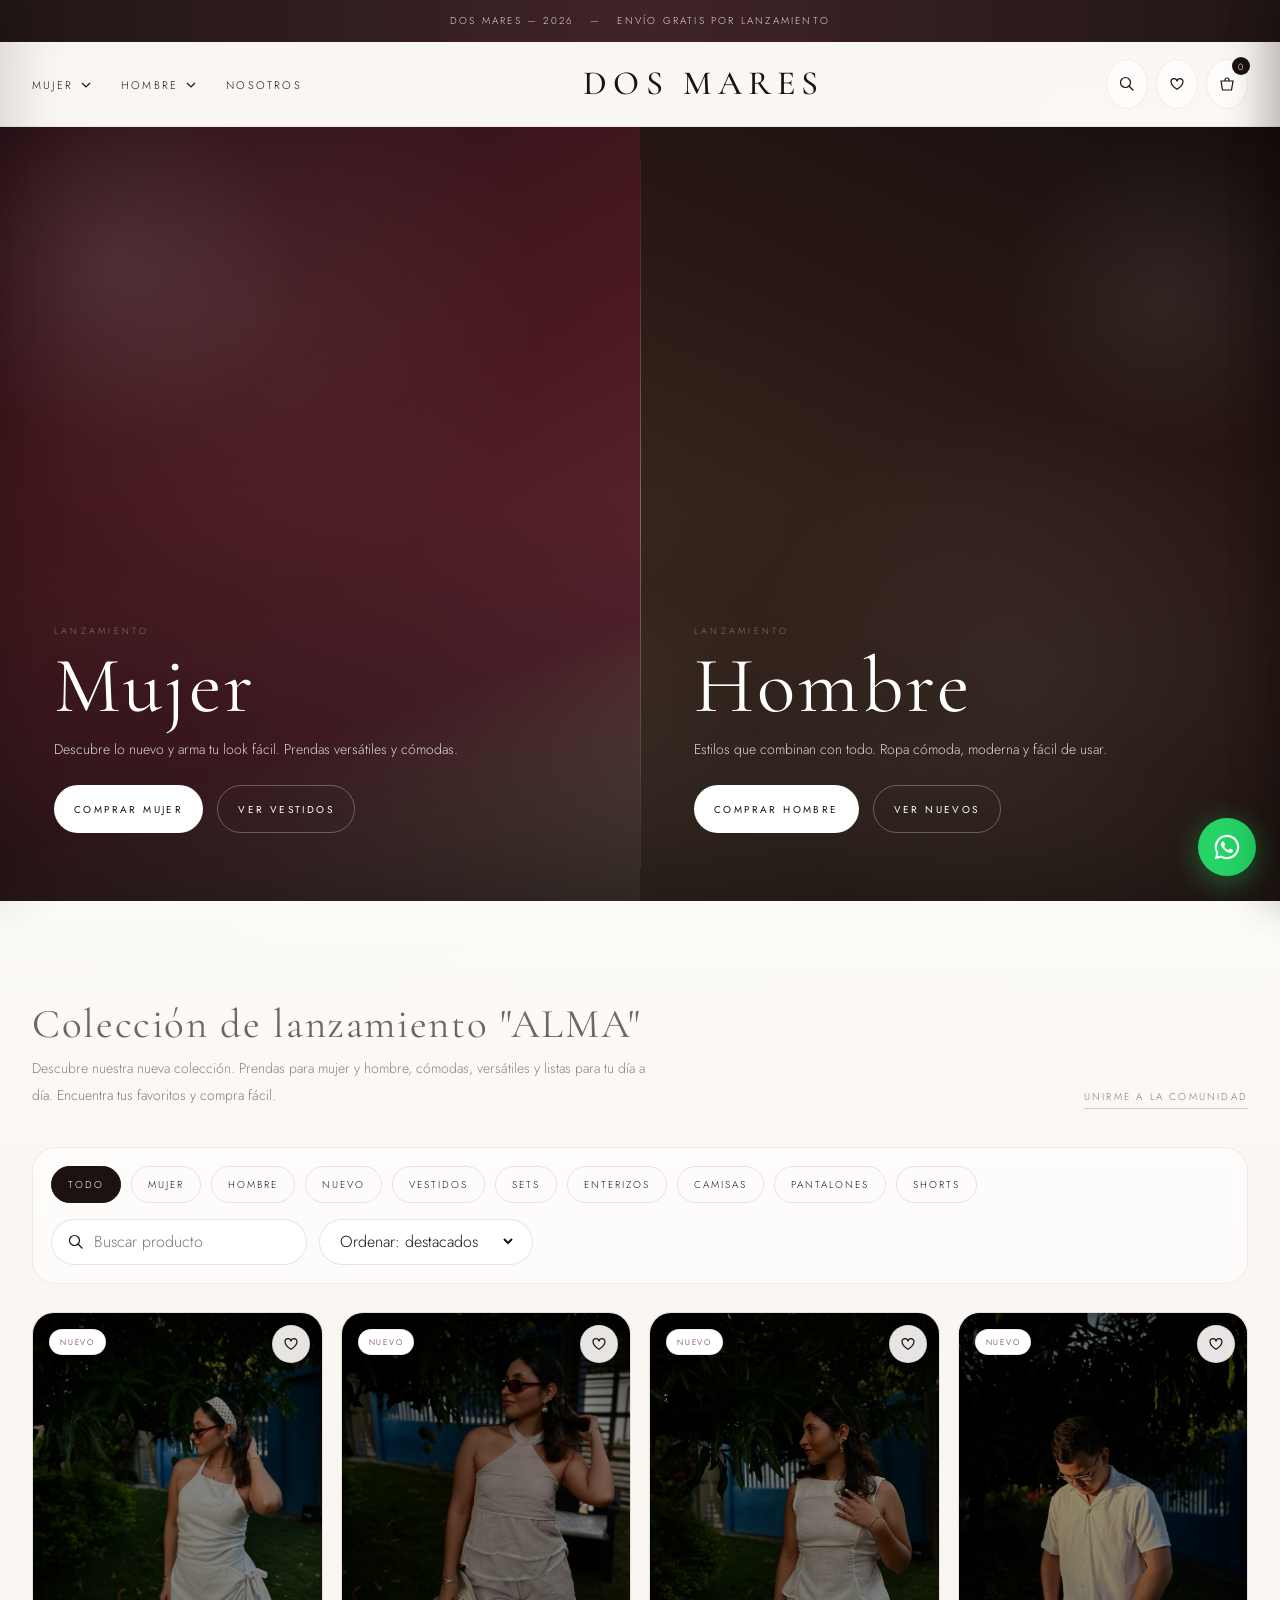
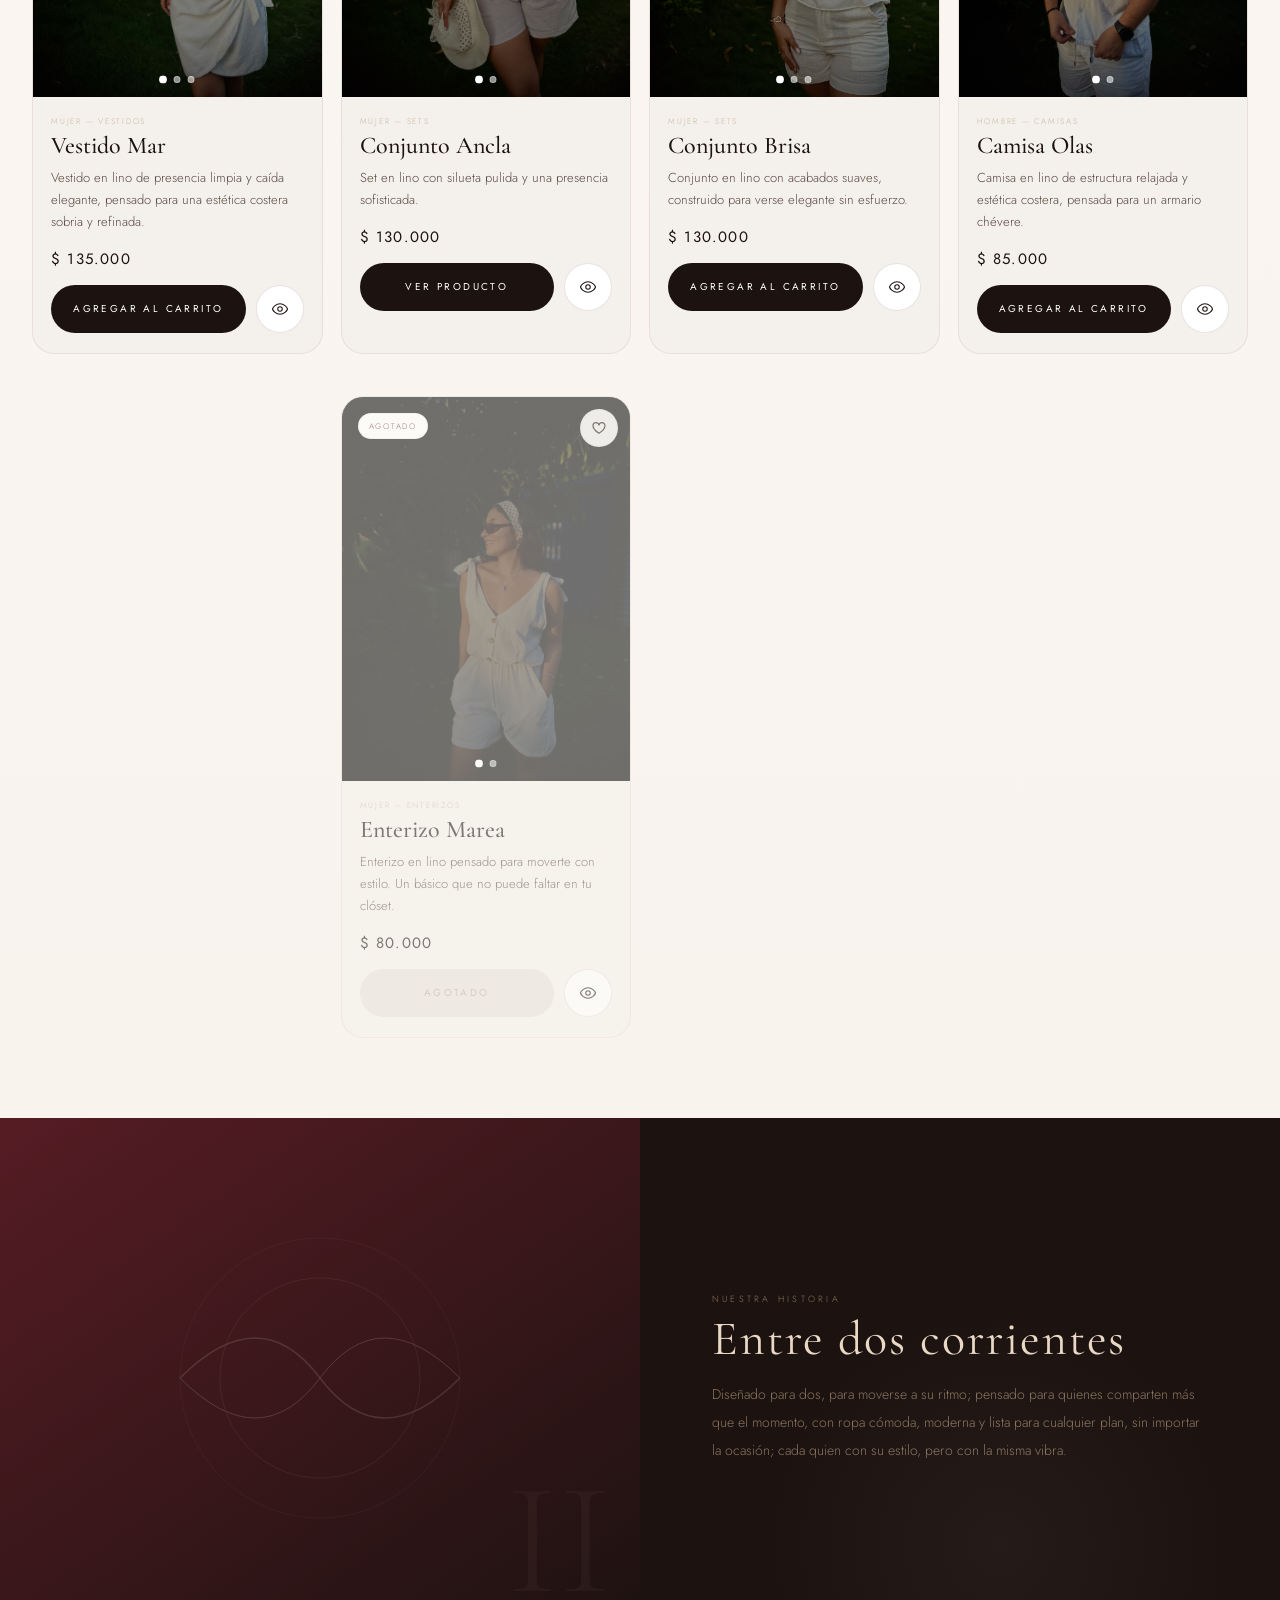
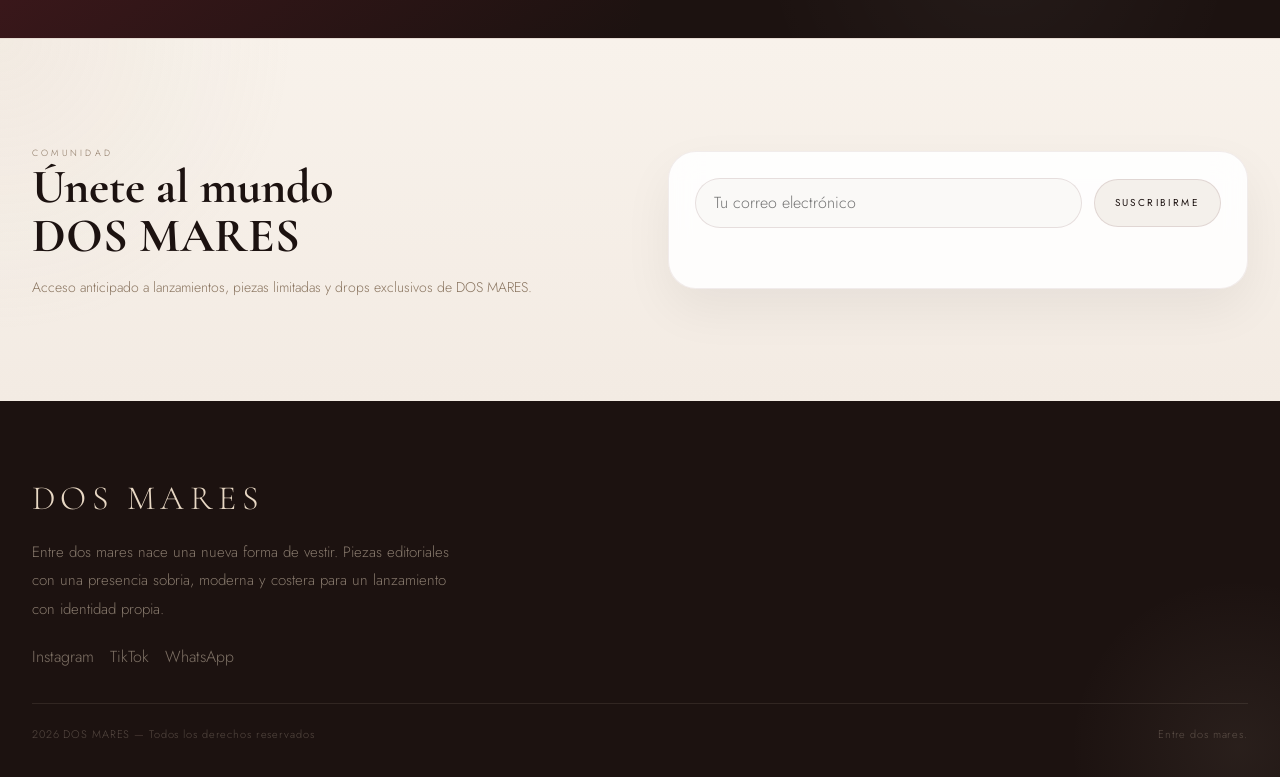
==== commit e9eac5e2: "Change greeting from 'Hello' to 'Goodbye'" ====
--- a/index.html
+++ b/index.html
@@ -197,7 +197,7 @@
             </div>
           </div>
 
-          <div class="nav-item"><a class="nav-link" href="#catalogo">Tienda</a></div>
+     
           <div class="nav-item"><a class="nav-link" href="#historia">Nosotros</a></div>
         </nav>
 
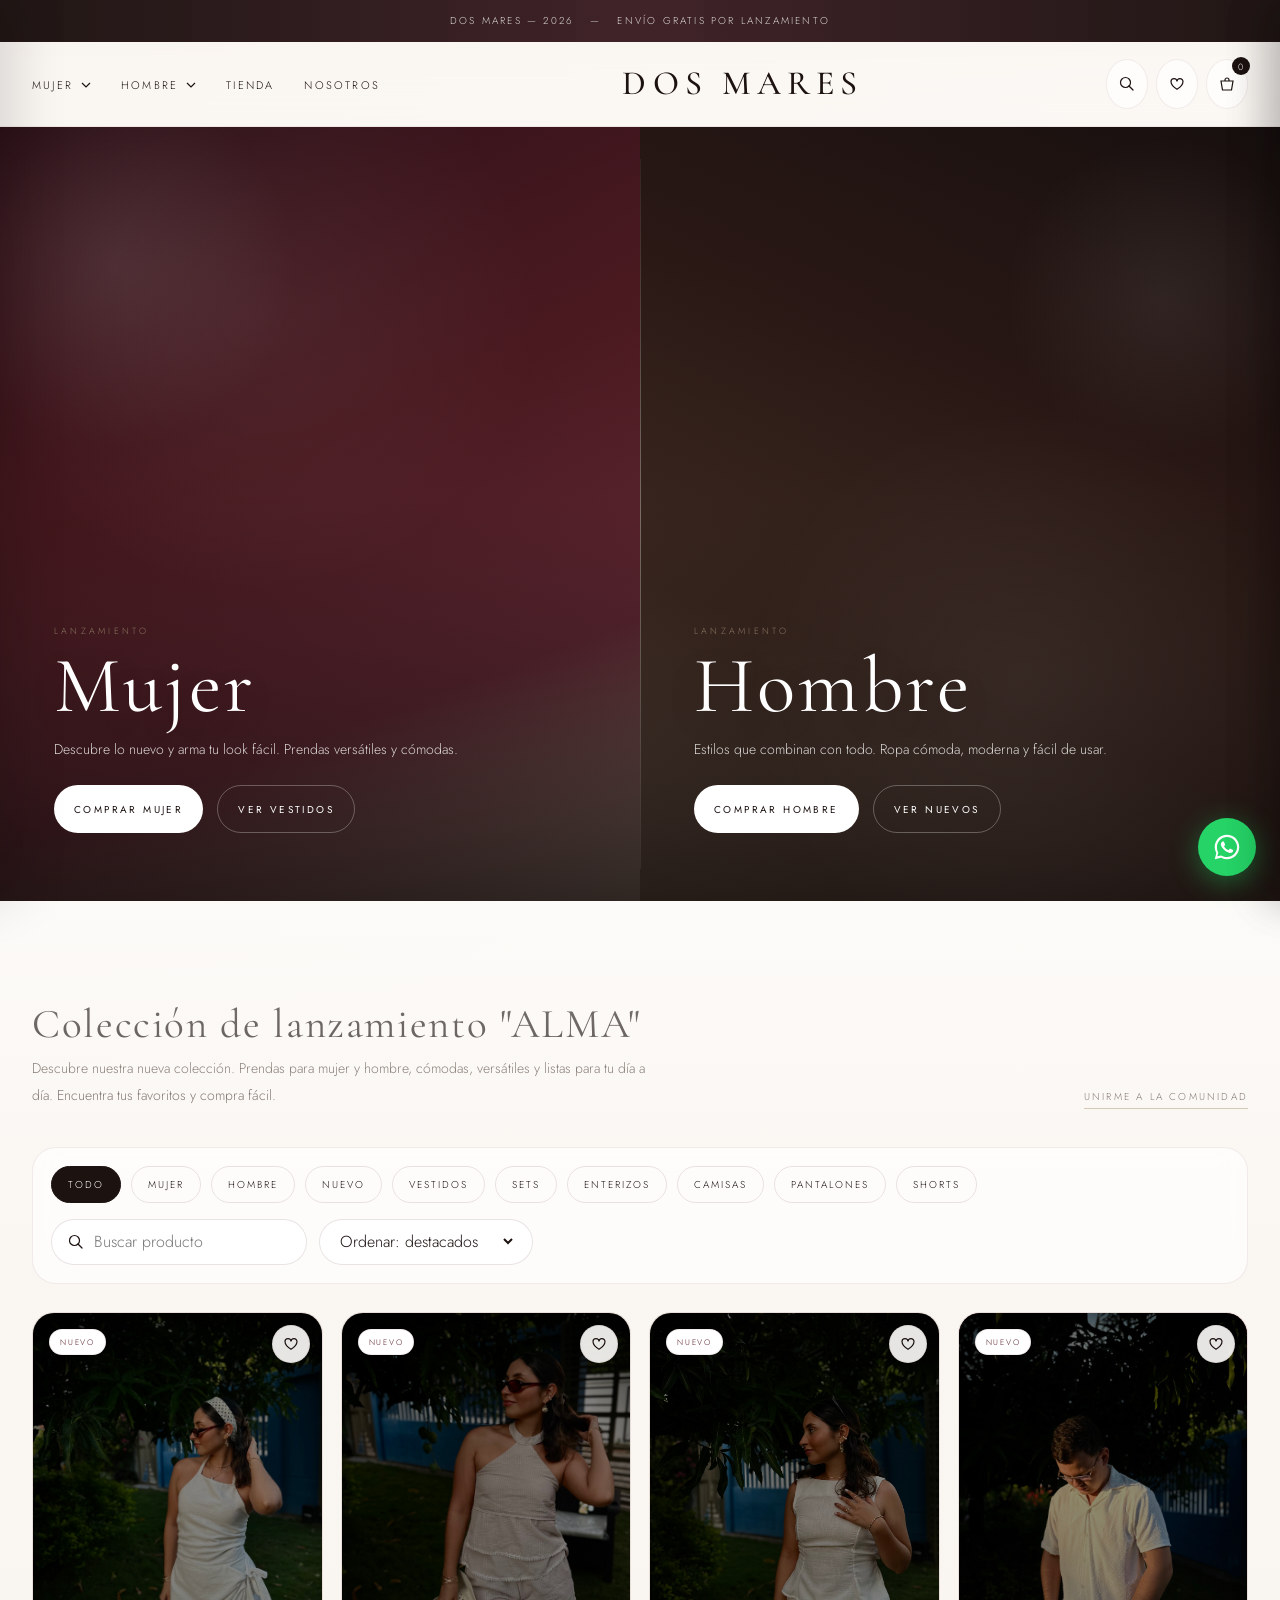
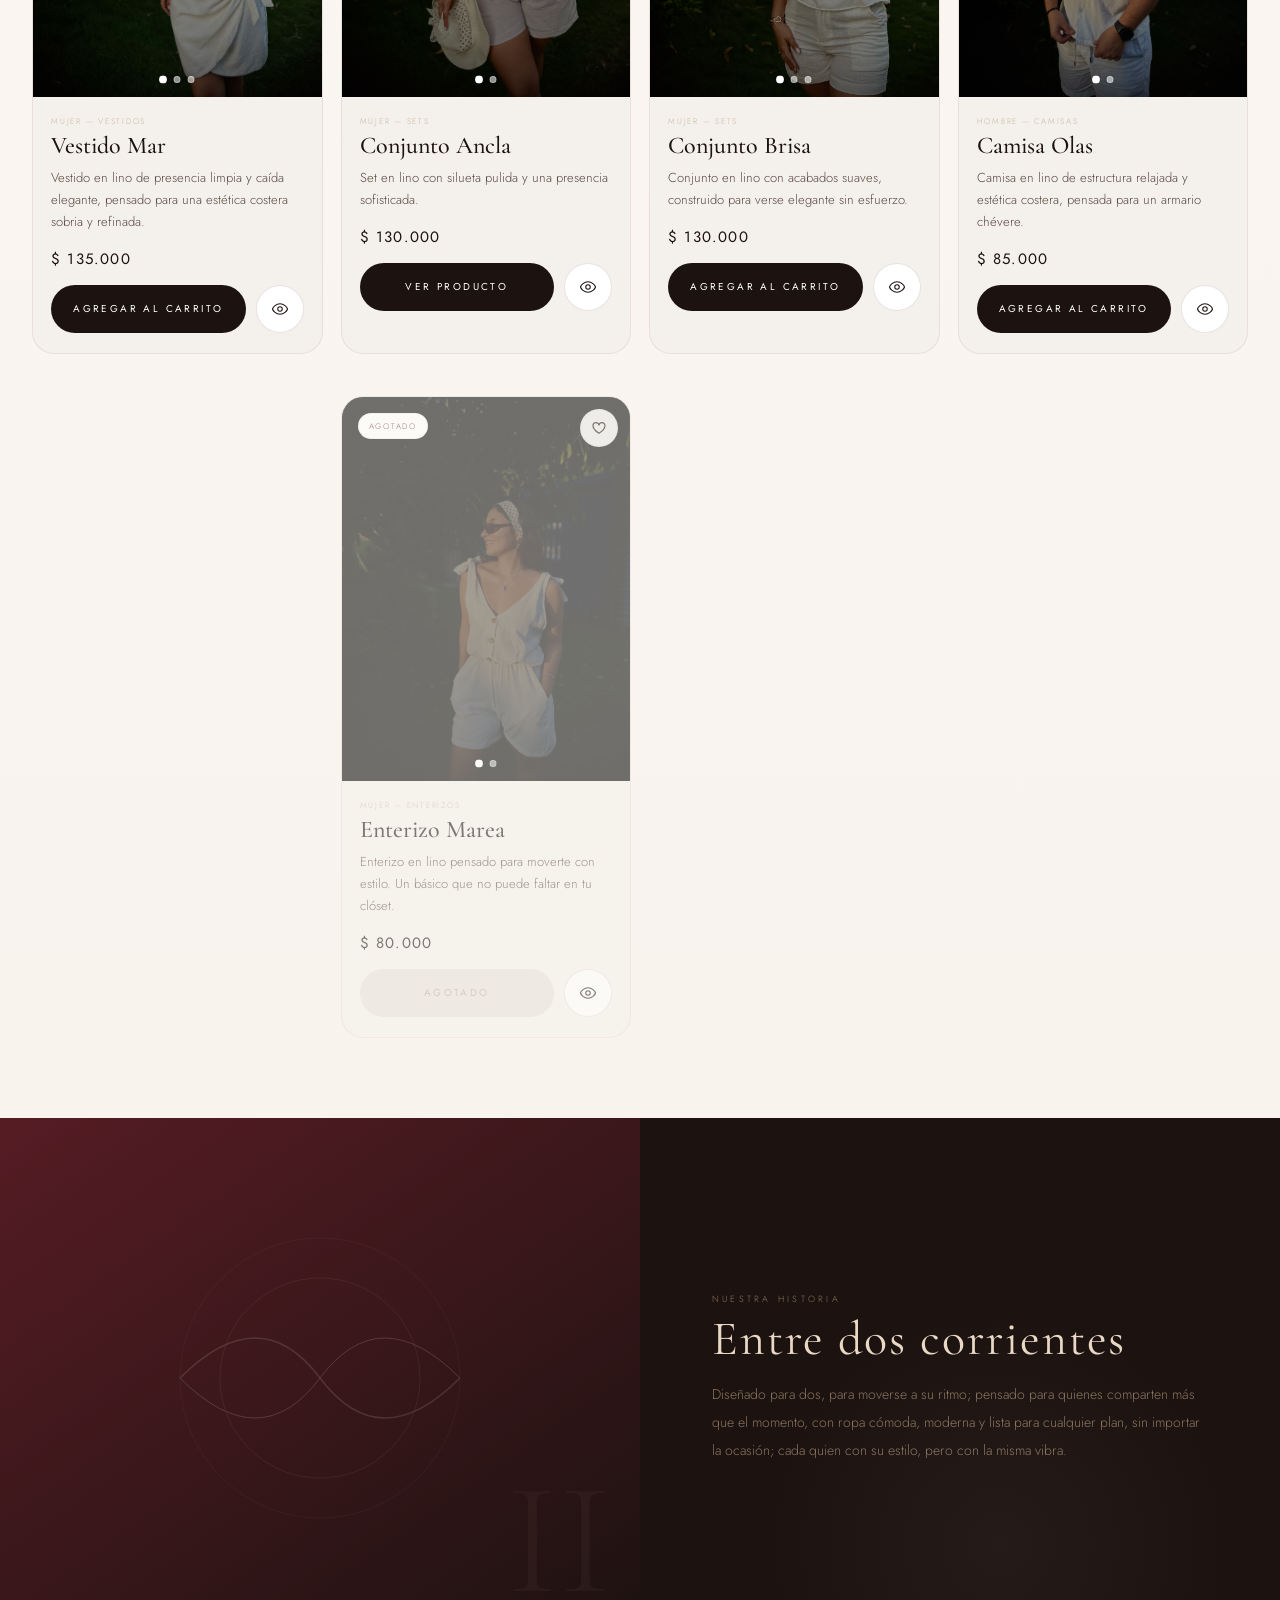
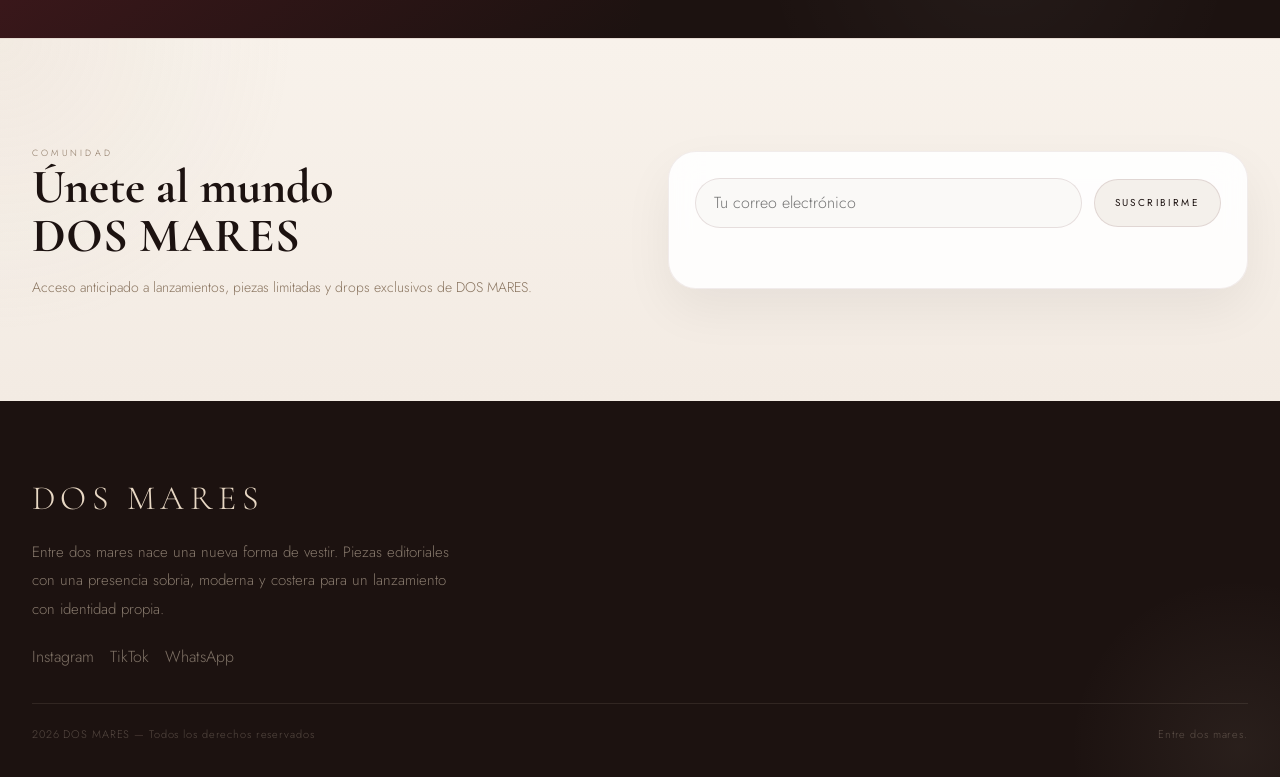
==== commit 1a9dfaf4: "Update fmt.Println message from 'Hello' to 'Goodbye'" ====
--- a/index.html
+++ b/index.html
@@ -197,7 +197,7 @@
             </div>
           </div>
 
-     
+          <div class="nav-item"><a class="nav-link" href="#catalogo">Tienda</a></div>
           <div class="nav-item"><a class="nav-link" href="#historia">Nosotros</a></div>
         </nav>
 
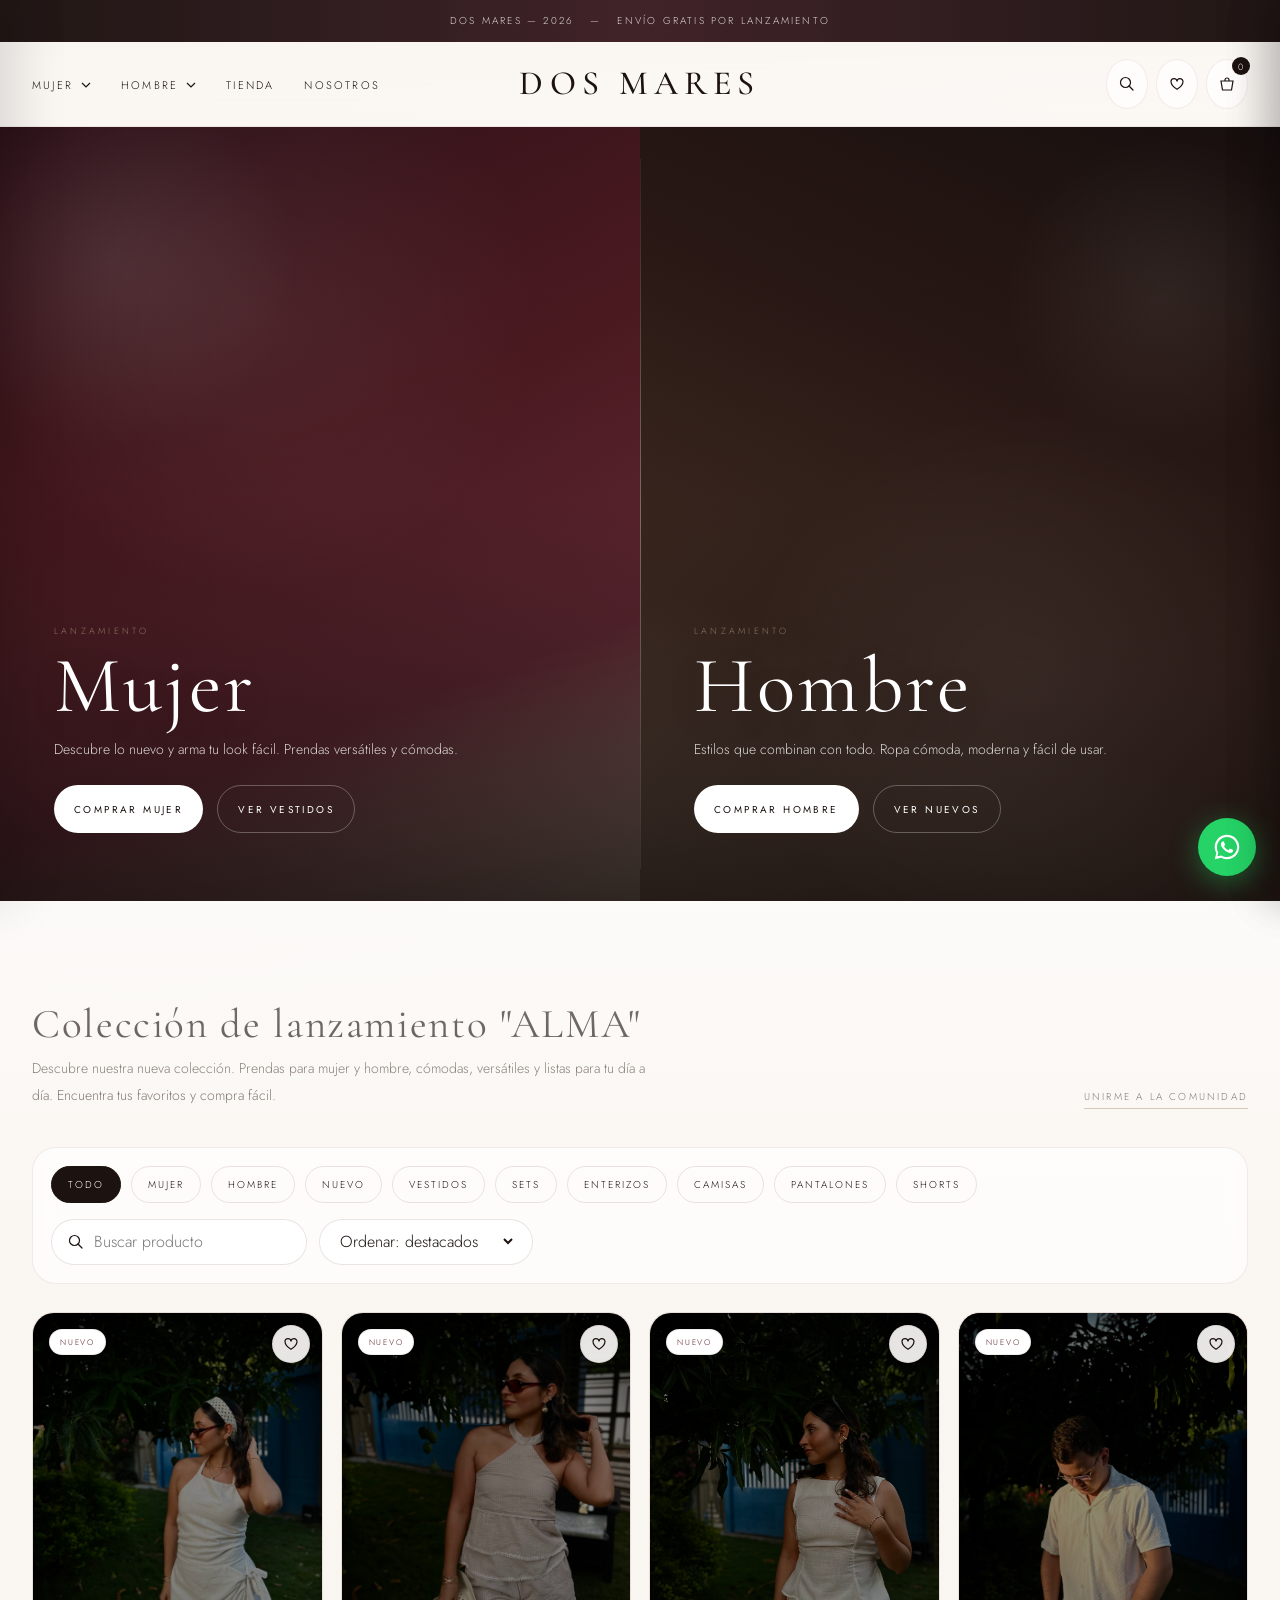
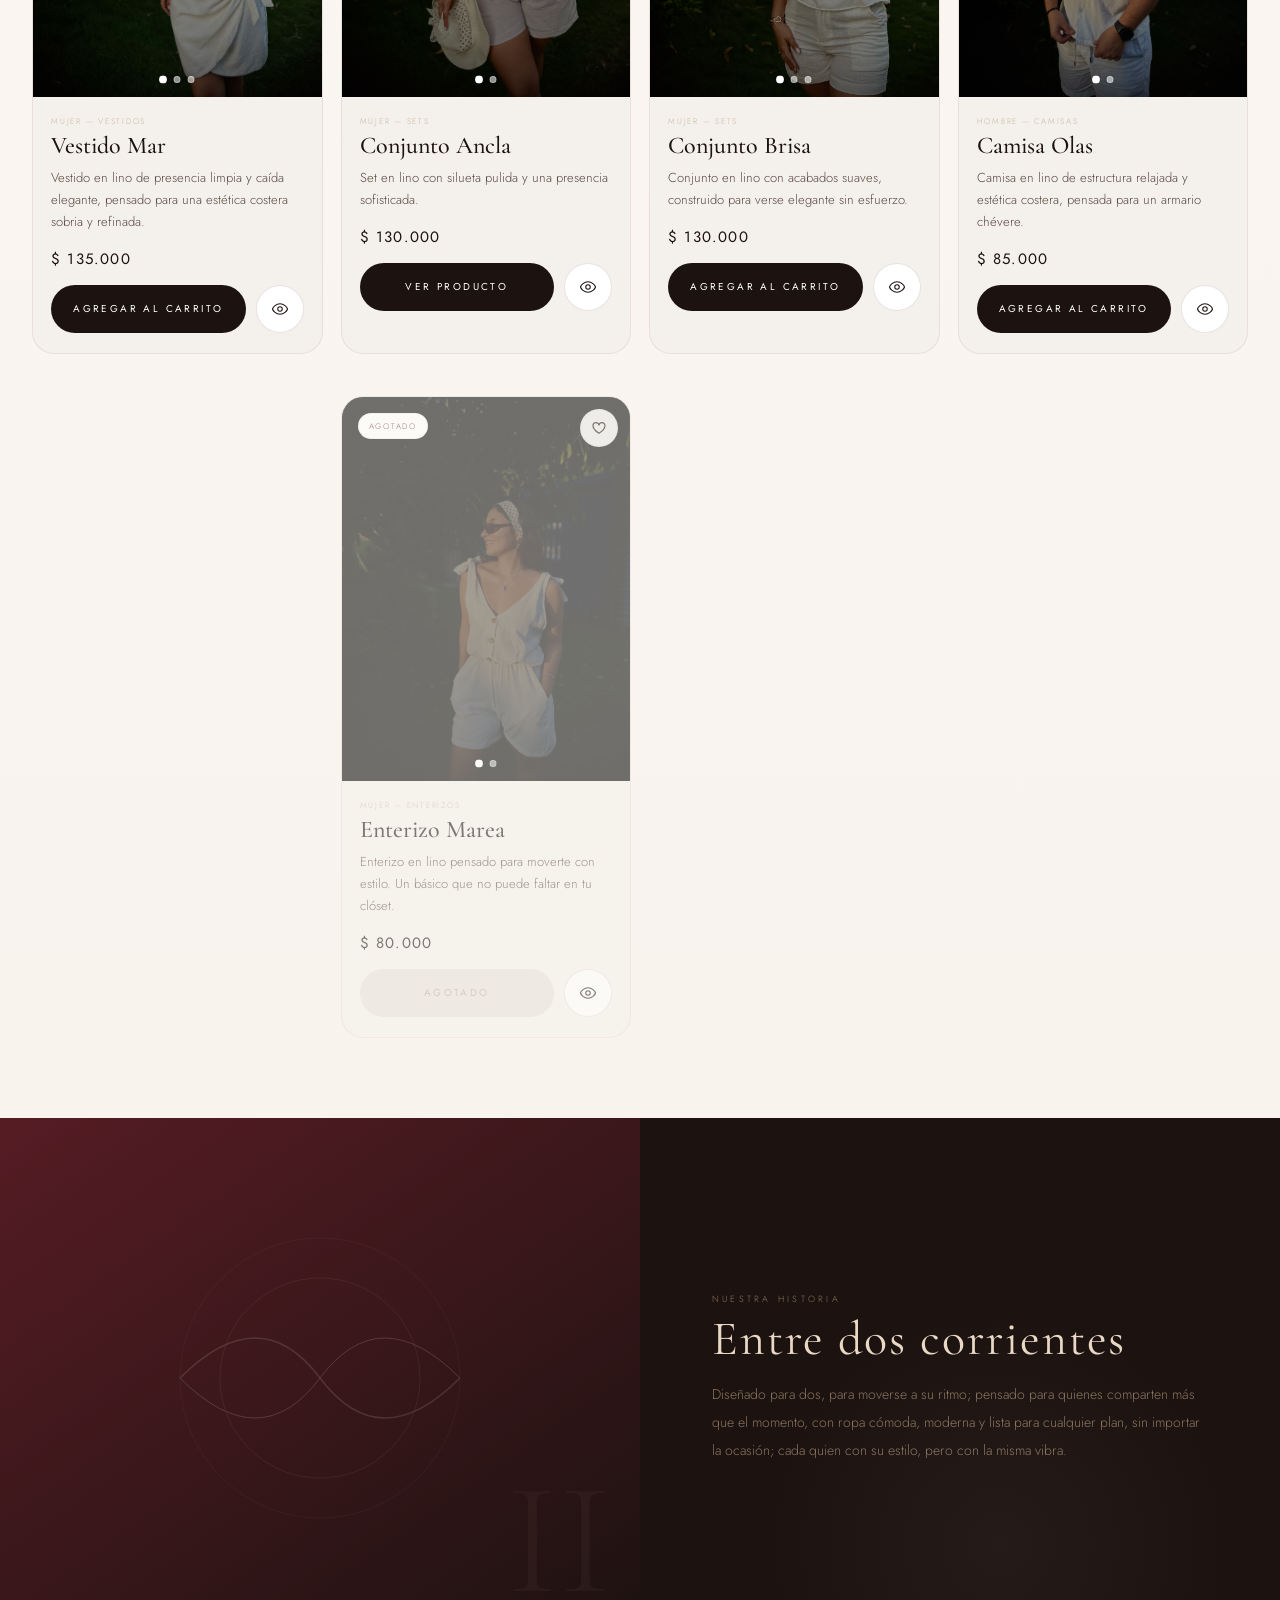
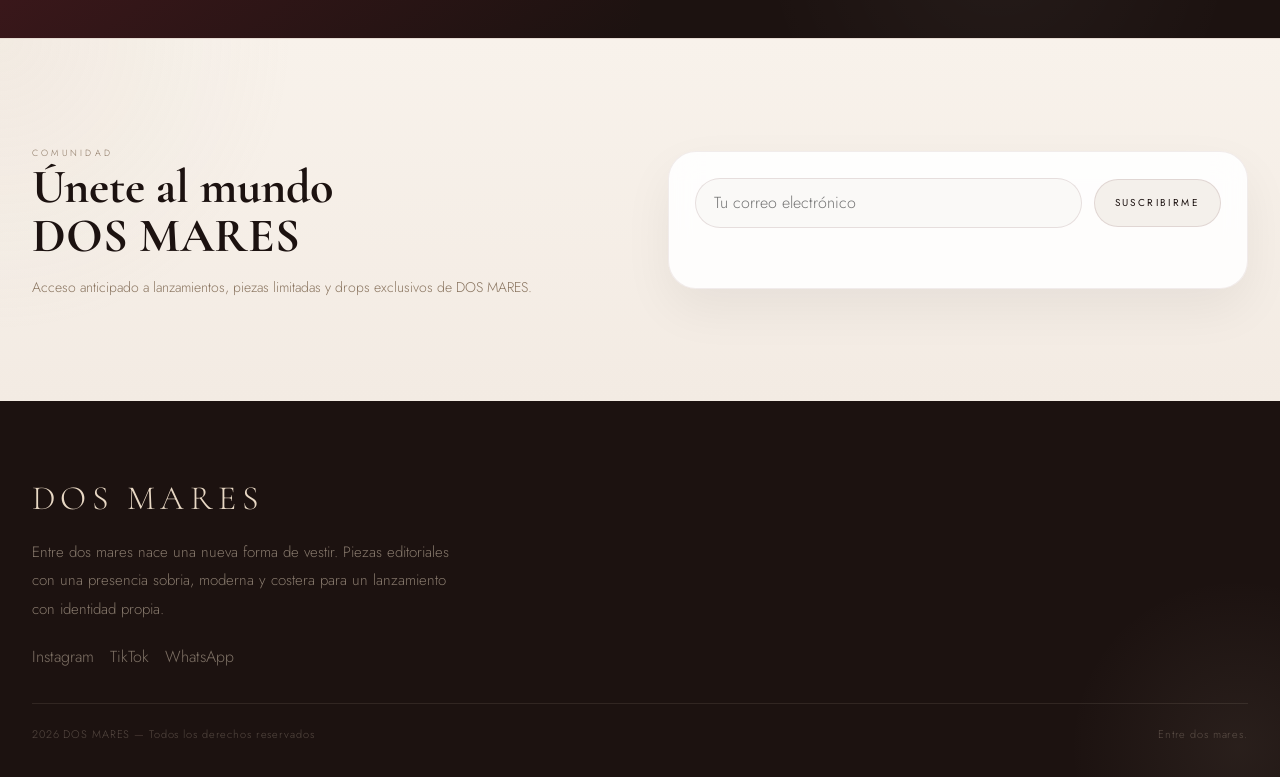
==== commit ba4af311: "Update print statement from 'Hello' to 'Goodbye'" ====
--- a/index.html
+++ b/index.html
@@ -128,35 +128,6 @@
                 <path d="M1 1l4 4 4-4" stroke="currentColor" stroke-width="1.2"/>
               </svg>
             </button>
-
-            <div class="mega-menu" id="menuWomen">
-              <div class="mega-col">
-                <p class="mega-col-title">Categorías</p>
-                <ul class="mega-links">
-                  <li><a href="#catalogo" data-filter-link="vestidos">Vestidos</a></li>
-                  <li><a href="#catalogo" data-filter-link="sets">Sets</a></li>
-                  <li><a href="#catalogo" data-filter-link="enterizos">Enterizos</a></li>
-                  <li><a href="#catalogo" data-filter-link="shorts">Shorts</a></li>
-                </ul>
-              </div>
-
-              <div class="mega-col">
-                <p class="mega-col-title">Colección</p>
-                <ul class="mega-links">
-                  <li><a href="#catalogo" data-filter-link="nuevo">Lanzamiento</a></li>
-                  <li><a href="#catalogo" data-filter-link="women">Ver todo Mujer</a></li>
-                  <li><a href="#historia">Historia</a></li>
-                  <li><a href="#newsletter">Comunidad</a></li>
-                </ul>
-              </div>
-
-              <div class="mega-feature">
-                <div class="mega-feature-label">
-                  <p>Colección</p>
-                  <strong>ALMA</strong>
-                </div>
-              </div>
-            </div>
           </div>
 
           <div class="nav-item" id="navMen">
@@ -166,35 +137,6 @@
                 <path d="M1 1l4 4 4-4" stroke="currentColor" stroke-width="1.2"/>
               </svg>
             </button>
-
-            <div class="mega-menu" id="menuMen">
-              <div class="mega-col">
-                <p class="mega-col-title">Categorías</p>
-                <ul class="mega-links">
-                  <li><a href="#catalogo" data-filter-link="camisas">Camisas</a></li>
-                  <li><a href="#catalogo" data-filter-link="shorts">Shorts</a></li>
-                  <li><a href="#catalogo" data-filter-link="pantalones">Pantalones</a></li>
-                  <li><a href="#catalogo" data-filter-link="men">Ver hombre</a></li>
-                </ul>
-              </div>
-
-              <div class="mega-col">
-                <p class="mega-col-title">Colección</p>
-                <ul class="mega-links">
-                  <li><a href="#catalogo" data-filter-link="nuevo">Lanzamiento</a></li>
-                  <li><a href="#catalogo" data-filter-link="men">Selección Hombre</a></li>
-                  <li><a href="#historia">Historia</a></li>
-                  <li><a href="#newsletter">Comunidad</a></li>
-                </ul>
-              </div>
-
-              <div class="mega-feature man">
-                <div class="mega-feature-label">
-                  <p>Colección</p>
-                  <strong>ALMA</strong>
-                </div>
-              </div>
-            </div>
           </div>
 
           <div class="nav-item"><a class="nav-link" href="#catalogo">Tienda</a></div>
@@ -226,6 +168,66 @@
             </svg>
             <span class="bag-count" id="bagCount">0</span>
           </button>
+        </div>
+      </div>
+
+      <div class="mega-menu-layer">
+        <div class="mega-menu" id="menuWomen">
+          <div class="mega-col">
+            <p class="mega-col-title">Categorías</p>
+            <ul class="mega-links">
+              <li><a href="#catalogo" data-filter-link="vestidos">Vestidos</a></li>
+              <li><a href="#catalogo" data-filter-link="sets">Sets</a></li>
+              <li><a href="#catalogo" data-filter-link="enterizos">Enterizos</a></li>
+              <li><a href="#catalogo" data-filter-link="shorts">Shorts</a></li>
+            </ul>
+          </div>
+
+          <div class="mega-col">
+            <p class="mega-col-title">Colección</p>
+            <ul class="mega-links">
+              <li><a href="#catalogo" data-filter-link="nuevo">Lanzamiento</a></li>
+              <li><a href="#catalogo" data-filter-link="women">Ver todo Mujer</a></li>
+              <li><a href="#historia">Historia</a></li>
+              <li><a href="#newsletter">Comunidad</a></li>
+            </ul>
+          </div>
+
+          <div class="mega-feature">
+            <div class="mega-feature-label">
+              <p>Colección</p>
+              <strong>ALMA</strong>
+            </div>
+          </div>
+        </div>
+
+        <div class="mega-menu" id="menuMen">
+          <div class="mega-col">
+            <p class="mega-col-title">Categorías</p>
+            <ul class="mega-links">
+              <li><a href="#catalogo" data-filter-link="camisas">Camisas</a></li>
+              <li><a href="#catalogo" data-filter-link="shorts">Shorts</a></li>
+              <li><a href="#catalogo" data-filter-link="pantalones">Pantalones</a></li>
+              <li><a href="#catalogo" data-filter-link="men">Ver hombre</a></li>
+            </ul>
+          </div>
+
+          <div class="mega-col">
+            <p class="mega-col-title">Colección</p>
+            <ul class="mega-links">
+              <li><a href="#catalogo" data-filter-link="nuevo">Lanzamiento</a></li>
+              <li><a href="#catalogo" data-filter-link="men">Selección Hombre</a></li>
+              <li><a href="#historia">Historia</a></li>
+              <li><a href="#newsletter">Comunidad</a></li>
+            </ul>
+          </div>
+
+          <div class="mega-feature man">
+            <div class="mega-feature-label">
+              <p>Colección</p>
+              <strong>ALMA</strong>
+            </div>
+          </div>
         </div>
       </div>
     </div>
@@ -322,7 +324,7 @@
     <section class="section" id="catalogo">
       <div class="container">
         <div class="section-header reveal">
-          <div>            
+          <div>
             <h2 class="section-title">Colección de lanzamiento "ALMA"</h2>
             <p class="section-copy">
               Descubre nuestra nueva colección.
@@ -376,7 +378,7 @@
         <p class="eyebrow">Nuestra historia</p>
         <h2 class="story-title">Entre dos corrientes</h2>
         <p class="story-text">
-        Diseñado para dos, para moverse a su ritmo; pensado para quienes comparten más que el momento, con ropa cómoda, moderna y lista para cualquier plan, sin importar la ocasión; cada quien con su estilo, pero con la misma vibra. 
+          Diseñado para dos, para moverse a su ritmo; pensado para quienes comparten más que el momento, con ropa cómoda, moderna y lista para cualquier plan, sin importar la ocasión; cada quien con su estilo, pero con la misma vibra.
         </p>
       </div>
     </section>
@@ -388,7 +390,7 @@
             <p class="eyebrow">Comunidad</p>
             <h2 class="newsletter-title">Únete al mundo<br>DOS MARES</h2>
             <p class="newsletter-copy">
-             Acceso anticipado a lanzamientos, piezas limitadas y drops exclusivos de DOS MARES.
+              Acceso anticipado a lanzamientos, piezas limitadas y drops exclusivos de DOS MARES.
             </p>
           </div>
 
--- a/css/tienda.css
+++ b/css/tienda.css
@@ -79,7 +79,7 @@
 .header-inner{
   min-height:84px;
   display:grid;
-  grid-template-columns:auto 1fr auto;
+  grid-template-columns:1fr auto 1fr;
   align-items:center;
   gap:28px;
 }
@@ -191,29 +191,32 @@
 
 .mega-menu{
   position:absolute;
-  top:calc(100% + 22px);
+  top:calc(100% + 18px);
   left:0;
   min-width:640px;
   padding:28px;
-  display:grid;
+  display:none;
   grid-template-columns:160px 180px 1fr;
   gap:24px;
   background:rgba(255,255,255,.97);
   border:1px solid rgba(86,28,36,.08);
   border-radius:28px;
   box-shadow:0 24px 64px rgba(0,0,0,.10);
-  opacity:0;
-  visibility:hidden;
-  transform:translateY(10px);
-  transition:all .24s ease;
-  pointer-events:none;
+  z-index:25;
 }
 
 .mega-menu.show{
-  opacity:1;
-  visibility:visible;
-  transform:translateY(0);
-  pointer-events:auto;
+  display:grid;
+  animation:megaMenuFade .18s cubic-bezier(.22,1,.36,1);
+}
+
+@keyframes megaMenuFade{
+  from{
+    opacity:0;
+  }
+  to{
+    opacity:1;
+  }
 }
 
 .mega-col-title{
@@ -922,12 +925,16 @@
   }
 
   .header-inner{
-    grid-template-columns:auto 1fr auto;
+    position:relative;
   }
 
   .site-logo{
     display:flex;
     justify-content:center;
+    align-items:center;
+    position:absolute;
+    left:50%;
+    transform:translateX(-50%);
   }
 
   .hero,
@@ -1084,3 +1091,22 @@
     grid-template-columns:1fr;
   }
 }
+
+.nav-left{
+  justify-self:start;
+}
+
+.site-logo{
+  justify-self:center;
+}
+
+.nav-right{
+  justify-self:end;
+}
+#navWomen .mega-menu{
+  left:-28px;
+}
+
+#navMen .mega-menu{
+  left:-56px;
+}
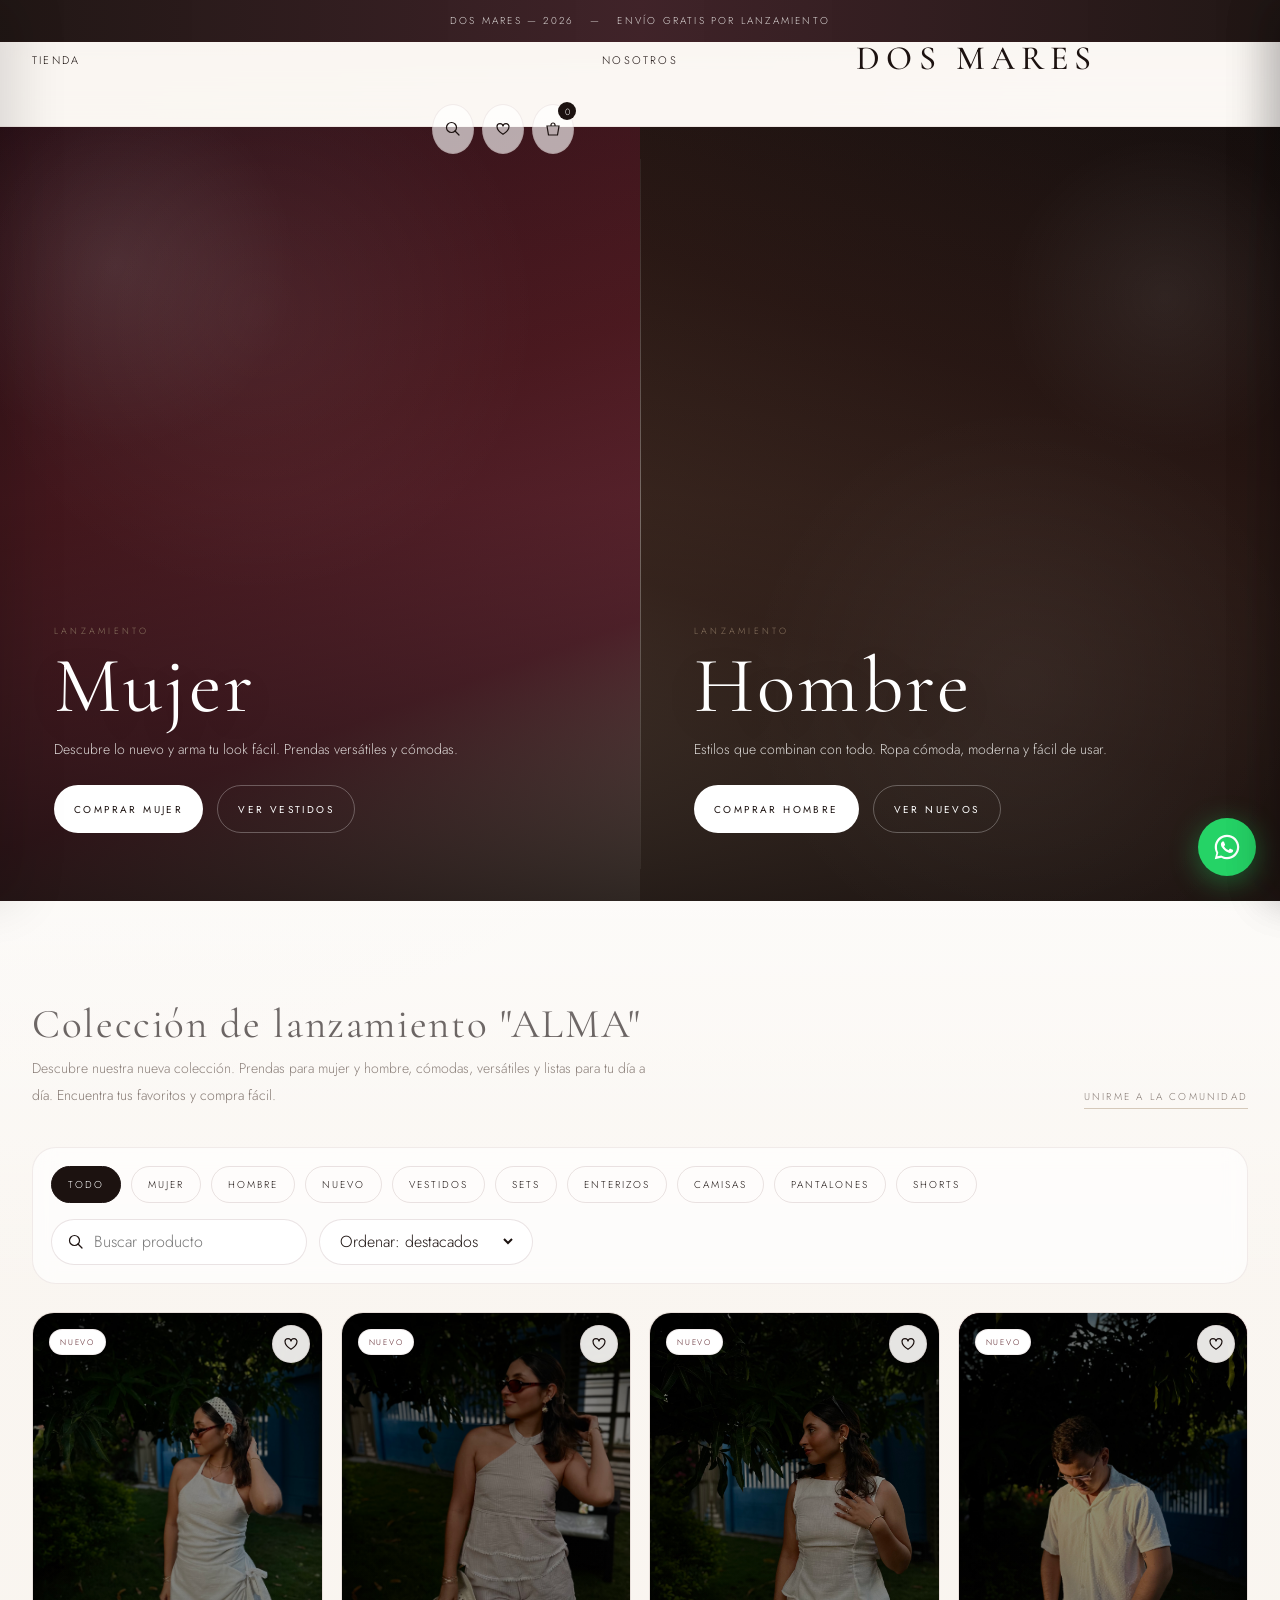
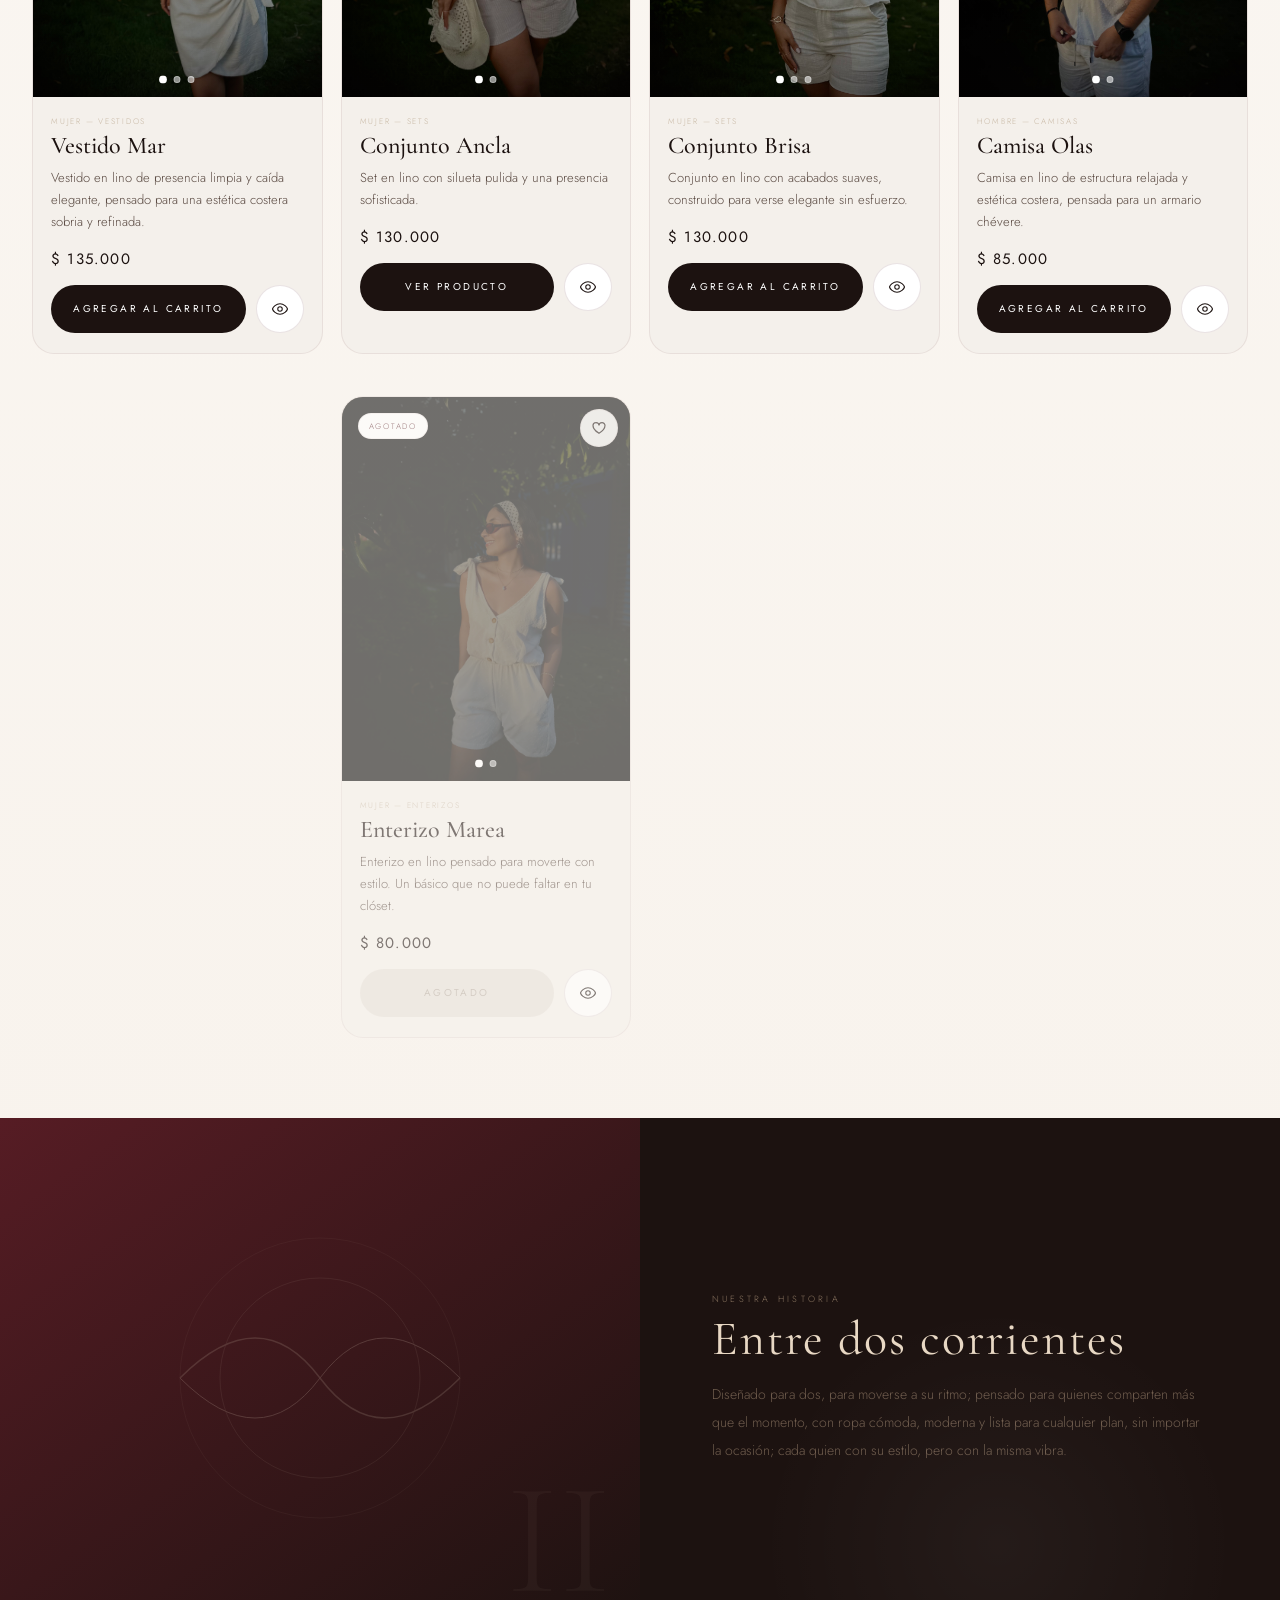
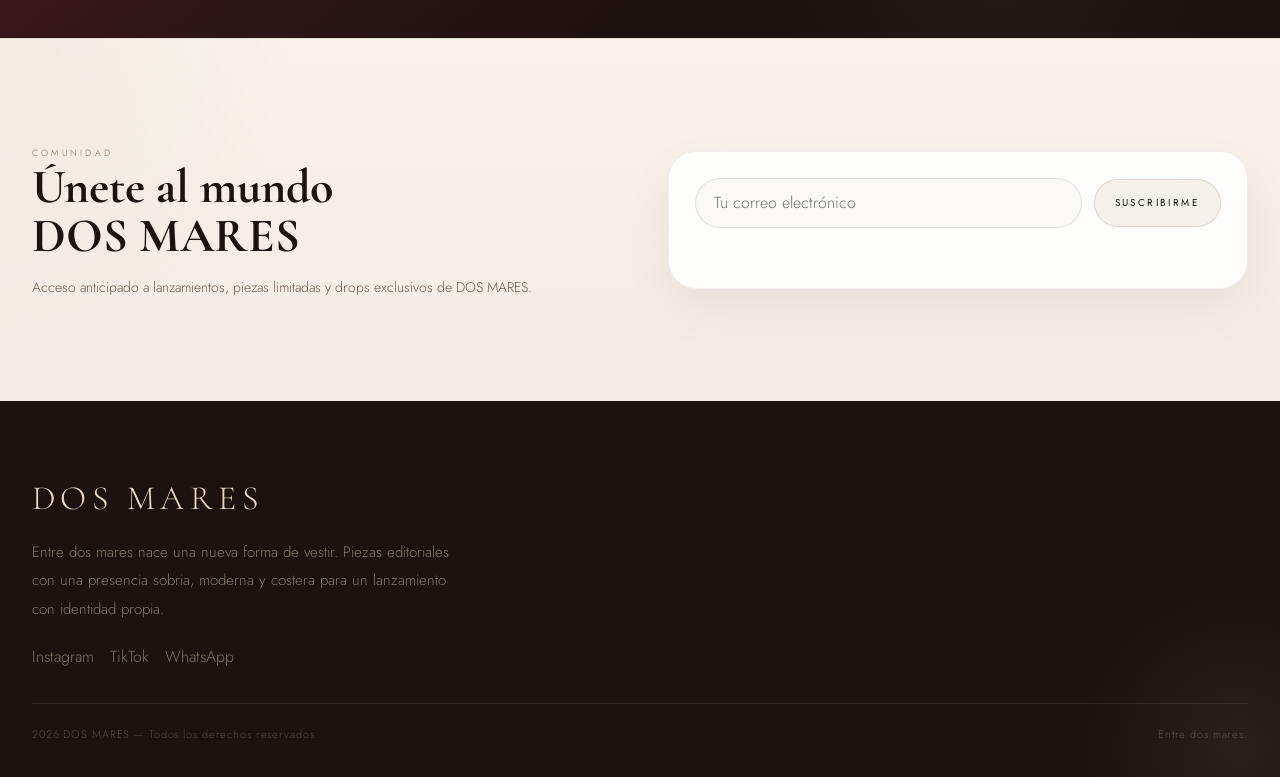
==== commit 718a8559: "Update index.html" ====
--- a/index.html
+++ b/index.html
@@ -120,24 +120,7 @@
           </svg>
         </button>
 
-        <nav class="nav-left" aria-label="Navegación principal">
-          <div class="nav-item" id="navWomen">
-            <button type="button" data-menu="women" aria-expanded="false">
-              Mujer
-              <svg width="10" height="6" viewBox="0 0 10 6" fill="none" aria-hidden="true">
-                <path d="M1 1l4 4 4-4" stroke="currentColor" stroke-width="1.2"/>
-              </svg>
-            </button>
-          </div>
-
-          <div class="nav-item" id="navMen">
-            <button type="button" data-menu="men" aria-expanded="false">
-              Hombre
-              <svg width="10" height="6" viewBox="0 0 10 6" fill="none" aria-hidden="true">
-                <path d="M1 1l4 4 4-4" stroke="currentColor" stroke-width="1.2"/>
-              </svg>
-            </button>
-          </div>
+        
 
           <div class="nav-item"><a class="nav-link" href="#catalogo">Tienda</a></div>
           <div class="nav-item"><a class="nav-link" href="#historia">Nosotros</a></div>
--- a/css/tienda.css
+++ b/css/tienda.css
@@ -1,8 +1,10 @@
 html{
   scroll-behavior:smooth;
+  overflow-x:hidden;
 }
 
 body{
+  overflow-x:hidden;
   background:
     radial-gradient(circle at top left, rgba(199,183,163,.10) 0%, transparent 26%),
     linear-gradient(180deg, #fbf8f4 0%, #f7f1ea 100%);
@@ -88,6 +90,7 @@
   display:flex;
   align-items:center;
   gap:30px;
+  justify-self:start;
 }
 
 .nav-item{
@@ -113,8 +116,13 @@
 }
 
 .nav-item > button:hover,
-.nav-link:hover{
+.nav-link:hover,
+.nav-item.open > button{
   color:var(--crimson);
+}
+
+.site-logo{
+  justify-self:center;
 }
 
 .site-logo a{
@@ -132,6 +140,7 @@
   align-items:center;
   justify-content:flex-end;
   gap:8px;
+  justify-self:end;
 }
 
 .nav-icon-btn{
@@ -189,34 +198,51 @@
 MEGA MENU
 ========================= */
 
+.site-header .container{
+  position:relative;
+}
+
+.mega-menu-layer{
+  position:absolute;
+  top:100%;
+  left:0;
+  right:0;
+  height:0;
+  z-index:60;
+  pointer-events:none;
+}
+
 .mega-menu{
   position:absolute;
-  top:calc(100% + 18px);
-  left:0;
-  min-width:640px;
+  top:18px;
+  left:16px;
+  width:min(640px, calc(100vw - 32px));
+  max-width:calc(100vw - 32px);
   padding:28px;
   display:none;
-  grid-template-columns:160px 180px 1fr;
+  grid-template-columns:160px 180px minmax(180px, 1fr);
   gap:24px;
-  background:rgba(255,255,255,.97);
+  background:rgba(255,255,255,.98);
   border:1px solid rgba(86,28,36,.08);
   border-radius:28px;
   box-shadow:0 24px 64px rgba(0,0,0,.10);
-  z-index:25;
+  pointer-events:auto;
+  box-sizing:border-box;
+}
+
+#menuWomen,
+#menuMen{
+  left:16px;
 }
 
 .mega-menu.show{
   display:grid;
-  animation:megaMenuFade .18s cubic-bezier(.22,1,.36,1);
+  animation:megaMenuFade .14s ease;
 }
 
 @keyframes megaMenuFade{
-  from{
-    opacity:0;
-  }
-  to{
-    opacity:1;
-  }
+  from{ opacity:0; }
+  to{ opacity:1; }
 }
 
 .mega-col-title{
@@ -701,7 +727,7 @@
 .editorial-text{
   font-size:14px;
   line-height:2;
-  color:#8a7560;
+  color:#6f5c4d;
 }
 
 .editorial-actions{
@@ -882,8 +908,15 @@
 
 @media (max-width: 1180px){
   .mega-menu{
-    min-width:580px;
-    grid-template-columns:150px 170px 1fr;
+    left:16px;
+    width:min(580px, calc(100vw - 32px));
+    max-width:calc(100vw - 32px);
+    grid-template-columns:150px 170px minmax(160px, 1fr);
+  }
+
+  #menuWomen,
+  #menuMen{
+    left:16px;
   }
 
   .story-copy,
@@ -898,7 +931,7 @@
 
 @media (max-width: 1024px){
   .header-inner{
-    grid-template-columns:auto 1fr auto;
+    grid-template-columns:1fr auto 1fr;
     gap:18px;
   }
 
@@ -925,6 +958,7 @@
   }
 
   .header-inner{
+    grid-template-columns:auto 1fr auto;
     position:relative;
   }
 
@@ -937,6 +971,10 @@
     transform:translateX(-50%);
   }
 
+  .mega-menu-layer{
+    display:none;
+  }
+
   .hero,
   .hero-split{
     grid-template-columns:1fr;
@@ -1091,22 +1129,3 @@
     grid-template-columns:1fr;
   }
 }
-
-.nav-left{
-  justify-self:start;
-}
-
-.site-logo{
-  justify-self:center;
-}
-
-.nav-right{
-  justify-self:end;
-}
-#navWomen .mega-menu{
-  left:-28px;
-}
-
-#navMen .mega-menu{
-  left:-56px;
-}
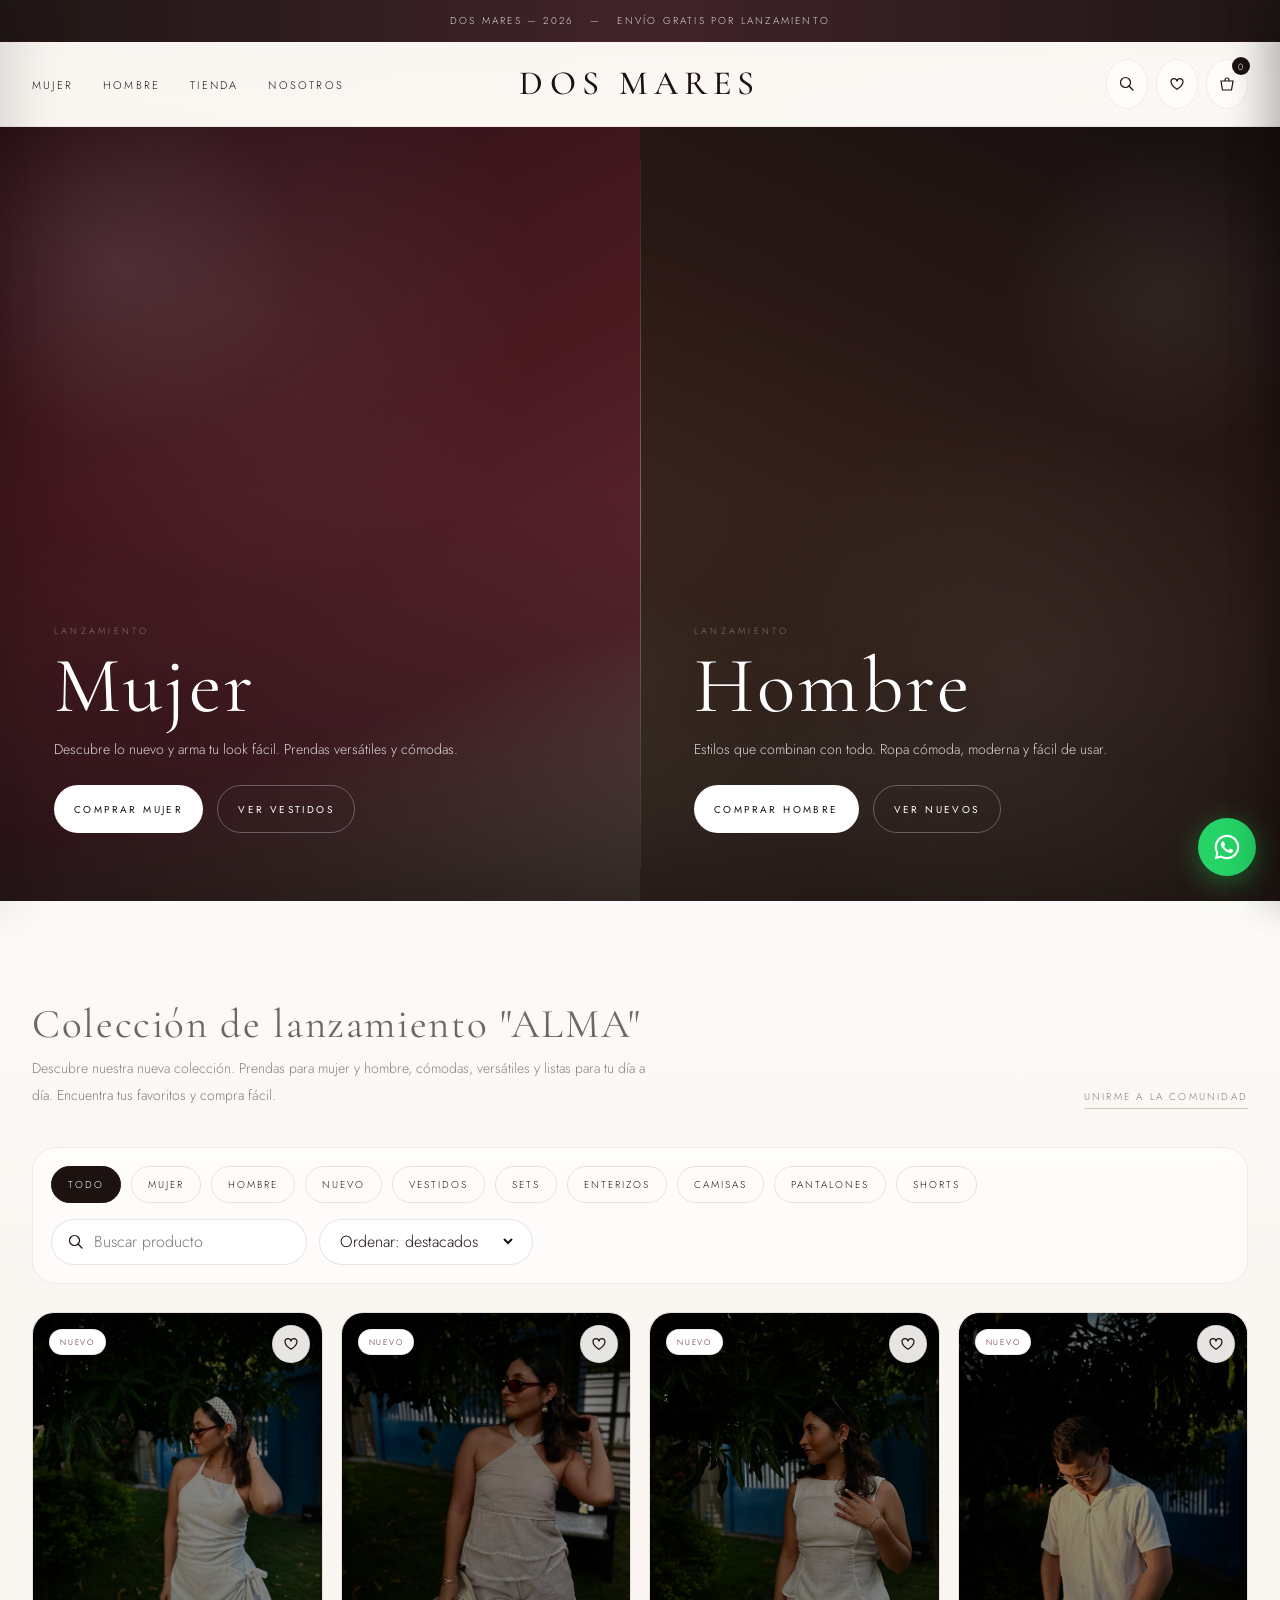
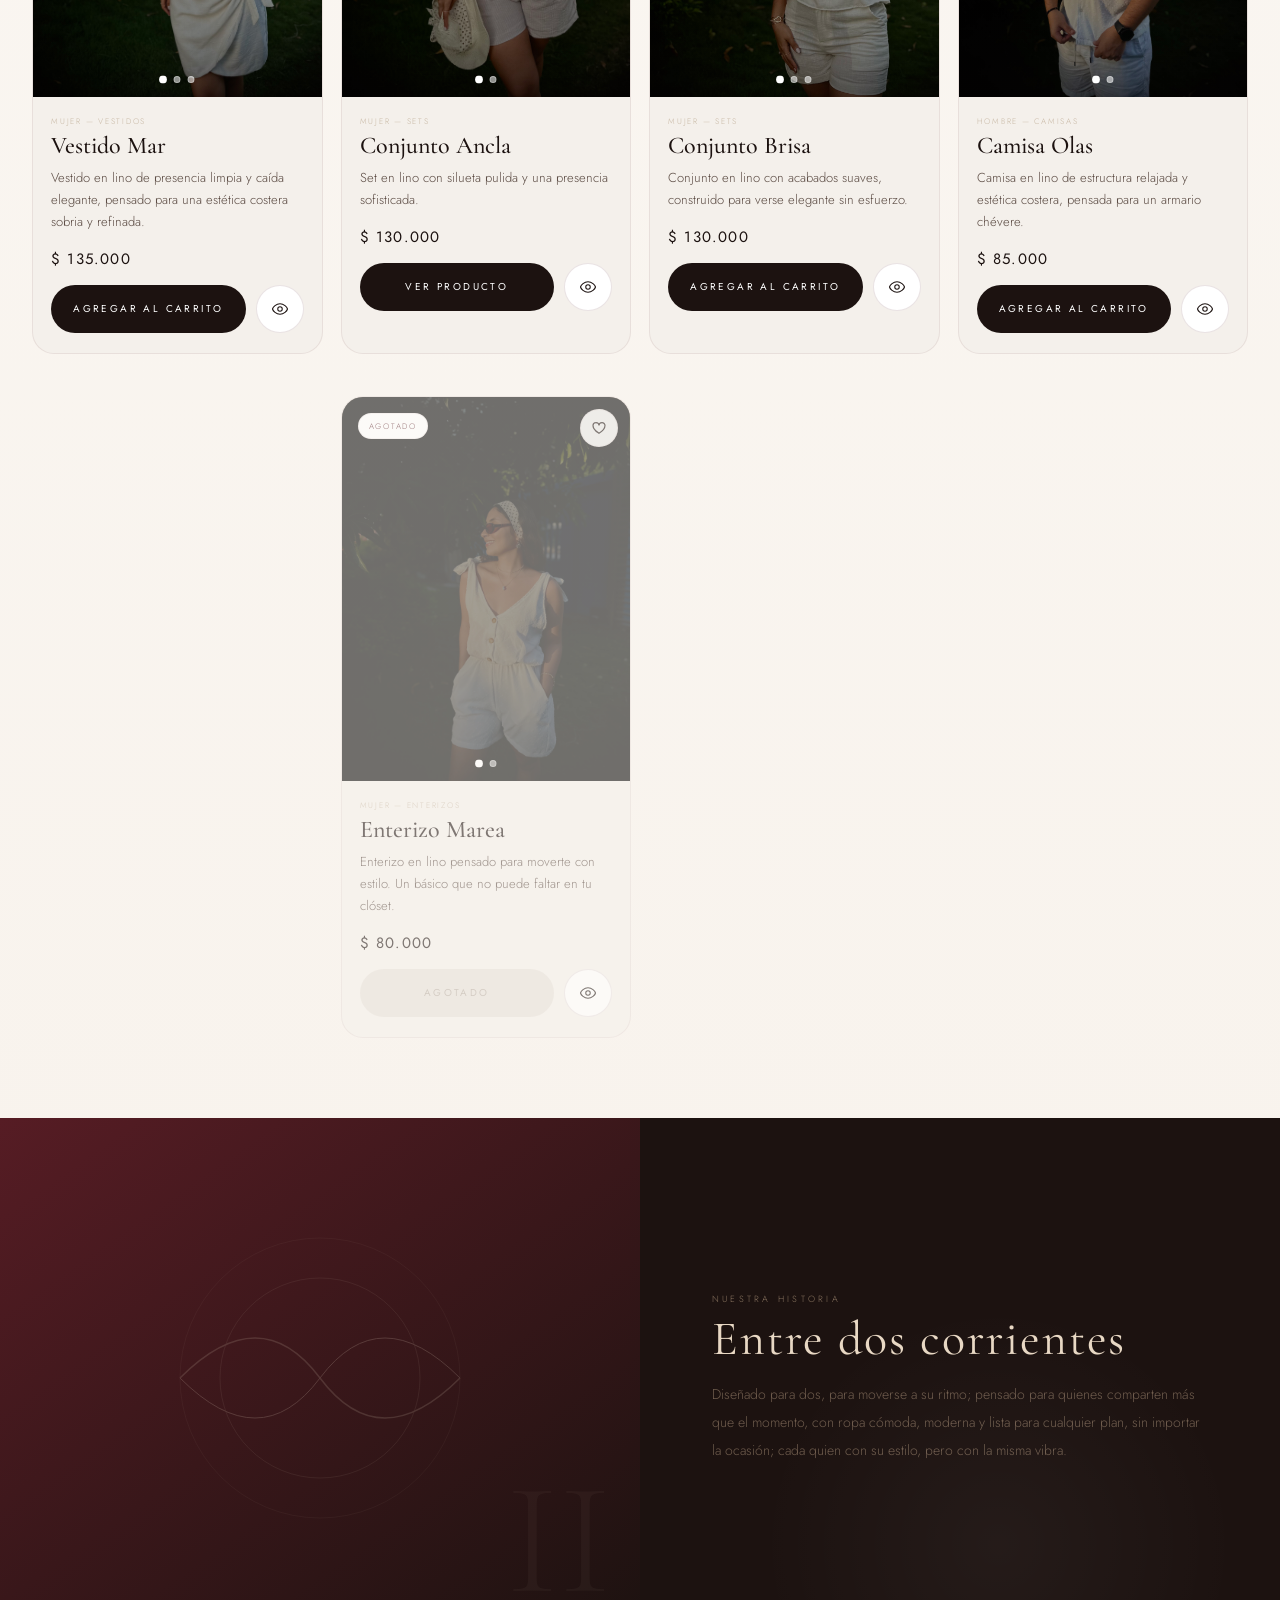
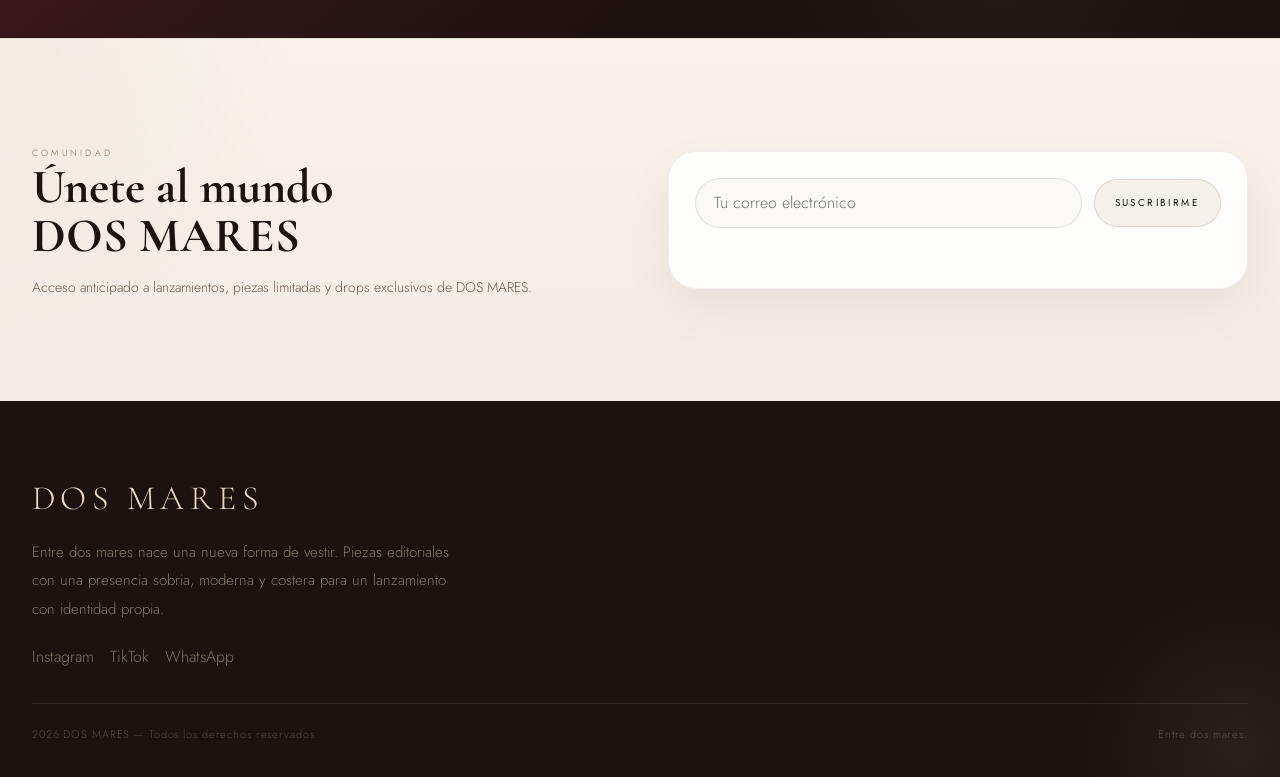
==== commit 2673460a: "Update index.html" ====
--- a/index.html
+++ b/index.html
@@ -1,471 +1,412 @@
-<!DOCTYPE html>
-<html lang="es">
-<head>
-  <meta charset="UTF-8" />
-  <meta name="viewport" content="width=device-width, initial-scale=1.0" />
-  <title>DOS MARES — Tienda</title>
-  <meta name="description" content="Tienda oficial de DOS MARES. Moda premium para mujer y hombre." />
-
-  <link rel="icon" href="assets/icons/LOGO-VINOTINTO.ico" type="image/x-icon">
-  <link rel="shortcut icon" href="assets/icons/LOGO-VINOTINTO.ico" type="image/x-icon">
-  <link rel="preconnect" href="https://fonts.googleapis.com">
-  <link rel="preconnect" href="https://fonts.gstatic.com" crossorigin>
-  <link href="https://fonts.googleapis.com/css2?family=Cormorant+Garamond:ital,wght@0,300;0,400;0,500;0,600;1,300;1,400&family=Jost:wght@200;300;400;500&display=swap" rel="stylesheet">
-
-  <link rel="stylesheet" href="css/base.css" />
-  <link rel="stylesheet" href="css/layout.css" />
-  <link rel="stylesheet" href="css/components.css" />
-  <link rel="stylesheet" href="css/tienda.css" />
-
-  <style>
-    .site-footer-minimal{
-      background:var(--dark);
-      color:var(--cream);
-      padding:72px 0 34px;
-      position:relative;
-      overflow:hidden;
-    }
-
-    .site-footer-minimal::before{
-      content:"";
-      position:absolute;
-      inset:auto -10% -140px auto;
-      width:340px;
-      height:340px;
-      border-radius:50%;
-      background:radial-gradient(circle, rgba(199,183,163,.08) 0%, rgba(199,183,163,0) 70%);
-      pointer-events:none;
-    }
-
-    .site-footer-minimal .footer-minimal-inner{
-      position:relative;
-      padding-bottom:34px;
-      border-bottom:1px solid rgba(199,183,163,.12);
-      margin-bottom:22px;
-    }
-
-    .site-footer-minimal .footer-brand-title{
-      font-family:"Cormorant Garamond",serif;
-      font-size:34px;
-      letter-spacing:.16em;
-      margin-bottom:14px;
-    }
-
-    .site-footer-minimal .footer-copy{
-      font-size:15px;
-      line-height:1.9;
-      color:rgba(199,183,163,.62);
-      max-width:420px;
-      margin-bottom:22px;
-    }
-
-    .site-footer-minimal .footer-socials{
-      display:flex;
-      gap:16px;
-      flex-wrap:wrap;
-    }
-
-    .site-footer-minimal .footer-socials a{
-      text-decoration:none;
-      color:rgba(199,183,163,.58);
-      transition:color .2s ease, transform .2s ease;
-    }
-
-    .site-footer-minimal .footer-socials a:hover{
-      color:var(--cream);
-      transform:translateY(-1px);
-    }
-
-    .site-footer-minimal .footer-bottom{
-      display:flex;
-      justify-content:space-between;
-      gap:20px;
-      flex-wrap:wrap;
-      color:rgba(199,183,163,.34);
-      font-size:11px;
-      letter-spacing:.08em;
-      position:relative;
-    }
-
-    @media (max-width: 600px){
-      .site-footer-minimal{
-        padding:54px 0 28px;
-      }
-
-      .site-footer-minimal .footer-brand-title{
-        font-size:30px;
-      }
-
-      .site-footer-minimal .footer-bottom{
-        font-size:10px;
-      }
-    }
-  </style>
-</head>
-<body>
-  <div class="announcement-bar">
-    <div class="announcement-inner">
-      <span>DOS MARES — 2026</span>
-      <span>—</span>
-      <span>Envío gratis por lanzamiento</span>
-    </div>
-  </div>
-
-  <header class="site-header">
-    <div class="container">
-      <div class="header-inner">
-        <button class="mobile-toggle" id="mobileToggle" aria-label="Abrir menú">
-          <svg width="18" height="18" viewBox="0 0 24 24" fill="none" aria-hidden="true">
-            <path d="M4 7h16M4 12h16M4 17h16" stroke="currentColor" stroke-width="1.6" stroke-linecap="round"/>
-          </svg>
-        </button>
-
-        
-
-          <div class="nav-item"><a class="nav-link" href="#catalogo">Tienda</a></div>
-          <div class="nav-item"><a class="nav-link" href="#historia">Nosotros</a></div>
-        </nav>
-
-        <div class="site-logo is-text">
-          <a href="#top" aria-label="Ir al inicio">DOS MARES</a>
-        </div>
-
-        <div class="nav-right">
-          <label class="nav-icon-btn" aria-label="Buscar productos" for="searchInput" title="Buscar productos">
-            <svg width="16" height="16" viewBox="0 0 16 16" fill="none" aria-hidden="true">
-              <circle cx="6.5" cy="6.5" r="5" stroke="currentColor" stroke-width="1.2"/>
-              <path d="M10 10l4 4" stroke="currentColor" stroke-width="1.2" stroke-linecap="round"/>
-            </svg>
-          </label>
-
-          <button class="nav-icon-btn" type="button" id="wishlistToggle" aria-label="Ver favoritos" title="Ver favoritos">
-            <svg width="16" height="16" viewBox="0 0 16 16" fill="none" aria-hidden="true">
-              <path d="M8 13.2S2 9.7 2 5.6a3 3 0 016 0 3 3 0 016 0C14 9.7 8 13.2 8 13.2z" stroke="currentColor" stroke-width="1.2"/>
-            </svg>
-          </button>
-
-          <button class="nav-icon-btn" type="button" id="cartToggle" aria-label="Abrir carrito" title="Abrir carrito">
-            <svg width="16" height="16" viewBox="0 0 16 16" fill="none" aria-hidden="true">
-              <path d="M2 5h12l-1.5 9H3.5L2 5Z" stroke="currentColor" stroke-width="1.2"/>
-              <path d="M6 5V4a2 2 0 014 0v1" stroke="currentColor" stroke-width="1.2"/>
-            </svg>
-            <span class="bag-count" id="bagCount">0</span>
-          </button>
-        </div>
-      </div>
-
-      <div class="mega-menu-layer">
-        <div class="mega-menu" id="menuWomen">
-          <div class="mega-col">
-            <p class="mega-col-title">Categorías</p>
-            <ul class="mega-links">
-              <li><a href="#catalogo" data-filter-link="vestidos">Vestidos</a></li>
-              <li><a href="#catalogo" data-filter-link="sets">Sets</a></li>
-              <li><a href="#catalogo" data-filter-link="enterizos">Enterizos</a></li>
-              <li><a href="#catalogo" data-filter-link="shorts">Shorts</a></li>
-            </ul>
-          </div>
-
-          <div class="mega-col">
-            <p class="mega-col-title">Colección</p>
-            <ul class="mega-links">
-              <li><a href="#catalogo" data-filter-link="nuevo">Lanzamiento</a></li>
-              <li><a href="#catalogo" data-filter-link="women">Ver todo Mujer</a></li>
-              <li><a href="#historia">Historia</a></li>
-              <li><a href="#newsletter">Comunidad</a></li>
-            </ul>
-          </div>
-
-          <div class="mega-feature">
-            <div class="mega-feature-label">
-              <p>Colección</p>
-              <strong>ALMA</strong>
-            </div>
-          </div>
-        </div>
-
-        <div class="mega-menu" id="menuMen">
-          <div class="mega-col">
-            <p class="mega-col-title">Categorías</p>
-            <ul class="mega-links">
-              <li><a href="#catalogo" data-filter-link="camisas">Camisas</a></li>
-              <li><a href="#catalogo" data-filter-link="shorts">Shorts</a></li>
-              <li><a href="#catalogo" data-filter-link="pantalones">Pantalones</a></li>
-              <li><a href="#catalogo" data-filter-link="men">Ver hombre</a></li>
-            </ul>
-          </div>
-
-          <div class="mega-col">
-            <p class="mega-col-title">Colección</p>
-            <ul class="mega-links">
-              <li><a href="#catalogo" data-filter-link="nuevo">Lanzamiento</a></li>
-              <li><a href="#catalogo" data-filter-link="men">Selección Hombre</a></li>
-              <li><a href="#historia">Historia</a></li>
-              <li><a href="#newsletter">Comunidad</a></li>
-            </ul>
-          </div>
-
-          <div class="mega-feature man">
-            <div class="mega-feature-label">
-              <p>Colección</p>
-              <strong>ALMA</strong>
-            </div>
-          </div>
-        </div>
-      </div>
-    </div>
-  </header>
-
-  <aside class="mobile-overlay" id="mobileOverlay"></aside>
-
-  <aside class="mobile-nav" id="mobileNav" aria-hidden="true">
-    <div class="mobile-nav-head">
-      <div class="mobile-brand">DOS MARES</div>
-      <button class="close-btn" id="mobileClose" type="button" aria-label="Cerrar menú">✕</button>
-    </div>
-
-    <div class="mobile-nav-body">
-      <div class="mobile-block">
-        <p class="mobile-block-title">Explorar</p>
-        <ul class="mobile-links">
-          <li><a href="#catalogo" data-mobile-filter="all">Todo</a></li>
-          <li><a href="#catalogo" data-mobile-filter="women">Mujer</a></li>
-          <li><a href="#catalogo" data-mobile-filter="men">Hombre</a></li>
-          <li><a href="#catalogo" data-mobile-filter="nuevo">Lanzamiento</a></li>
-        </ul>
-      </div>
-
-      <div class="mobile-block">
-        <p class="mobile-block-title">Mujer</p>
-        <ul class="mobile-links">
-          <li><a href="#catalogo" data-mobile-filter="vestidos">Vestidos</a></li>
-          <li><a href="#catalogo" data-mobile-filter="sets">Sets</a></li>
-          <li><a href="#catalogo" data-mobile-filter="enterizos">Enterizos</a></li>
-          <li><a href="#catalogo" data-mobile-filter="shorts">Shorts</a></li>
-        </ul>
-      </div>
-
-      <div class="mobile-block">
-        <p class="mobile-block-title">Hombre</p>
-        <ul class="mobile-links">
-          <li><a href="#catalogo" data-mobile-filter="camisas">Camisas</a></li>
-          <li><a href="#catalogo" data-mobile-filter="shorts">Shorts</a></li>
-          <li><a href="#catalogo" data-mobile-filter="pantalones">Pantalones</a></li>
-        </ul>
-      </div>
-
-      <div class="mobile-block">
-        <p class="mobile-block-title">Marca</p>
-        <ul class="mobile-links">
-          <li><a href="#historia">Nuestra historia</a></li>
-          <li><a href="#newsletter">Comunidad</a></li>
-        </ul>
-      </div>
-
-      <div class="mobile-actions">
-        <button class="btn btn-soft" type="button" id="mobileCartBtn">Carrito</button>
-        <button class="btn btn-soft" type="button" id="mobileWishlistBtn">Favoritos</button>
-      </div>
-    </div>
-  </aside>
-
-  <main id="top">
-    <section class="hero">
-      <div class="hero-divider"></div>
-
-      <article class="hero-panel hero-women">
-        <div class="hero-content">
-          <p class="eyebrow">Lanzamiento</p>
-          <h1 class="hero-title">Mujer</h1>
-          <p class="hero-copy">
-            Descubre lo nuevo y arma tu look fácil.
-            Prendas versátiles y cómodas.
-          </p>
-          <div class="hero-actions">
-            <a class="btn btn-primary" href="#catalogo" data-filter-link="women">Comprar mujer</a>
-            <a class="btn btn-ghost" href="#catalogo" data-filter-link="vestidos">Ver vestidos</a>
-          </div>
-        </div>
-      </article>
-
-      <article class="hero-panel hero-men">
-        <div class="hero-content">
-          <p class="eyebrow">Lanzamiento</p>
-          <h2 class="hero-title">Hombre</h2>
-          <p class="hero-copy">
-            Estilos que combinan con todo.
-            Ropa cómoda, moderna y fácil de usar.
-          </p>
-          <div class="hero-actions">
-            <a class="btn btn-primary" href="#catalogo" data-filter-link="men">Comprar hombre</a>
-            <a class="btn btn-ghost" href="#catalogo" data-filter-link="nuevo">Ver nuevos</a>
-          </div>
-        </div>
-      </article>
-    </section>
-
-    <section class="section" id="catalogo">
-      <div class="container">
-        <div class="section-header reveal">
-          <div>
-            <h2 class="section-title">Colección de lanzamiento "ALMA"</h2>
-            <p class="section-copy">
-              Descubre nuestra nueva colección.
-              Prendas para mujer y hombre, cómodas, versátiles y listas para tu día a día.
-              Encuentra tus favoritos y compra fácil.
-            </p>
-          </div>
-          <a class="link-underline" href="#newsletter">Unirme a la comunidad</a>
-        </div>
-
-        <div class="toolbar reveal d1">
-          <div class="chips" id="filterChips"></div>
-
-          <div class="toolbar-right">
-            <div class="search-box" aria-label="Buscar productos">
-              <svg width="16" height="16" viewBox="0 0 16 16" fill="none" aria-hidden="true">
-                <circle cx="6.5" cy="6.5" r="5" stroke="currentColor" stroke-width="1.2"/>
-                <path d="M10 10l4 4" stroke="currentColor" stroke-width="1.2" stroke-linecap="round"/>
-              </svg>
-              <input id="searchInput" type="search" placeholder="Buscar producto" autocomplete="off" />
-            </div>
-
-            <div class="select-box">
-              <label class="sr-only" for="sortSelect">Ordenar productos</label>
-              <select id="sortSelect">
-                <option value="featured">Ordenar: destacados</option>
-                <option value="price-asc">Precio: menor a mayor</option>
-                <option value="price-desc">Precio: mayor a menor</option>
-                <option value="name-asc">Nombre: A-Z</option>
-              </select>
-            </div>
-          </div>
-        </div>
-
-        <div class="product-grid" id="productGrid"></div>
-      </div>
-    </section>
-
-    <section class="story-band" id="historia">
-      <div class="story-vis reveal">
-        <svg width="360" height="360" viewBox="0 0 360 360" fill="none" aria-hidden="true">
-          <path d="M40,180 Q120,100 180,180 Q240,260 320,180" stroke="#c7b7a3" stroke-width="1.5" fill="none"/>
-          <path d="M40,180 Q120,260 180,180 Q240,100 320,180" stroke="#e8d8c4" stroke-width="1" fill="none"/>
-          <circle cx="180" cy="180" r="100" stroke="#c7b7a3" stroke-width="0.5" fill="none"/>
-          <circle cx="180" cy="180" r="140" stroke="#c7b7a3" stroke-width="0.3" fill="none"/>
-        </svg>
-        <div class="story-num">II</div>
-      </div>
-
-      <div class="story-copy reveal d1">
-        <p class="eyebrow">Nuestra historia</p>
-        <h2 class="story-title">Entre dos corrientes</h2>
-        <p class="story-text">
-          Diseñado para dos, para moverse a su ritmo; pensado para quienes comparten más que el momento, con ropa cómoda, moderna y lista para cualquier plan, sin importar la ocasión; cada quien con su estilo, pero con la misma vibra.
-        </p>
-      </div>
-    </section>
-
-    <section class="newsletter" id="newsletter">
-      <div class="container">
-        <div class="newsletter-grid">
-          <div class="reveal">
-            <p class="eyebrow">Comunidad</p>
-            <h2 class="newsletter-title">Únete al mundo<br>DOS MARES</h2>
-            <p class="newsletter-copy">
-              Acceso anticipado a lanzamientos, piezas limitadas y drops exclusivos de DOS MARES.
-            </p>
-          </div>
-
-          <div class="newsletter-form reveal d1">
-            <form id="newsletterForm" novalidate>
-              <div class="form-row">
-                <label class="sr-only" for="newsletterEmail">Correo electrónico</label>
-                <input class="field" id="newsletterEmail" type="email" placeholder="Tu correo electrónico" autocomplete="email" required />
-                <button class="btn btn-soft" type="submit">Suscribirme</button>
-              </div>
-              <p class="form-feedback" id="newsletterFeedback"></p>
-            </form>
-          </div>
-        </div>
-      </div>
-    </section>
-  </main>
-
-  <footer class="site-footer-minimal">
-    <div class="container">
-      <div class="footer-minimal-inner">
-        <div class="footer-brand-title">DOS MARES</div>
-        <p class="footer-copy">
-          Entre dos mares nace una nueva forma de vestir. Piezas editoriales con una presencia sobria, moderna y costera para un lanzamiento con identidad propia.
-        </p>
-        <div class="footer-socials">
-          <a href="https://www.instagram.com/dosmares_col?igsh=MTIxM2owZjd5ZzVheg%3D%3D&utm_source=qr" target="_blank" rel="noopener">Instagram</a>
-          <a href="https://www.tiktok.com/@dosmares_col?_r=1&_t=ZS-95GQg1r3Trp" target="_blank" rel="noopener">TikTok</a>
-          <a href="https://wa.me/573226486408" target="_blank" rel="noopener">WhatsApp</a>
-        </div>
-      </div>
-
-      <div class="footer-bottom">
-        <p>2026 DOS MARES — Todos los derechos reservados</p>
-        <p>Entre dos mares.</p>
-      </div>
-    </div>
-  </footer>
-
-  <aside class="drawer-overlay" id="drawerOverlay"></aside>
-  <aside class="cart-drawer" id="cartDrawer" aria-hidden="true">
-    <div class="drawer-head">
-      <div>
-        <p class="eyebrow">Compra</p>
-        <h2 class="drawer-title">Carrito</h2>
-      </div>
-      <button class="close-btn" id="cartClose" type="button" aria-label="Cerrar carrito">✕</button>
-    </div>
-
-    <div class="drawer-body" id="cartBody"></div>
-
-    <div class="drawer-foot">
-      <div class="checkout-box">
-        <h3 class="checkout-title">Resumen</h3>
-        <div class="checkout-line"><span>Subtotal</span><strong id="subtotalValue">$ 0</strong></div>
-        <div class="checkout-line"><span>Envío</span><span id="shippingValue">Calculado al finalizar</span></div>
-        <div class="checkout-line total"><span>Total</span><strong id="totalValue">$ 0</strong></div>
-
-        <div class="checkout-actions">
-          <button class="btn btn-soft" type="button" id="clearCartBtn">Vaciar carrito</button>
-          <button class="btn btn-add" type="button" id="checkoutBtn">Finalizar por WhatsApp</button>
-        </div>
-      </div>
-    </div>
-  </aside>
-
-  <aside class="quick-overlay" id="quickOverlay"></aside>
-  <aside class="quick-view" id="quickView" aria-hidden="true">
-    <div class="quick-head">
-      <div>
-        <p class="eyebrow">Detalle rápido</p>
-        <h2 class="quick-title">Producto</h2>
-      </div>
-      <button class="close-btn" id="quickClose" type="button" aria-label="Cerrar detalle">✕</button>
-    </div>
-
-    <div class="quick-body" id="quickBody"></div>
-  </aside>
-
-  <a href="https://wa.me/573226486408" target="_blank" rel="noopener" class="whatsapp-btn" aria-label="Escríbenos por WhatsApp">
-    <svg viewBox="0 0 32 32" aria-hidden="true">
-      <path d="M16 2C8.268 2 2 8.268 2 16c0 2.46.664 4.763 1.822 6.74L2 30l7.494-1.786A13.926 13.926 0 0016 30c7.732 0 14-6.268 14-14S23.732 2 16 2zm0 25.5c-2.23 0-4.32-.6-6.12-1.64l-.44-.26-4.45 1.06 1.1-4.32-.28-.46A11.44 11.44 0 014.5 16C4.5 9.648 9.648 4.5 16 4.5S27.5 9.648 27.5 16 22.352 27.5 16 27.5zm6.28-8.52c-.34-.17-2.02-1-2.34-1.11-.32-.11-.55-.17-.78.17-.23.34-.9 1.11-1.1 1.34-.2.23-.4.26-.74.09-.34-.17-1.43-.53-2.72-1.68-1.01-.9-1.69-2.01-1.89-2.35-.2-.34-.02-.52.15-.69.15-.15.34-.4.51-.6.17-.2.23-.34.34-.57.11-.23.06-.43-.03-.6-.09-.17-.78-1.88-1.07-2.57-.28-.68-.57-.58-.78-.59-.2-.01-.43-.01-.66-.01-.23 0-.6.09-.91.43-.32.34-1.2 1.17-1.2 2.86 0 1.69 1.23 3.32 1.4 3.55.17.23 2.42 3.7 5.87 5.19.82.35 1.46.56 1.96.72.82.26 1.57.22 2.16.13.66-.1 2.02-.83 2.31-1.62.28-.8.28-1.48.2-1.62-.08-.14-.3-.23-.64-.4z"/>
-    </svg>
-  </a>
-
-  <div class="toast-wrap" id="toastWrap" aria-live="polite" aria-atomic="true"></div>
-
-  <script src="js/utils.js"></script>
-  <script src="js/data.js"></script>
-  <script src="js/cart.js"></script>
-  <script src="js/wishlist.js"></script>
-  <script src="js/ui.js"></script>
-  <script src="js/tienda.js"></script>
-</body>
-</html>
+<!DOCTYPE html>
+<html lang="es">
+<head>
+  <meta charset="UTF-8" />
+  <meta name="viewport" content="width=device-width, initial-scale=1.0" />
+  <title>DOS MARES — Tienda</title>
+  <meta name="description" content="Tienda oficial de DOS MARES. Moda premium para mujer y hombre." />
+
+  <link rel="icon" href="assets/icons/LOGO-VINOTINTO.ico" type="image/x-icon">
+  <link rel="shortcut icon" href="assets/icons/LOGO-VINOTINTO.ico" type="image/x-icon">
+  <link rel="preconnect" href="https://fonts.googleapis.com">
+  <link rel="preconnect" href="https://fonts.gstatic.com" crossorigin>
+  <link href="https://fonts.googleapis.com/css2?family=Cormorant+Garamond:ital,wght@0,300;0,400;0,500;0,600;1,300;1,400&family=Jost:wght@200;300;400;500&display=swap" rel="stylesheet">
+
+  <link rel="stylesheet" href="css/base.css" />
+  <link rel="stylesheet" href="css/layout.css" />
+  <link rel="stylesheet" href="css/components.css" />
+  <link rel="stylesheet" href="css/tienda.css" />
+
+  <style>
+    .site-footer-minimal{
+      background:var(--dark);
+      color:var(--cream);
+      padding:72px 0 34px;
+      position:relative;
+      overflow:hidden;
+    }
+
+    .site-footer-minimal::before{
+      content:"";
+      position:absolute;
+      inset:auto -10% -140px auto;
+      width:340px;
+      height:340px;
+      border-radius:50%;
+      background:radial-gradient(circle, rgba(199,183,163,.08) 0%, rgba(199,183,163,0) 70%);
+      pointer-events:none;
+    }
+
+    .site-footer-minimal .footer-minimal-inner{
+      position:relative;
+      padding-bottom:34px;
+      border-bottom:1px solid rgba(199,183,163,.12);
+      margin-bottom:22px;
+    }
+
+    .site-footer-minimal .footer-brand-title{
+      font-family:"Cormorant Garamond",serif;
+      font-size:34px;
+      letter-spacing:.16em;
+      margin-bottom:14px;
+    }
+
+    .site-footer-minimal .footer-copy{
+      font-size:15px;
+      line-height:1.9;
+      color:rgba(199,183,163,.62);
+      max-width:420px;
+      margin-bottom:22px;
+    }
+
+    .site-footer-minimal .footer-socials{
+      display:flex;
+      gap:16px;
+      flex-wrap:wrap;
+    }
+
+    .site-footer-minimal .footer-socials a{
+      text-decoration:none;
+      color:rgba(199,183,163,.58);
+      transition:color .2s ease, transform .2s ease;
+    }
+
+    .site-footer-minimal .footer-socials a:hover{
+      color:var(--cream);
+      transform:translateY(-1px);
+    }
+
+    .site-footer-minimal .footer-bottom{
+      display:flex;
+      justify-content:space-between;
+      gap:20px;
+      flex-wrap:wrap;
+      color:rgba(199,183,163,.34);
+      font-size:11px;
+      letter-spacing:.08em;
+      position:relative;
+    }
+
+    @media (max-width: 600px){
+      .site-footer-minimal{
+        padding:54px 0 28px;
+      }
+
+      .site-footer-minimal .footer-brand-title{
+        font-size:30px;
+      }
+
+      .site-footer-minimal .footer-bottom{
+        font-size:10px;
+      }
+    }
+  </style>
+</head>
+<body>
+  <div class="announcement-bar">
+    <div class="announcement-inner">
+      <span>DOS MARES — 2026</span>
+      <span>—</span>
+      <span>Envío gratis por lanzamiento</span>
+    </div>
+  </div>
+
+  <header class="site-header">
+    <div class="container">
+      <div class="header-inner">
+        <button class="mobile-toggle" id="mobileToggle" aria-label="Abrir menú">
+          <svg width="18" height="18" viewBox="0 0 24 24" fill="none" aria-hidden="true">
+            <path d="M4 7h16M4 12h16M4 17h16" stroke="currentColor" stroke-width="1.6" stroke-linecap="round"/>
+          </svg>
+        </button>
+
+        <nav class="nav-left" aria-label="Navegación principal">
+          <div class="nav-item"><a class="nav-link" href="#catalogo" data-filter-link="women">Mujer</a></div>
+          <div class="nav-item"><a class="nav-link" href="#catalogo" data-filter-link="men">Hombre</a></div>
+          <div class="nav-item"><a class="nav-link" href="#catalogo">Tienda</a></div>
+          <div class="nav-item"><a class="nav-link" href="#historia">Nosotros</a></div>
+        </nav>
+
+        <div class="site-logo is-text">
+          <a href="#top" aria-label="Ir al inicio">DOS MARES</a>
+        </div>
+
+        <div class="nav-right">
+          <label class="nav-icon-btn" aria-label="Buscar productos" for="searchInput" title="Buscar productos">
+            <svg width="16" height="16" viewBox="0 0 16 16" fill="none" aria-hidden="true">
+              <circle cx="6.5" cy="6.5" r="5" stroke="currentColor" stroke-width="1.2"/>
+              <path d="M10 10l4 4" stroke="currentColor" stroke-width="1.2" stroke-linecap="round"/>
+            </svg>
+          </label>
+
+          <button class="nav-icon-btn" type="button" id="wishlistToggle" aria-label="Ver favoritos" title="Ver favoritos">
+            <svg width="16" height="16" viewBox="0 0 16 16" fill="none" aria-hidden="true">
+              <path d="M8 13.2S2 9.7 2 5.6a3 3 0 016 0 3 3 0 016 0C14 9.7 8 13.2 8 13.2z" stroke="currentColor" stroke-width="1.2"/>
+            </svg>
+          </button>
+
+          <button class="nav-icon-btn" type="button" id="cartToggle" aria-label="Abrir carrito" title="Abrir carrito">
+            <svg width="16" height="16" viewBox="0 0 16 16" fill="none" aria-hidden="true">
+              <path d="M2 5h12l-1.5 9H3.5L2 5Z" stroke="currentColor" stroke-width="1.2"/>
+              <path d="M6 5V4a2 2 0 014 0v1" stroke="currentColor" stroke-width="1.2"/>
+            </svg>
+            <span class="bag-count" id="bagCount">0</span>
+          </button>
+        </div>
+      </div>
+    </div>
+  </header>
+
+  <aside class="mobile-overlay" id="mobileOverlay"></aside>
+
+  <aside class="mobile-nav" id="mobileNav" aria-hidden="true">
+    <div class="mobile-nav-head">
+      <div class="mobile-brand">DOS MARES</div>
+      <button class="close-btn" id="mobileClose" type="button" aria-label="Cerrar menú">✕</button>
+    </div>
+
+    <div class="mobile-nav-body">
+      <div class="mobile-block">
+        <p class="mobile-block-title">Explorar</p>
+        <ul class="mobile-links">
+          <li><a href="#catalogo" data-mobile-filter="all">Todo</a></li>
+          <li><a href="#catalogo" data-mobile-filter="women">Mujer</a></li>
+          <li><a href="#catalogo" data-mobile-filter="men">Hombre</a></li>
+          <li><a href="#catalogo" data-mobile-filter="nuevo">Lanzamiento</a></li>
+        </ul>
+      </div>
+
+      <div class="mobile-block">
+        <p class="mobile-block-title">Mujer</p>
+        <ul class="mobile-links">
+          <li><a href="#catalogo" data-mobile-filter="vestidos">Vestidos</a></li>
+          <li><a href="#catalogo" data-mobile-filter="sets">Sets</a></li>
+          <li><a href="#catalogo" data-mobile-filter="enterizos">Enterizos</a></li>
+          <li><a href="#catalogo" data-mobile-filter="shorts">Shorts</a></li>
+        </ul>
+      </div>
+
+      <div class="mobile-block">
+        <p class="mobile-block-title">Hombre</p>
+        <ul class="mobile-links">
+          <li><a href="#catalogo" data-mobile-filter="camisas">Camisas</a></li>
+          <li><a href="#catalogo" data-mobile-filter="shorts">Shorts</a></li>
+          <li><a href="#catalogo" data-mobile-filter="pantalones">Pantalones</a></li>
+        </ul>
+      </div>
+
+      <div class="mobile-block">
+        <p class="mobile-block-title">Marca</p>
+        <ul class="mobile-links">
+          <li><a href="#historia">Nuestra historia</a></li>
+          <li><a href="#newsletter">Comunidad</a></li>
+        </ul>
+      </div>
+
+      <div class="mobile-actions">
+        <button class="btn btn-soft" type="button" id="mobileCartBtn">Carrito</button>
+        <button class="btn btn-soft" type="button" id="mobileWishlistBtn">Favoritos</button>
+      </div>
+    </div>
+  </aside>
+
+  <main id="top">
+    <section class="hero">
+      <div class="hero-divider"></div>
+
+      <article class="hero-panel hero-women">
+        <div class="hero-content">
+          <p class="eyebrow">Lanzamiento</p>
+          <h1 class="hero-title">Mujer</h1>
+          <p class="hero-copy">
+            Descubre lo nuevo y arma tu look fácil.
+            Prendas versátiles y cómodas.
+          </p>
+          <div class="hero-actions">
+            <a class="btn btn-primary" href="#catalogo" data-filter-link="women">Comprar mujer</a>
+            <a class="btn btn-ghost" href="#catalogo" data-filter-link="vestidos">Ver vestidos</a>
+          </div>
+        </div>
+      </article>
+
+      <article class="hero-panel hero-men">
+        <div class="hero-content">
+          <p class="eyebrow">Lanzamiento</p>
+          <h2 class="hero-title">Hombre</h2>
+          <p class="hero-copy">
+            Estilos que combinan con todo.
+            Ropa cómoda, moderna y fácil de usar.
+          </p>
+          <div class="hero-actions">
+            <a class="btn btn-primary" href="#catalogo" data-filter-link="men">Comprar hombre</a>
+            <a class="btn btn-ghost" href="#catalogo" data-filter-link="nuevo">Ver nuevos</a>
+          </div>
+        </div>
+      </article>
+    </section>
+
+    <section class="section" id="catalogo">
+      <div class="container">
+        <div class="section-header reveal">
+          <div>
+            <h2 class="section-title">Colección de lanzamiento "ALMA"</h2>
+            <p class="section-copy">
+              Descubre nuestra nueva colección.
+              Prendas para mujer y hombre, cómodas, versátiles y listas para tu día a día.
+              Encuentra tus favoritos y compra fácil.
+            </p>
+          </div>
+          <a class="link-underline" href="#newsletter">Unirme a la comunidad</a>
+        </div>
+
+        <div class="toolbar reveal d1">
+          <div class="chips" id="filterChips"></div>
+
+          <div class="toolbar-right">
+            <div class="search-box" aria-label="Buscar productos">
+              <svg width="16" height="16" viewBox="0 0 16 16" fill="none" aria-hidden="true">
+                <circle cx="6.5" cy="6.5" r="5" stroke="currentColor" stroke-width="1.2"/>
+                <path d="M10 10l4 4" stroke="currentColor" stroke-width="1.2" stroke-linecap="round"/>
+              </svg>
+              <input id="searchInput" type="search" placeholder="Buscar producto" autocomplete="off" />
+            </div>
+
+            <div class="select-box">
+              <label class="sr-only" for="sortSelect">Ordenar productos</label>
+              <select id="sortSelect">
+                <option value="featured">Ordenar: destacados</option>
+                <option value="price-asc">Precio: menor a mayor</option>
+                <option value="price-desc">Precio: mayor a menor</option>
+                <option value="name-asc">Nombre: A-Z</option>
+              </select>
+            </div>
+          </div>
+        </div>
+
+        <div class="product-grid" id="productGrid"></div>
+      </div>
+    </section>
+
+    <section class="story-band" id="historia">
+      <div class="story-vis reveal">
+        <svg width="360" height="360" viewBox="0 0 360 360" fill="none" aria-hidden="true">
+          <path d="M40,180 Q120,100 180,180 Q240,260 320,180" stroke="#c7b7a3" stroke-width="1.5" fill="none"/>
+          <path d="M40,180 Q120,260 180,180 Q240,100 320,180" stroke="#e8d8c4" stroke-width="1" fill="none"/>
+          <circle cx="180" cy="180" r="100" stroke="#c7b7a3" stroke-width="0.5" fill="none"/>
+          <circle cx="180" cy="180" r="140" stroke="#c7b7a3" stroke-width="0.3" fill="none"/>
+        </svg>
+        <div class="story-num">II</div>
+      </div>
+
+      <div class="story-copy reveal d1">
+        <p class="eyebrow">Nuestra historia</p>
+        <h2 class="story-title">Entre dos corrientes</h2>
+        <p class="story-text">
+          Diseñado para dos, para moverse a su ritmo; pensado para quienes comparten más que el momento, con ropa cómoda, moderna y lista para cualquier plan, sin importar la ocasión; cada quien con su estilo, pero con la misma vibra.
+        </p>
+      </div>
+    </section>
+
+    <section class="newsletter" id="newsletter">
+      <div class="container">
+        <div class="newsletter-grid">
+          <div class="reveal">
+            <p class="eyebrow">Comunidad</p>
+            <h2 class="newsletter-title">Únete al mundo<br>DOS MARES</h2>
+            <p class="newsletter-copy">
+              Acceso anticipado a lanzamientos, piezas limitadas y drops exclusivos de DOS MARES.
+            </p>
+          </div>
+
+          <div class="newsletter-form reveal d1">
+            <form id="newsletterForm" novalidate>
+              <div class="form-row">
+                <label class="sr-only" for="newsletterEmail">Correo electrónico</label>
+                <input class="field" id="newsletterEmail" type="email" placeholder="Tu correo electrónico" autocomplete="email" required />
+                <button class="btn btn-soft" type="submit">Suscribirme</button>
+              </div>
+              <p class="form-feedback" id="newsletterFeedback"></p>
+            </form>
+          </div>
+        </div>
+      </div>
+    </section>
+  </main>
+
+  <footer class="site-footer-minimal">
+    <div class="container">
+      <div class="footer-minimal-inner">
+        <div class="footer-brand-title">DOS MARES</div>
+        <p class="footer-copy">
+          Entre dos mares nace una nueva forma de vestir. Piezas editoriales con una presencia sobria, moderna y costera para un lanzamiento con identidad propia.
+        </p>
+        <div class="footer-socials">
+          <a href="https://www.instagram.com/dosmares_col?igsh=MTIxM2owZjd5ZzVheg%3D%3D&utm_source=qr" target="_blank" rel="noopener">Instagram</a>
+          <a href="https://www.tiktok.com/@dosmares_col?_r=1&_t=ZS-95GQg1r3Trp" target="_blank" rel="noopener">TikTok</a>
+          <a href="https://wa.me/573226486408" target="_blank" rel="noopener">WhatsApp</a>
+        </div>
+      </div>
+
+      <div class="footer-bottom">
+        <p>2026 DOS MARES — Todos los derechos reservados</p>
+        <p>Entre dos mares.</p>
+      </div>
+    </div>
+  </footer>
+
+  <aside class="drawer-overlay" id="drawerOverlay"></aside>
+  <aside class="cart-drawer" id="cartDrawer" aria-hidden="true">
+    <div class="drawer-head">
+      <div>
+        <p class="eyebrow">Compra</p>
+        <h2 class="drawer-title">Carrito</h2>
+      </div>
+      <button class="close-btn" id="cartClose" type="button" aria-label="Cerrar carrito">✕</button>
+    </div>
+
+    <div class="drawer-body" id="cartBody"></div>
+
+    <div class="drawer-foot">
+      <div class="checkout-box">
+        <h3 class="checkout-title">Resumen</h3>
+        <div class="checkout-line"><span>Subtotal</span><strong id="subtotalValue">$ 0</strong></div>
+        <div class="checkout-line"><span>Envío</span><span id="shippingValue">Calculado al finalizar</span></div>
+        <div class="checkout-line total"><span>Total</span><strong id="totalValue">$ 0</strong></div>
+
+        <div class="checkout-actions">
+          <button class="btn btn-soft" type="button" id="clearCartBtn">Vaciar carrito</button>
+          <button class="btn btn-add" type="button" id="checkoutBtn">Finalizar por WhatsApp</button>
+        </div>
+      </div>
+    </div>
+  </aside>
+
+  <aside class="quick-overlay" id="quickOverlay"></aside>
+  <aside class="quick-view" id="quickView" aria-hidden="true">
+    <div class="quick-head">
+      <div>
+        <p class="eyebrow">Detalle rápido</p>
+        <h2 class="quick-title">Producto</h2>
+      </div>
+      <button class="close-btn" id="quickClose" type="button" aria-label="Cerrar detalle">✕</button>
+    </div>
+
+    <div class="quick-body" id="quickBody"></div>
+  </aside>
+
+  <a href="https://wa.me/573226486408" target="_blank" rel="noopener" class="whatsapp-btn" aria-label="Escríbenos por WhatsApp">
+    <svg viewBox="0 0 32 32" aria-hidden="true">
+      <path d="M16 2C8.268 2 2 8.268 2 16c0 2.46.664 4.763 1.822 6.74L2 30l7.494-1.786A13.926 13.926 0 0016 30c7.732 0 14-6.268 14-14S23.732 2 16 2zm0 25.5c-2.23 0-4.32-.6-6.12-1.64l-.44-.26-4.45 1.06 1.1-4.32-.28-.46A11.44 11.44 0 014.5 16C4.5 9.648 9.648 4.5 16 4.5S27.5 9.648 27.5 16 22.352 27.5 16 27.5zm6.28-8.52c-.34-.17-2.02-1-2.34-1.11-.32-.11-.55-.17-.78.17-.23.34-.9 1.11-1.1 1.34-.2.23-.4.26-.74.09-.34-.17-1.43-.53-2.72-1.68-1.01-.9-1.69-2.01-1.89-2.35-.2-.34-.02-.52.15-.69.15-.15.34-.4.51-.6.17-.2.23-.34.34-.57.11-.23.06-.43-.03-.6-.09-.17-.78-1.88-1.07-2.57-.28-.68-.57-.58-.78-.59-.2-.01-.43-.01-.66-.01-.23 0-.6.09-.91.43-.32.34-1.2 1.17-1.2 2.86 0 1.69 1.23 3.32 1.4 3.55.17.23 2.42 3.7 5.87 5.19.82.35 1.46.56 1.96.72.82.26 1.57.22 2.16.13.66-.1 2.02-.83 2.31-1.62.28-.8.28-1.48.2-1.62-.08-.14-.3-.23-.64-.4z"/>
+    </svg>
+  </a>
+
+  <div class="toast-wrap" id="toastWrap" aria-live="polite" aria-atomic="true"></div>
+
+  <script src="js/utils.js"></script>
+  <script src="js/data.js"></script>
+  <script src="js/cart.js"></script>
+  <script src="js/wishlist.js"></script>
+  <script src="js/ui.js"></script>
+  <script src="js/tienda.js"></script>
+</body>
+</html>
--- a/css/tienda.css
+++ b/css/tienda.css
@@ -1128,4 +1128,223 @@
   .mobile-actions{
     grid-template-columns:1fr;
   }
-}
+}
+
+@media (max-width: 900px){
+  .header-inner{
+    min-height:88px;
+    grid-template-columns:56px 1fr 56px;
+    gap:0;
+    position:relative;
+    align-items:center;
+  }
+
+  .nav-left{
+    display:none !important;
+  }
+
+  .mobile-toggle{
+    display:inline-flex;
+    justify-self:start;
+    width:48px;
+    height:48px;
+    z-index:3;
+  }
+
+  .site-logo{
+    position:absolute;
+    left:50%;
+    top:50%;
+    transform:translate(-50%, -50%);
+    display:flex;
+    align-items:center;
+    justify-content:center;
+    width:max-content;
+    z-index:2;
+  }
+
+  .site-logo a{
+    font-size:58px;
+    line-height:1;
+    letter-spacing:.12em;
+    white-space:nowrap;
+  }
+
+  .nav-right{
+    justify-self:end;
+    display:flex;
+    align-items:center;
+    justify-content:flex-end;
+    gap:0;
+    flex-wrap:nowrap;
+    min-width:56px;
+    z-index:3;
+  }
+
+  .nav-right .nav-icon-btn{
+    width:48px;
+    height:48px;
+  }
+
+  .nav-right .nav-icon-btn:not(:last-child){
+    display:none !important;
+  }
+
+  .bag-count{
+    top:-4px;
+    right:-4px;
+  }
+
+  .mega-menu-layer{
+    display:none !important;
+  }
+
+  .announcement-inner{
+    width:min(100%, calc(100% - 20px));
+    gap:10px;
+    font-size:9px;
+    letter-spacing:.14em;
+  }
+}
+
+@media (max-width: 600px){
+  .header-inner{
+    min-height:80px;
+    grid-template-columns:52px 1fr 52px;
+  }
+
+  .mobile-toggle{
+    width:44px;
+    height:44px;
+  }
+
+  .nav-right{
+    min-width:52px;
+  }
+
+  .nav-right .nav-icon-btn{
+    width:44px;
+    height:44px;
+  }
+
+  .site-logo a{
+    font-size:42px;
+    letter-spacing:.10em;
+  }
+
+  .announcement-bar{
+    min-height:38px;
+  }
+
+  .announcement-inner{
+    font-size:8px;
+    letter-spacing:.12em;
+  }
+}
+
+@media (max-width: 1024px){
+  .header-inner{
+    min-height: 84px;
+    display: grid;
+    grid-template-columns: 56px 1fr 56px;
+    align-items: center;
+    gap: 0;
+    position: relative;
+  }
+
+  .nav-left{
+    display: none !important;
+  }
+
+  .mobile-toggle{
+    display: inline-flex !important;
+    width: 44px;
+    height: 44px;
+    justify-self: start;
+    align-self: center;
+    z-index: 3;
+  }
+
+  .site-logo{
+    position: absolute;
+    left: 50%;
+    top: 50%;
+    transform: translate(-50%, -50%);
+    display: flex;
+    align-items: center;
+    justify-content: center;
+    width: max-content;
+    z-index: 2;
+  }
+
+  .site-logo a{
+    font-size: 44px;
+    line-height: 1;
+    letter-spacing: .10em;
+    white-space: nowrap;
+  }
+
+  .nav-right{
+    justify-self: end;
+    display: flex;
+    align-items: center;
+    justify-content: flex-end;
+    gap: 0;
+    min-width: 56px;
+    z-index: 3;
+  }
+
+  .nav-right .nav-icon-btn{
+    width: 44px;
+    height: 44px;
+  }
+
+  .nav-right .nav-icon-btn:not(#cartToggle){
+    display: none !important;
+  }
+
+  #cartToggle{
+    display: inline-flex !important;
+  }
+
+  .bag-count{
+    top: -4px;
+    right: -4px;
+  }
+
+  .mega-menu-layer{
+    display: none !important;
+  }
+}
+
+@media (max-width: 640px){
+  .header-inner{
+    min-height: 76px;
+    grid-template-columns: 52px 1fr 52px;
+  }
+
+  .mobile-toggle{
+    width: 40px;
+    height: 40px;
+  }
+
+  .nav-right{
+    min-width: 52px;
+  }
+
+  .nav-right .nav-icon-btn{
+    width: 40px;
+    height: 40px;
+  }
+
+  .site-logo a{
+    font-size: 32px;
+    letter-spacing: .08em;
+  }
+
+  .announcement-inner{
+    font-size: 8px;
+    letter-spacing: .12em;
+    gap: 8px;
+  }
+}
